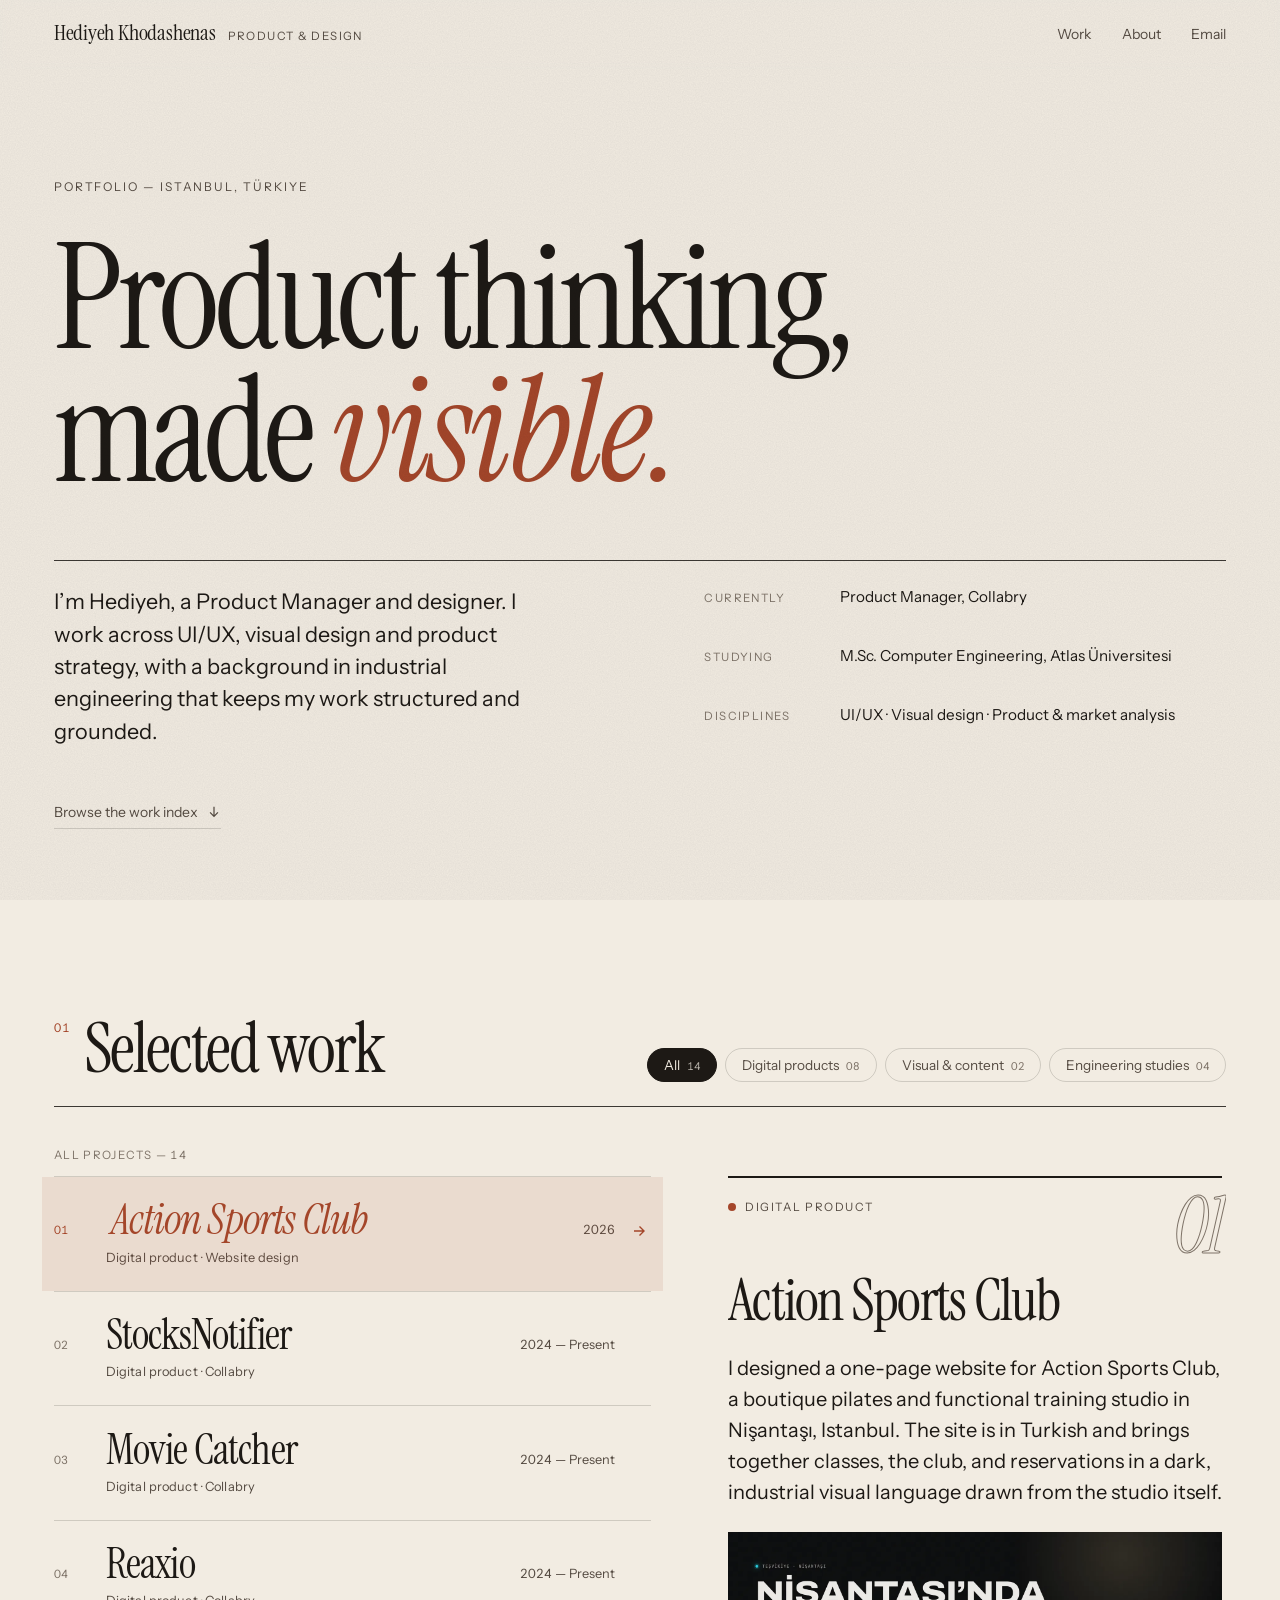
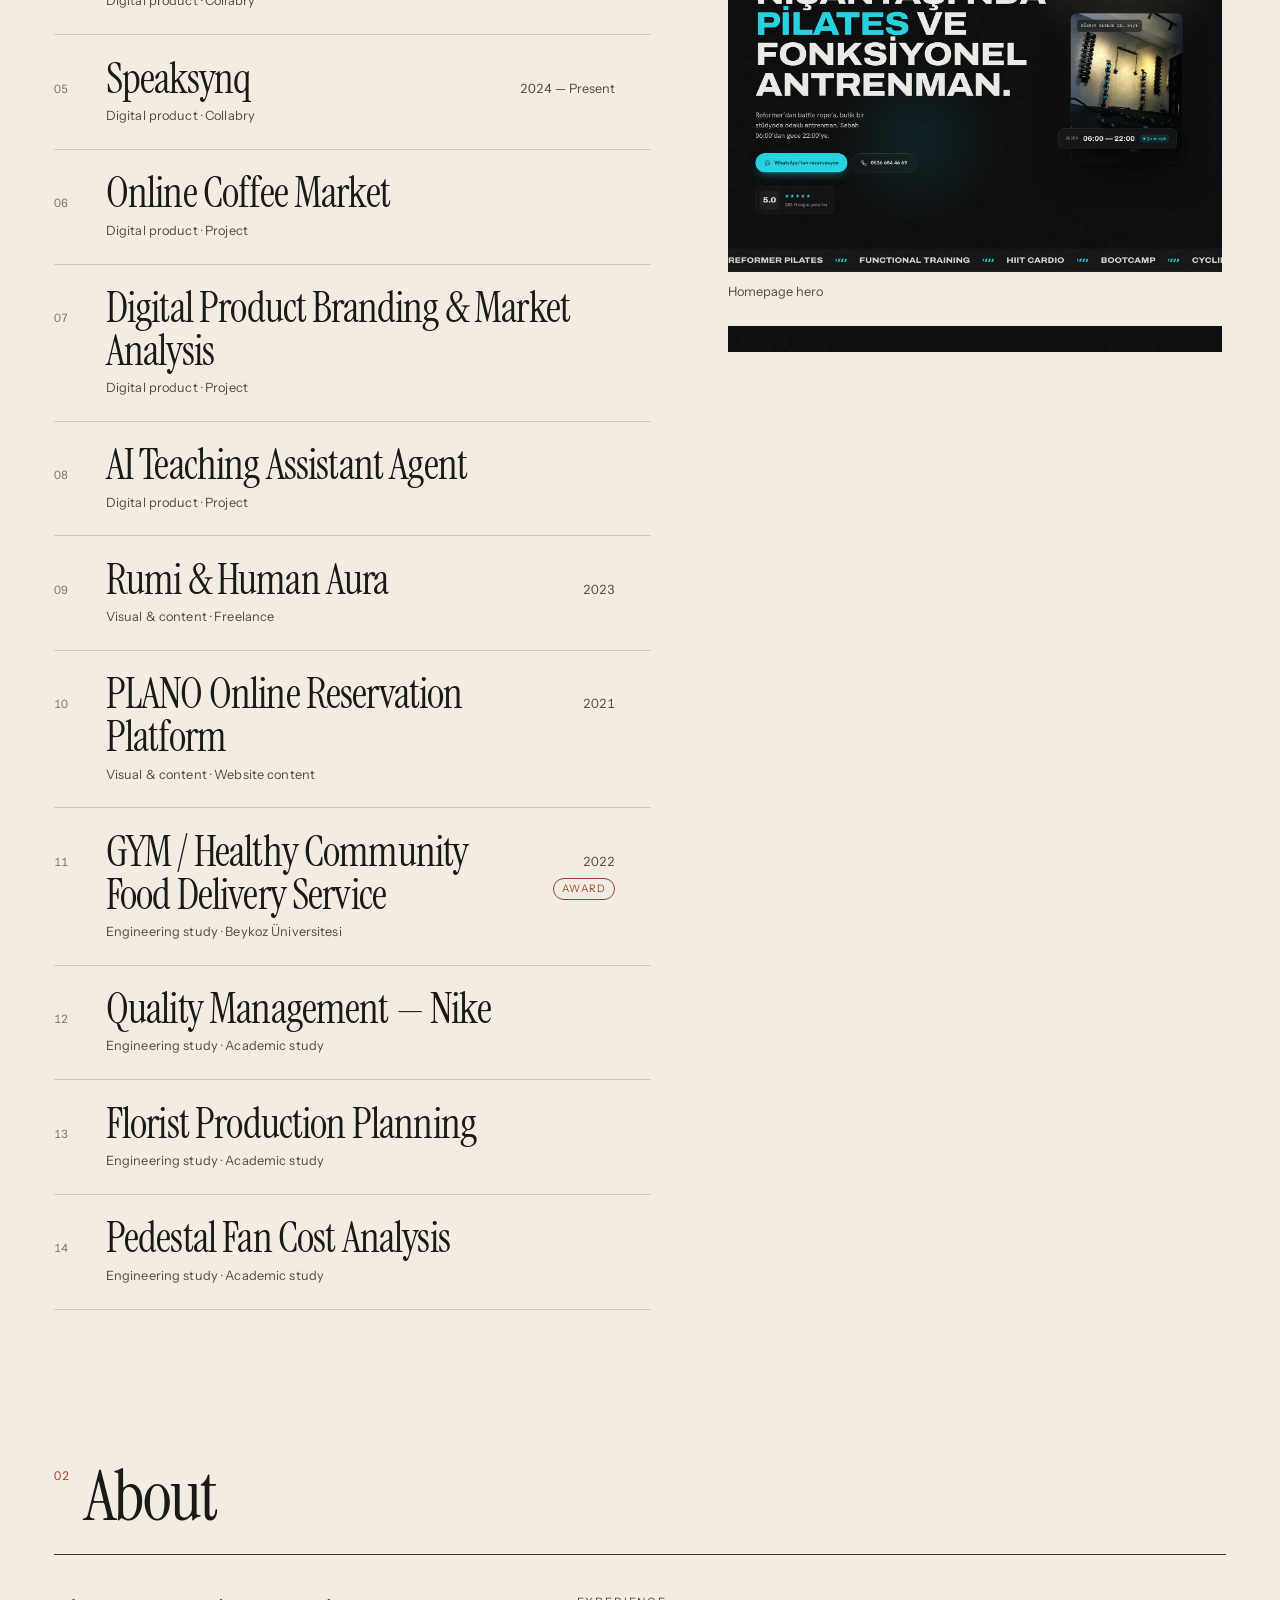
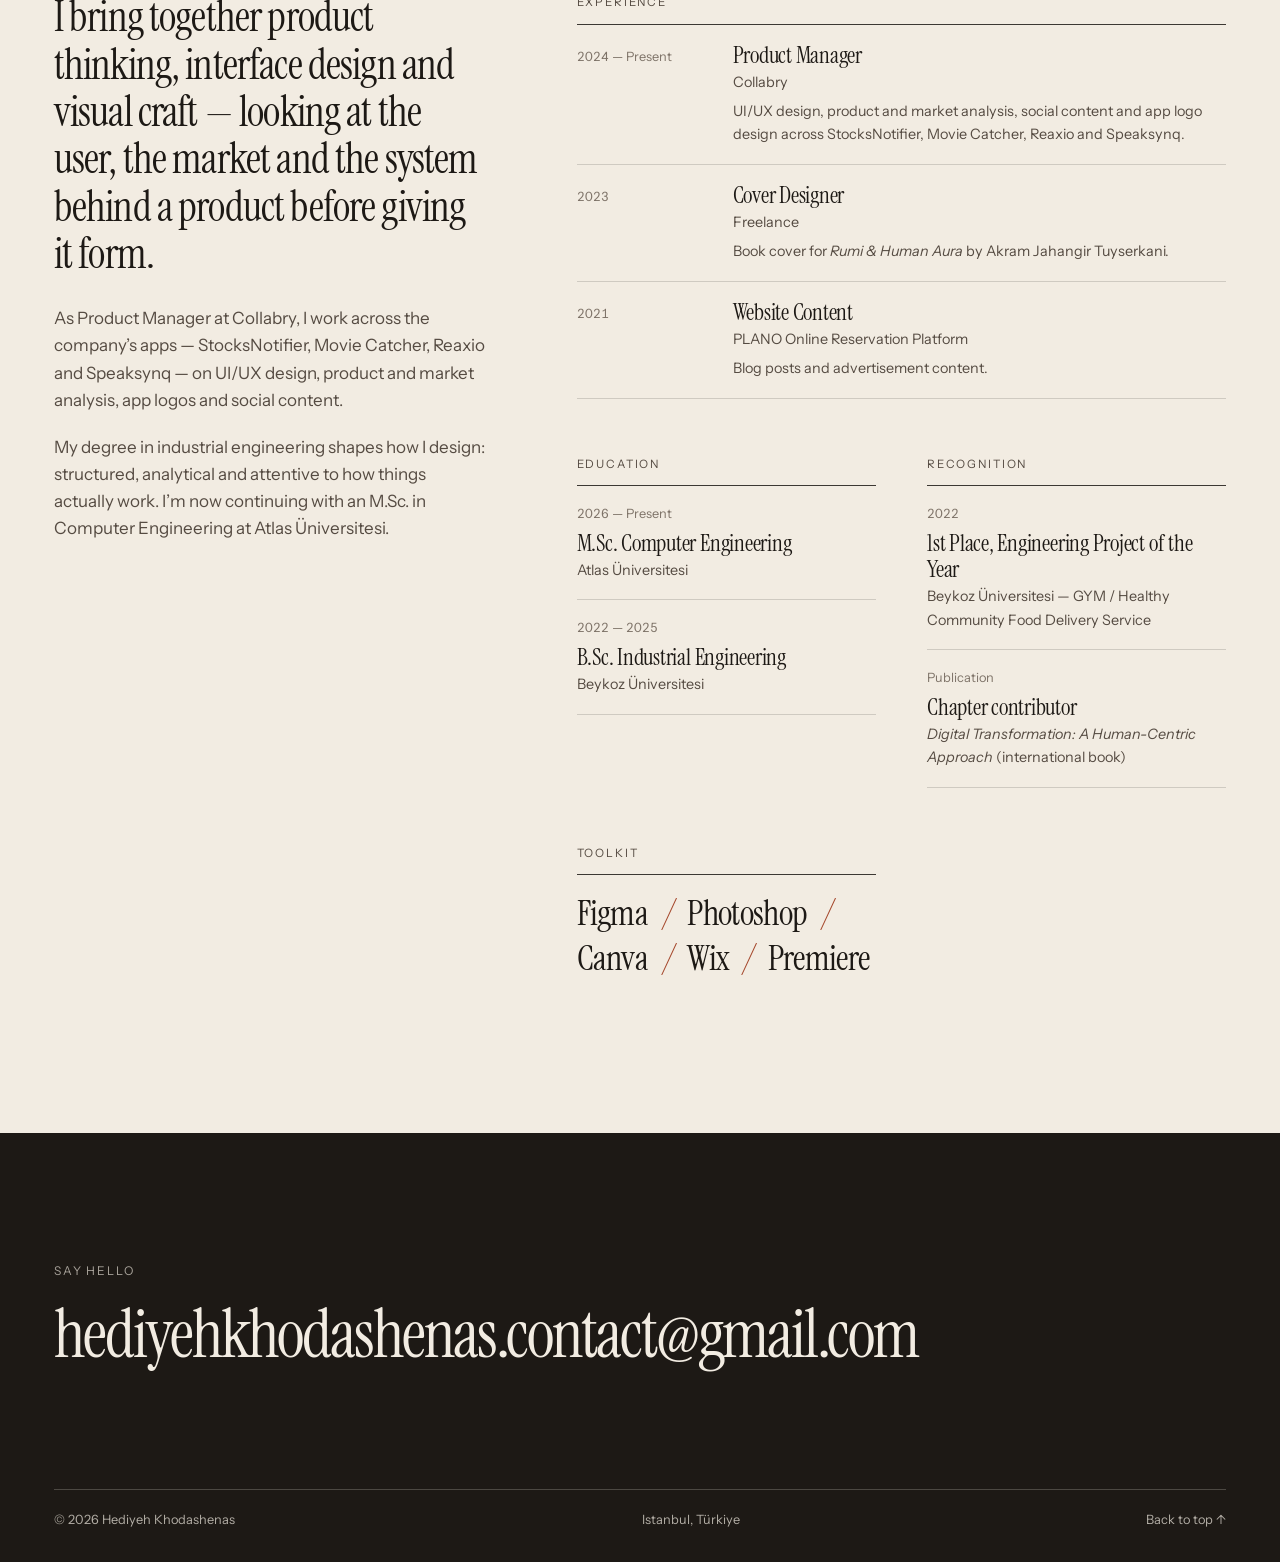
==== index.html @ 12f0b9fd "Publish Hediyeh Khodashenas portfolio site Co-authored-by: Hediyehkhodashenas <Hediyehkhodashenas@us" ====
<!doctype html>
<html lang="en">
<head>
  <meta charset="utf-8">
  <meta name="viewport" content="width=device-width, initial-scale=1">
  <title>Hediyeh Khodashenas — Product &amp; Design</title>
  <meta name="description" content="Portfolio of Hediyeh Khodashenas, Product Manager and designer in Istanbul. UI/UX, visual design and product thinking, grounded in industrial engineering.">
  <meta name="color-scheme" content="light dark">
  <meta name="theme-color" content="#F2ECE2" media="(prefers-color-scheme: light)">
  <meta name="theme-color" content="#15120F" media="(prefers-color-scheme: dark)">
  <meta property="og:type" content="website">
  <meta property="og:title" content="Hediyeh Khodashenas — Product &amp; Design">
  <meta property="og:description" content="Product Manager and designer in Istanbul. UI/UX, visual design and product thinking.">
  <link rel="icon" href="assets/favicon.svg" type="image/svg+xml">
  <link rel="preconnect" href="https://fonts.googleapis.com">
  <link rel="preconnect" href="https://fonts.gstatic.com" crossorigin>
  <link rel="stylesheet" href="https://fonts.googleapis.com/css2?family=Instrument+Sans:ital,wght@0,400..700;1,400..700&amp;family=Instrument+Serif:ital@0;1&amp;display=swap">
  <link rel="stylesheet" href="assets/css/style.css">
  <script>document.documentElement.classList.add('js');</script>
</head>
<body>
  <a class="skip-link" href="#work">Skip to work</a>

  <header class="masthead" id="masthead">
    <div class="masthead-inner">
      <a class="wordmark" href="#top" aria-label="Hediyeh Khodashenas, back to top">
        <span class="wordmark-name">Hediyeh Khodashenas</span>
        <span class="wordmark-role">Product &amp; Design</span>
      </a>
      <nav class="nav" aria-label="Primary">
        <a href="#work" data-nav="work">Work</a>
        <a href="#about" data-nav="about">About</a>
        <a href="mailto:hediyehkhodashenas.contact@gmail.com" class="nav-mail">Email</a>
      </nav>
    </div>
  </header>

  <main id="top">
    <!-- HERO -->
    <section class="hero" aria-labelledby="hero-title">
      <p class="eyebrow" data-reveal>Portfolio <span aria-hidden="true">—</span> Istanbul, Türkiye</p>
      <h1 class="hero-title" id="hero-title" data-reveal>
        Product thinking,<br> made <em>visible.</em>
      </h1>
      <div class="hero-foot">
        <p class="hero-lede" data-reveal>
          I’m Hediyeh, a Product Manager and designer. I work across UI/UX, visual design
          and product strategy, with a background in industrial engineering that keeps
          my work structured and grounded.
        </p>
        <dl class="hero-meta" data-reveal>
          <div><dt>Currently</dt><dd>Product Manager, Collabry</dd></div>
          <div><dt>Studying</dt><dd>M.Sc. Computer Engineering, Atlas Üniversitesi</dd></div>
          <div><dt>Disciplines</dt><dd>UI/UX · Visual design · Product &amp; market analysis</dd></div>
        </dl>
      </div>
      <a class="hero-cue" href="#work" data-reveal>
        <span>Browse the work index</span>
        <svg viewBox="0 0 16 16" width="14" height="14" aria-hidden="true"><path d="M8 2v11M3.5 8.5 8 13l4.5-4.5" fill="none" stroke="currentColor" stroke-width="1.4"/></svg>
      </a>
    </section>

    <!-- WORK -->
    <section class="work" id="work" aria-labelledby="work-title">
      <div class="section-head" data-reveal>
        <h2 class="section-title" id="work-title"><span class="section-no">01</span>Selected work</h2>
        <div class="filters" role="group" aria-label="Filter projects by category">
          <button type="button" class="filter" data-filter="all" aria-pressed="true">All<span class="filter-count" data-count="all"></span></button>
          <button type="button" class="filter" data-filter="digital" aria-pressed="false">Digital products<span class="filter-count" data-count="digital"></span></button>
          <button type="button" class="filter" data-filter="visual" aria-pressed="false">Visual &amp; content<span class="filter-count" data-count="visual"></span></button>
          <button type="button" class="filter" data-filter="engineering" aria-pressed="false">Engineering studies<span class="filter-count" data-count="engineering"></span></button>
        </div>
      </div>

      <div class="work-grid">
        <div class="work-index">
          <p class="index-caption" aria-live="polite" id="index-caption"></p>
          <ol class="project-list" id="project-list" aria-label="Projects"></ol>
        </div>
        <div class="detail-home" id="detail-home">
          <aside class="detail" id="detail" aria-live="polite" aria-label="Project details" tabindex="-1"></aside>
        </div>
      </div>

      <noscript>
        <p class="noscript">This index is interactive. Enable JavaScript to browse project details — or read the summary in the About section below.</p>
      </noscript>
    </section>

    <!-- ABOUT -->
    <section class="about" id="about" aria-labelledby="about-title">
      <div class="section-head" data-reveal>
        <h2 class="section-title" id="about-title"><span class="section-no">02</span>About</h2>
      </div>

      <div class="about-grid">
        <div class="about-intro" data-reveal>
          <p class="about-lead">
            I bring together product thinking, interface design and visual craft —
            looking at the user, the market and the system behind a product before giving it form.
          </p>
          <p>
            As Product Manager at Collabry, I work across the company’s apps — StocksNotifier,
            Movie Catcher, Reaxio and Speaksynq — on UI/UX design, product and market analysis,
            app logos and social content.
          </p>
          <p>
            My degree in industrial engineering shapes how I design: structured, analytical and
            attentive to how things actually work. I’m now continuing with an M.Sc. in Computer
            Engineering at Atlas Üniversitesi.
          </p>
        </div>

        <div class="about-cols">
          <section class="about-block" data-reveal aria-labelledby="exp-title">
            <h3 id="exp-title">Experience</h3>
            <ul class="ledger">
              <li>
                <span class="ledger-when">2024 — Present</span>
                <span class="ledger-what"><strong>Product Manager</strong><span>Collabry</span></span>
                <p class="ledger-note">UI/UX design, product and market analysis, social content and app logo design across StocksNotifier, Movie Catcher, Reaxio and Speaksynq.</p>
              </li>
              <li>
                <span class="ledger-when">2023</span>
                <span class="ledger-what"><strong>Cover Designer</strong><span>Freelance</span></span>
                <p class="ledger-note">Book cover for <em>Rumi &amp; Human Aura</em> by Akram Jahangir Tuyserkani.</p>
              </li>
              <li>
                <span class="ledger-when">2021</span>
                <span class="ledger-what"><strong>Website Content</strong><span>PLANO Online Reservation Platform</span></span>
                <p class="ledger-note">Blog posts and advertisement content.</p>
              </li>
            </ul>
          </section>

          <section class="about-block" data-reveal aria-labelledby="edu-title">
            <h3 id="edu-title">Education</h3>
            <ul class="ledger">
              <li>
                <span class="ledger-when">2026 — Present</span>
                <span class="ledger-what"><strong>M.Sc. Computer Engineering</strong><span>Atlas Üniversitesi</span></span>
              </li>
              <li>
                <span class="ledger-when">2022 — 2025</span>
                <span class="ledger-what"><strong>B.Sc. Industrial Engineering</strong><span>Beykoz Üniversitesi</span></span>
              </li>
            </ul>
          </section>

          <section class="about-block" data-reveal aria-labelledby="rec-title">
            <h3 id="rec-title">Recognition</h3>
            <ul class="ledger">
              <li>
                <span class="ledger-when">2022</span>
                <span class="ledger-what"><strong>1st Place, Engineering Project of the Year</strong><span>Beykoz Üniversitesi — GYM / Healthy Community Food Delivery Service</span></span>
              </li>
              <li>
                <span class="ledger-when">Publication</span>
                <span class="ledger-what"><strong>Chapter contributor</strong><span><em>Digital Transformation: A Human-Centric Approach</em> (international book)</span></span>
              </li>
            </ul>
          </section>

          <section class="about-block" data-reveal aria-labelledby="tool-title">
            <h3 id="tool-title">Toolkit</h3>
            <ul class="toolkit">
              <li>Figma</li><li>Photoshop</li><li>Canva</li><li>Wix</li><li>Premiere</li>
            </ul>
          </section>
        </div>
      </div>
    </section>
  </main>

  <footer class="footer" id="contact">
    <div class="footer-inner">
      <p class="footer-kicker" data-reveal>Say hello</p>
      <a class="footer-mail" href="mailto:hediyehkhodashenas.contact@gmail.com" data-reveal>
        hediyehkhodashenas<wbr>.contact<wbr>@gmail.com
      </a>
      <div class="footer-base">
        <span>© <span id="year">2026</span> Hediyeh Khodashenas</span>
        <span>Istanbul, Türkiye</span>
        <a href="#top">Back to top ↑</a>
      </div>
    </div>
  </footer>

  <script src="assets/js/projects.js"></script>
  <script src="assets/js/main.js"></script>
</body>
</html>
---- assets/css/style.css ----
/* =========================================================
   Hediyeh Khodashenas — Portfolio
   Warm paper & ink, editorial serif + refined sans
   ========================================================= */

:root {
  --paper: #F2ECE2;
  --paper-2: #EAE2D5;
  --paper-3: #E1D7C7;
  --ink: #1D1915;
  --ink-2: #554B42;
  --ink-3: #7E7368;
  --rule: rgba(29, 25, 21, 0.16);
  --rule-strong: rgba(29, 25, 21, 0.85);
  --accent: #A4462A;          /* oxidised terracotta */
  --accent-soft: rgba(164, 70, 42, 0.10);
  --olive: #6B6A3A;
  --selection: rgba(164, 70, 42, 0.22);
  --grain-opacity: 0.06;

  --serif: "Instrument Serif", "Iowan Old Style", "Palatino Linotype", Georgia, serif;
  --sans: "Instrument Sans", ui-sans-serif, system-ui, -apple-system, "Segoe UI", Roboto, sans-serif;

  --gutter: clamp(1.25rem, 4.2vw, 4rem);
  --max: 1480px;
  --mast: 4.25rem;
  --ease: cubic-bezier(0.2, 0.7, 0.1, 1);
  --ease-out: cubic-bezier(0.16, 1, 0.3, 1);
}

@media (prefers-color-scheme: dark) {
  :root {
    --paper: #15120F;
    --paper-2: #1C1814;
    --paper-3: #26211B;
    --ink: #EEE6D9;
    --ink-2: #BDB2A3;
    --ink-3: #91877A;
    --rule: rgba(238, 230, 217, 0.14);
    --rule-strong: rgba(238, 230, 217, 0.8);
    --accent: #E08A62;
    --accent-soft: rgba(224, 138, 98, 0.12);
    --olive: #B3B07A;
    --selection: rgba(224, 138, 98, 0.3);
    --grain-opacity: 0.045;
  }
}

/* ---------- Base ---------- */
*, *::before, *::after { box-sizing: border-box; }
html {
  -webkit-text-size-adjust: 100%;
  text-size-adjust: 100%;
  scroll-behavior: smooth;
  scroll-padding-top: calc(var(--mast) + 1rem);
}
body {
  margin: 0;
  background: var(--paper);
  color: var(--ink);
  font-family: var(--sans);
  font-size: clamp(1rem, 0.96rem + 0.18vw, 1.0625rem);
  line-height: 1.6;
  font-feature-settings: "ss01", "kern";
  -webkit-font-smoothing: antialiased;
  -moz-osx-font-smoothing: grayscale;
  overflow-x: hidden;
  text-rendering: optimizeLegibility;
}
/* paper grain */
body::before {
  content: "";
  position: fixed;
  inset: 0;
  pointer-events: none;
  z-index: 100;
  opacity: var(--grain-opacity);
  background-image: url("data:image/svg+xml,%3Csvg xmlns='http://www.w3.org/2000/svg' width='160' height='160'%3E%3Cfilter id='n'%3E%3CfeTurbulence type='fractalNoise' baseFrequency='.85' numOctaves='3' stitchTiles='stitch'/%3E%3CfeColorMatrix values='0 0 0 0 0 0 0 0 0 0 0 0 0 0 0 0 0 0 1 0'/%3E%3C/filter%3E%3Crect width='100%25' height='100%25' filter='url(%23n)'/%3E%3C/svg%3E");
  mix-blend-mode: multiply;
}
@media (prefers-color-scheme: dark) { body::before { mix-blend-mode: screen; } }

::selection { background: var(--selection); color: inherit; }
img { max-width: 100%; height: auto; display: block; }
a { color: inherit; text-decoration-thickness: 1px; text-underline-offset: 0.2em; }
button { font: inherit; color: inherit; }
h1, h2, h3 { margin: 0; font-weight: 400; }
p { margin: 0; }
em { font-style: italic; }

:focus-visible {
  outline: 2px solid var(--accent);
  outline-offset: 3px;
  border-radius: 2px;
}

.skip-link {
  position: absolute;
  left: var(--gutter);
  top: -100px;
  z-index: 200;
  background: var(--ink);
  color: var(--paper);
  padding: 0.6rem 1rem;
  font-size: 0.875rem;
  text-decoration: none;
}
.skip-link:focus { top: 0.75rem; }

/* ---------- Masthead ---------- */
.masthead {
  position: sticky;
  top: 0;
  z-index: 50;
  background: color-mix(in srgb, var(--paper) 86%, transparent);
  -webkit-backdrop-filter: saturate(1.2) blur(10px);
  backdrop-filter: saturate(1.2) blur(10px);
  border-bottom: 1px solid transparent;
  transition: border-color 0.4s var(--ease);
}
@supports not (background: color-mix(in srgb, red, blue)) {
  .masthead { background: var(--paper); }
}
.masthead.is-scrolled { border-bottom-color: var(--rule); }
.masthead-inner {
  max-width: var(--max);
  margin: 0 auto;
  padding: 0 var(--gutter);
  height: var(--mast);
  display: flex;
  align-items: center;
  justify-content: space-between;
  gap: 1rem;
}
.wordmark {
  display: flex;
  align-items: baseline;
  gap: 0.75rem;
  text-decoration: none;
  min-width: 0;
}
.wordmark-name {
  font-family: var(--serif);
  font-size: 1.35rem;
  letter-spacing: -0.01em;
  line-height: 1;
  white-space: nowrap;
}
.wordmark-role {
  font-size: 0.72rem;
  letter-spacing: 0.12em;
  text-transform: uppercase;
  color: var(--ink-2);
  white-space: nowrap;
}
.nav { display: flex; gap: clamp(0.9rem, 2.4vw, 2.25rem); }
.nav a {
  position: relative;
  font-size: 0.875rem;
  text-decoration: none;
  padding: 0.35rem 0;
  color: var(--ink-2);
  transition: color 0.25s var(--ease);
}
.nav a::after {
  content: "";
  position: absolute;
  left: 0; right: 0; bottom: 0;
  height: 1px;
  background: currentColor;
  transform: scaleX(0);
  transform-origin: left;
  transition: transform 0.4s var(--ease-out);
}
.nav a:hover, .nav a[aria-current="true"] { color: var(--ink); }
.nav a:hover::after, .nav a[aria-current="true"]::after { transform: scaleX(1); }
.nav a[aria-current="true"]::after { background: var(--accent); }

/* ---------- Layout shells ---------- */
.hero, .work, .about, .footer-inner {
  max-width: var(--max);
  margin: 0 auto;
  padding-left: var(--gutter);
  padding-right: var(--gutter);
}

/* ---------- Hero ---------- */
.hero {
  padding-top: clamp(4rem, 12vh, 9rem);
  padding-bottom: clamp(4rem, 10vh, 7rem);
  min-height: calc(92vh - var(--mast));
  min-height: calc(92svh - var(--mast));
  display: flex;
  flex-direction: column;
  justify-content: flex-end;
}
.eyebrow {
  font-size: 0.75rem;
  letter-spacing: 0.16em;
  text-transform: uppercase;
  color: var(--ink-2);
  margin-bottom: clamp(1.5rem, 4vh, 2.75rem);
}
.hero-title {
  font-family: var(--serif);
  font-size: clamp(3.4rem, 11.5vw, 11.5rem);
  line-height: 0.9;
  letter-spacing: -0.035em;
  max-width: 13ch;
  overflow-wrap: break-word;
}
.hero-title em {
  color: var(--accent);
  letter-spacing: -0.02em;
  padding-right: 0.05em;
}
.hero-foot {
  margin-top: clamp(2.5rem, 7vh, 5rem);
  padding-top: 1.5rem;
  border-top: 1px solid var(--rule-strong);
  display: grid;
  grid-template-columns: minmax(0, 1fr);
  gap: 2rem;
}
.hero-lede {
  font-size: clamp(1.05rem, 0.95rem + 0.5vw, 1.35rem);
  line-height: 1.5;
  max-width: 36ch;
  color: var(--ink);
}
.hero-meta { margin: 0; display: grid; gap: 0.9rem; }
.hero-meta div {
  display: grid;
  grid-template-columns: 7.5rem minmax(0, 1fr);
  gap: 1rem;
  align-items: baseline;
}
.hero-meta dt {
  font-size: 0.72rem;
  letter-spacing: 0.12em;
  text-transform: uppercase;
  color: var(--ink-3);
}
.hero-meta dd { margin: 0; font-size: 0.95rem; color: var(--ink); }
.hero-cue {
  align-self: flex-start;
  margin-top: clamp(2.5rem, 6vh, 4rem);
  display: inline-flex;
  align-items: center;
  gap: 0.6rem;
  font-size: 0.875rem;
  text-decoration: none;
  color: var(--ink-2);
  border-bottom: 1px solid var(--rule);
  padding-bottom: 0.3rem;
  transition: color 0.25s var(--ease), border-color 0.25s var(--ease);
}
.hero-cue svg { transition: transform 0.4s var(--ease-out); }
.hero-cue:hover { color: var(--accent); border-color: var(--accent); }
.hero-cue:hover svg { transform: translateY(3px); }

@media (min-width: 900px) {
  .hero-foot {
    grid-template-columns: minmax(0, 1.1fr) minmax(0, 1fr);
    gap: clamp(2rem, 6vw, 7rem);
  }
}

/* ---------- Section heads ---------- */
.section-head {
  display: flex;
  flex-wrap: wrap;
  align-items: flex-end;
  justify-content: space-between;
  gap: 1.5rem 2rem;
  padding-bottom: 1.5rem;
  border-bottom: 1px solid var(--rule-strong);
  margin-bottom: clamp(1.5rem, 3vw, 2.5rem);
}
.section-title {
  font-family: var(--serif);
  font-size: clamp(2.4rem, 5.5vw, 4.75rem);
  line-height: 0.95;
  letter-spacing: -0.03em;
  display: flex;
  align-items: flex-start;
  gap: 0.9rem;
}
.section-no {
  font-family: var(--sans);
  font-size: 0.75rem;
  letter-spacing: 0.08em;
  color: var(--accent);
  font-variant-numeric: tabular-nums;
  padding-top: 0.55em;
}

/* ---------- Filters ---------- */
.filters { display: flex; flex-wrap: wrap; gap: 0.5rem; }
.filter {
  appearance: none;
  -webkit-appearance: none;
  border: 1px solid var(--rule);
  background: transparent;
  border-radius: 999px;
  padding: 0.5rem 0.95rem 0.5rem 1rem;
  font-size: 0.85rem;
  line-height: 1.2;
  cursor: pointer;
  color: var(--ink-2);
  display: inline-flex;
  align-items: baseline;
  gap: 0.45rem;
  transition: background-color 0.3s var(--ease), color 0.3s var(--ease), border-color 0.3s var(--ease);
}
.filter-count {
  font-size: 0.68rem;
  font-variant-numeric: tabular-nums;
  color: var(--ink-3);
  transition: color 0.3s var(--ease);
}
.filter:hover { border-color: var(--rule-strong); color: var(--ink); }
.filter[aria-pressed="true"] {
  background: var(--ink);
  border-color: var(--ink);
  color: var(--paper);
}
.filter[aria-pressed="true"] .filter-count { color: color-mix(in srgb, var(--paper) 70%, transparent); }

/* ---------- Work ---------- */
.work { padding-top: clamp(3rem, 8vw, 6rem); padding-bottom: clamp(5rem, 12vw, 10rem); }
.work-grid {
  display: grid;
  grid-template-columns: minmax(0, 1fr);
  gap: 2rem;
}
.index-caption {
  font-size: 0.72rem;
  letter-spacing: 0.12em;
  text-transform: uppercase;
  color: var(--ink-3);
  margin-bottom: 0.75rem;
  font-variant-numeric: tabular-nums;
}
.project-list { list-style: none; margin: 0; padding: 0; border-bottom: 1px solid var(--rule); }
.item { border-top: 1px solid var(--rule); }
.item[hidden] { display: none; }
.item.is-entering { animation: rowIn 0.6s var(--ease-out) both; animation-delay: calc(var(--i, 0) * 45ms); }
@keyframes rowIn {
  from { opacity: 0; transform: translateY(10px); }
  to { opacity: 1; transform: none; }
}

.row {
  appearance: none;
  -webkit-appearance: none;
  width: 100%;
  display: grid;
  grid-template-columns: 2.25rem minmax(0, 1fr) auto 1.25rem;
  align-items: baseline;
  gap: 0.75rem 1rem;
  padding: clamp(1rem, 1.8vw, 1.4rem) 0;
  border: 0;
  background: none;
  text-align: left;
  cursor: pointer;
  position: relative;
}
.row::before {   /* accent wash on selection */
  content: "";
  position: absolute;
  inset: 0 -0.75rem;
  background: var(--accent-soft);
  opacity: 0;
  transition: opacity 0.35s var(--ease);
  pointer-events: none;
}
.row-no {
  font-size: 0.72rem;
  font-variant-numeric: tabular-nums;
  color: var(--ink-3);
  transition: color 0.3s var(--ease);
}
.row-main { display: flex; flex-direction: column; gap: 0.35rem; min-width: 0; }
.row-title {
  font-family: var(--serif);
  font-size: clamp(1.6rem, 1.1rem + 1.9vw, 2.75rem);
  line-height: 1.02;
  letter-spacing: -0.02em;
  overflow-wrap: break-word;
  transition: color 0.3s var(--ease), transform 0.5s var(--ease-out);
}
.row-cat {
  font-size: 0.8rem;
  color: var(--ink-2);
  letter-spacing: 0.01em;
}
.row-year {
  font-size: 0.8rem;
  color: var(--ink-2);
  font-variant-numeric: tabular-nums;
  white-space: nowrap;
  display: flex;
  flex-direction: column;
  align-items: flex-end;
  gap: 0.35rem;
}
.row-award {
  font-size: 0.64rem;
  letter-spacing: 0.12em;
  text-transform: uppercase;
  color: var(--accent);
  border: 1px solid currentColor;
  border-radius: 999px;
  padding: 0.12rem 0.5rem;
}
.row-arrow {
  align-self: center;
  color: var(--accent);
  opacity: 0;
  transform: translateX(-6px);
  transition: opacity 0.3s var(--ease), transform 0.45s var(--ease-out);
}
.row:hover .row-title { transform: translateX(0.35rem); }
.row:hover .row-arrow { opacity: 0.6; transform: none; }
.row[aria-pressed="true"]::before { opacity: 1; }
.row[aria-pressed="true"] .row-title { font-style: italic; color: var(--accent); transform: translateX(0.35rem); }
.row[aria-pressed="true"] .row-no { color: var(--accent); }
.row[aria-pressed="true"] .row-arrow { opacity: 1; transform: none; }
.row:focus-visible { outline-offset: -2px; }

/* ---------- Detail panel ---------- */
.detail { outline: none; }
.detail-inner {
  border-top: 2px solid var(--ink);
  padding-top: 1.25rem;
  display: flex;
  flex-direction: column;
  gap: 1.5rem;
}
.detail.is-entering .detail-inner > * { animation: detailIn 0.6s var(--ease-out) both; }
.detail.is-entering .detail-inner > *:nth-child(2) { animation-delay: 40ms; }
.detail.is-entering .detail-inner > *:nth-child(3) { animation-delay: 80ms; }
.detail.is-entering .detail-inner > *:nth-child(4) { animation-delay: 120ms; }
.detail.is-entering .detail-inner > *:nth-child(n+5) { animation-delay: 160ms; }
@keyframes detailIn {
  from { opacity: 0; transform: translateY(8px); }
  to { opacity: 1; transform: none; }
}
.detail-top {
  display: flex;
  justify-content: space-between;
  align-items: flex-start;
  gap: 1rem;
}
.detail-kicker {
  display: inline-flex;
  align-items: center;
  gap: 0.55rem;
  font-size: 0.72rem;
  letter-spacing: 0.14em;
  text-transform: uppercase;
  color: var(--ink-2);
}
.dot { width: 0.5rem; height: 0.5rem; border-radius: 50%; background: var(--accent); flex: none; }
.dot[data-cat="visual"] { background: var(--olive); }
.dot[data-cat="engineering"] { background: var(--ink); }
.detail-no {
  font-family: var(--serif);
  font-style: italic;
  font-size: clamp(3.5rem, 6vw, 6rem);
  line-height: 0.75;
  letter-spacing: -0.04em;
  color: transparent;
  -webkit-text-stroke: 1px var(--ink-3);
  user-select: none;
}
.detail-title {
  font-family: var(--serif);
  font-size: clamp(2.2rem, 1.4rem + 2.8vw, 4rem);
  line-height: 0.98;
  letter-spacing: -0.03em;
  overflow-wrap: break-word;
  margin-top: -0.5rem;
}
.detail-award {
  align-self: flex-start;
  display: inline-flex;
  align-items: center;
  gap: 0.5rem;
  font-size: 0.85rem;
  color: var(--accent);
  background: var(--accent-soft);
  padding: 0.45rem 0.8rem;
  border-radius: 2px;
}
.detail-award svg { flex: none; }
.detail-summary {
  font-size: clamp(1.05rem, 0.98rem + 0.35vw, 1.25rem);
  line-height: 1.55;
  max-width: 42ch;
}
.detail-media { display: grid; gap: 1.25rem 1rem; }
.media { margin: 0; background: var(--paper-2); }
.media img { width: 100%; height: auto; }
.media figcaption { font-size: 0.8rem; color: var(--ink-2); padding: 0.6rem 0 0; background: var(--paper); }
.media-phone { max-width: 22rem; }
@media (min-width: 900px) {
  .detail-media { gap: 1.5rem 1rem; }
}
.detail-facts {
  margin: 0;
  display: grid;
  grid-template-columns: repeat(auto-fit, minmax(9rem, 1fr));
  border-top: 1px solid var(--rule);
}
.detail-facts div { padding: 0.9rem 1rem 0.9rem 0; border-bottom: 1px solid var(--rule); }
.detail-facts dt, .label {
  font-size: 0.68rem;
  letter-spacing: 0.14em;
  text-transform: uppercase;
  color: var(--ink-3);
  margin-bottom: 0.3rem;
}
.detail-facts dd { margin: 0; font-size: 0.95rem; }
.tags { list-style: none; margin: 0.5rem 0 0; padding: 0; display: flex; flex-wrap: wrap; gap: 0.4rem; }
.tags li {
  font-size: 0.8rem;
  padding: 0.3rem 0.7rem;
  border: 1px solid var(--rule);
  border-radius: 999px;
  color: var(--ink-2);
}
.detail-note {
  font-family: var(--serif);
  font-style: italic;
  font-size: 1.1rem;
  color: var(--ink-2);
  padding-left: 1rem;
  border-left: 2px solid var(--accent);
}
.detail-links { display: flex; flex-wrap: wrap; gap: 1.25rem; }
.detail-links a { color: var(--accent); font-size: 0.9rem; }
.detail-pager {
  display: flex;
  align-items: center;
  justify-content: space-between;
  gap: 1rem;
  padding-top: 1rem;
  border-top: 1px solid var(--rule);
}
.pager {
  appearance: none;
  -webkit-appearance: none;
  border: 0;
  background: none;
  padding: 0.4rem 0;
  font-size: 0.85rem;
  color: var(--ink-2);
  cursor: pointer;
  display: inline-flex;
  gap: 0.4rem;
  transition: color 0.25s var(--ease);
}
.pager:hover { color: var(--accent); }
.pager-pos { font-size: 0.72rem; color: var(--ink-3); font-variant-numeric: tabular-nums; letter-spacing: 0.08em; }

/* inline detail on narrow screens */
.item > .detail { padding: 0.25rem 0 2rem; }
.item > .detail .detail-inner { border-top-width: 1px; border-top-color: var(--rule); }
.item > .detail .detail-no { display: none; }
.item > .detail .detail-title { display: none; } /* title already shown in the row */
.item > .detail .detail-pager { display: none; }

@media (min-width: 900px) {
  .work-grid {
    grid-template-columns: minmax(0, 1.2fr) minmax(0, 1fr);
    gap: clamp(2.5rem, 6vw, 7rem);
    align-items: start;
  }
  .detail-home {
    position: sticky;
    top: calc(var(--mast) + 1.75rem);
    max-height: calc(100vh - var(--mast) - 3.5rem);
    overflow-y: auto;
    scrollbar-width: thin;
    padding-right: 0.25rem;
    margin-top: 1.9rem; /* align with list, below caption */
  }
}

.noscript { margin-top: 1rem; color: var(--ink-2); }

/* ---------- About ---------- */
.about { padding-bottom: clamp(5rem, 12vw, 10rem); }
.about-grid { display: grid; grid-template-columns: minmax(0, 1fr); gap: clamp(2.5rem, 6vw, 5rem); }
.about-intro { display: flex; flex-direction: column; gap: 1.25rem; max-width: 40rem; }
.about-intro p:not(.about-lead) { color: var(--ink-2); max-width: 58ch; }
.about-lead {
  font-family: var(--serif);
  font-size: clamp(1.7rem, 1.2rem + 1.8vw, 2.75rem);
  line-height: 1.12;
  letter-spacing: -0.02em;
  margin-bottom: 0.5rem;
}
.about-cols { display: grid; grid-template-columns: minmax(0, 1fr); gap: clamp(2.5rem, 5vw, 3.5rem); }
.about-block h3 {
  font-size: 0.72rem;
  letter-spacing: 0.16em;
  text-transform: uppercase;
  color: var(--ink-2);
  padding-bottom: 0.75rem;
  border-bottom: 1px solid var(--rule-strong);
}
.ledger { list-style: none; margin: 0; padding: 0; }
.ledger li {
  display: grid;
  grid-template-columns: 8.5rem minmax(0, 1fr);
  gap: 0.35rem 1.25rem;
  padding: 1.1rem 0;
  border-bottom: 1px solid var(--rule);
}
.ledger-when { font-size: 0.8rem; color: var(--ink-3); font-variant-numeric: tabular-nums; padding-top: 0.3rem; }
.ledger-what { display: flex; flex-direction: column; gap: 0.15rem; min-width: 0; }
.ledger-what strong {
  font-family: var(--serif);
  font-weight: 400;
  font-size: 1.45rem;
  line-height: 1.15;
  letter-spacing: -0.01em;
}
.ledger-what span { font-size: 0.9rem; color: var(--ink-2); }
.ledger-note { grid-column: 2; font-size: 0.9rem; color: var(--ink-2); max-width: 52ch; }
.toolkit { list-style: none; margin: 0; padding: 1.1rem 0 0; display: flex; flex-wrap: wrap; gap: 0.25rem 0; }
.toolkit li {
  font-family: var(--serif);
  font-size: clamp(1.6rem, 1.2rem + 1.2vw, 2.25rem);
  letter-spacing: -0.02em;
  line-height: 1.2;
}
.toolkit li:not(:last-child)::after { content: "/"; color: var(--accent); margin: 0 0.45em; font-style: italic; }

@media (min-width: 640px) {
  .about-cols { grid-template-columns: repeat(2, minmax(0, 1fr)); column-gap: clamp(2rem, 4vw, 3.5rem); }
  .about-cols .about-block:first-child { grid-column: 1 / -1; }
  .about-cols .about-block:not(:first-child) .ledger li { grid-template-columns: minmax(0, 1fr); }
  .about-cols .about-block:not(:first-child) .ledger-when { padding-top: 0; }
}
@media (min-width: 1100px) {
  .about-grid { grid-template-columns: minmax(0, 0.9fr) minmax(0, 1.35fr); gap: clamp(3rem, 7vw, 8rem); }
  .about-intro { position: sticky; top: calc(var(--mast) + 2rem); align-self: start; }
}

/* ---------- Footer ---------- */
.footer { background: var(--ink); color: var(--paper); position: relative; z-index: 1; }
.footer-inner { padding-top: clamp(4rem, 10vw, 8rem); padding-bottom: 2rem; }
.footer-kicker {
  font-size: 0.75rem;
  letter-spacing: 0.16em;
  text-transform: uppercase;
  color: color-mix(in srgb, var(--paper) 65%, transparent);
  margin-bottom: 1.25rem;
}
.footer-mail {
  display: inline-block;
  font-family: var(--serif);
  font-size: clamp(1.75rem, 5.2vw, 5rem);
  line-height: 1.05;
  letter-spacing: -0.03em;
  text-decoration: none;
  overflow-wrap: anywhere;
  background-image: linear-gradient(currentColor, currentColor);
  background-size: 0% 1px;
  background-repeat: no-repeat;
  background-position: 0 100%;
  transition: background-size 0.6s var(--ease-out), color 0.3s var(--ease);
  padding-bottom: 0.1em;
}
.footer-mail:hover { background-size: 100% 1px; font-style: italic; }
.footer-mail:focus-visible { outline-color: var(--paper); }
.footer-base {
  margin-top: clamp(4rem, 10vw, 7rem);
  padding-top: 1.25rem;
  border-top: 1px solid color-mix(in srgb, var(--paper) 22%, transparent);
  display: flex;
  flex-wrap: wrap;
  justify-content: space-between;
  gap: 0.75rem 2rem;
  font-size: 0.8rem;
  color: color-mix(in srgb, var(--paper) 70%, transparent);
}
.footer-base a { text-decoration: none; }
.footer-base a:hover { color: var(--paper); }
.footer-base a:focus-visible { outline-color: var(--paper); }
@media (prefers-color-scheme: dark) {
  .footer { background: var(--paper-3); color: var(--ink); }
  .footer-kicker, .footer-base { color: var(--ink-2); }
  .footer-base { border-top-color: var(--rule); }
  .footer-base a:hover { color: var(--ink); }
  .footer-mail:focus-visible, .footer-base a:focus-visible { outline-color: var(--accent); }
}

/* ---------- Reveal ---------- */
@media (prefers-reduced-motion: no-preference) {
  .js [data-reveal] {
    opacity: 0;
    transform: translateY(16px);
    transition: opacity 0.9s var(--ease-out), transform 0.9s var(--ease-out);
  }
  .js [data-reveal].is-in { opacity: 1; transform: none; }
  .hero [data-reveal]:nth-child(2) { transition-delay: 0.08s; }
  .hero-foot [data-reveal]:nth-child(2) { transition-delay: 0.16s; }
  .hero-cue { transition-delay: 0.24s; }
}

/* ---------- Small screens ---------- */
@media (max-width: 899px) {
  .row { grid-template-columns: 1.75rem minmax(0, 1fr) auto; }
  .row-arrow { display: none; }
  .detail-summary { max-width: none; }
}
@media (max-width: 560px) {
  :root { --mast: 3.75rem; }
  .wordmark-role { display: none; }
  .wordmark-name { font-size: 1.2rem; }
  .nav { gap: 1rem; }
  .nav-mail { display: none; }
  .hero-meta div { grid-template-columns: minmax(0, 1fr); gap: 0.15rem; }
  .row { grid-template-columns: minmax(0, 1fr) auto; }
  .row-no { display: none; }
  .ledger li { grid-template-columns: minmax(0, 1fr); }
  .ledger-note { grid-column: 1; }
  .ledger-when { padding-top: 0; }
  .filter { font-size: 0.8rem; padding: 0.45rem 0.8rem; }
}

/* ---------- Reduced motion ---------- */
@media (prefers-reduced-motion: reduce) {
  html { scroll-behavior: auto; }
  *, *::before, *::after {
    animation-duration: 0.001ms !important;
    animation-delay: 0ms !important;
    transition-duration: 0.001ms !important;
    transition-delay: 0ms !important;
  }
}

/* ---------- Print ---------- */
@media print {
  .masthead, .filters, .hero-cue, .detail-pager, body::before { display: none !important; }
  .footer { background: none; color: #000; }
}
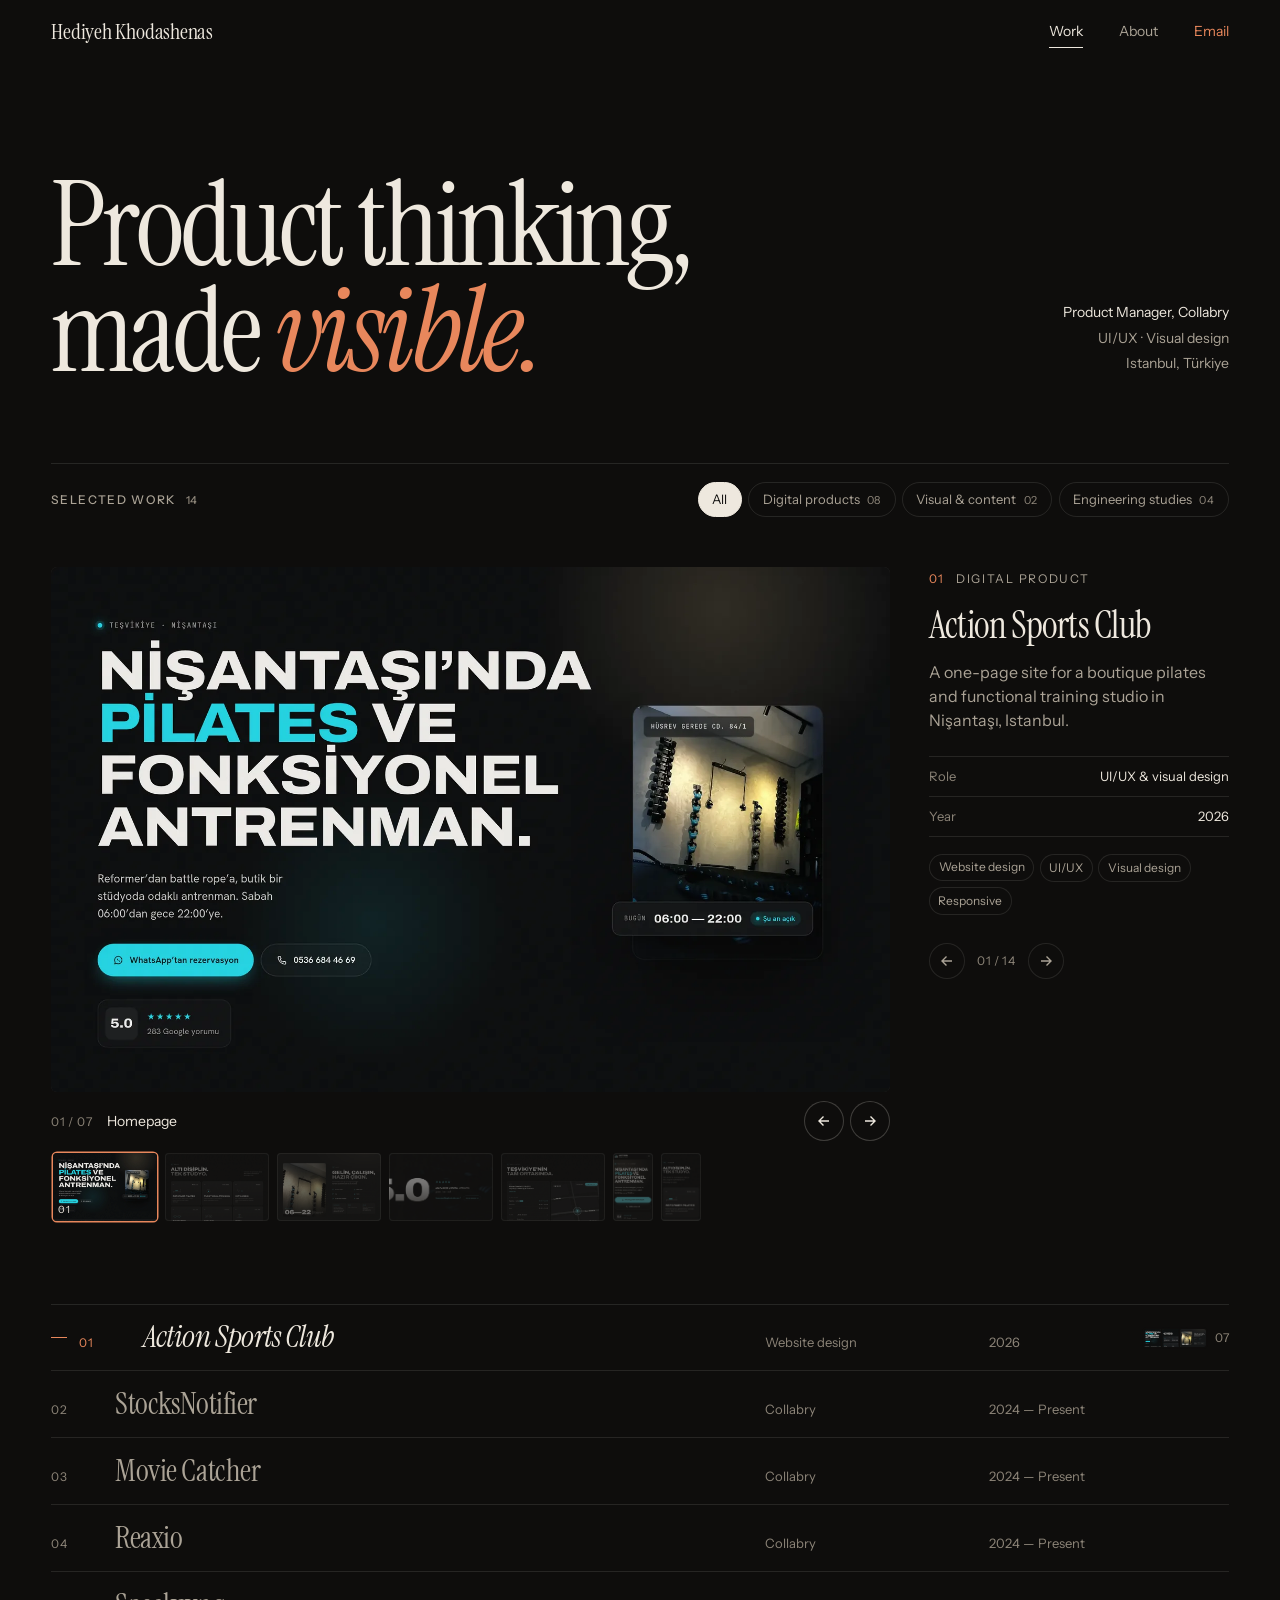
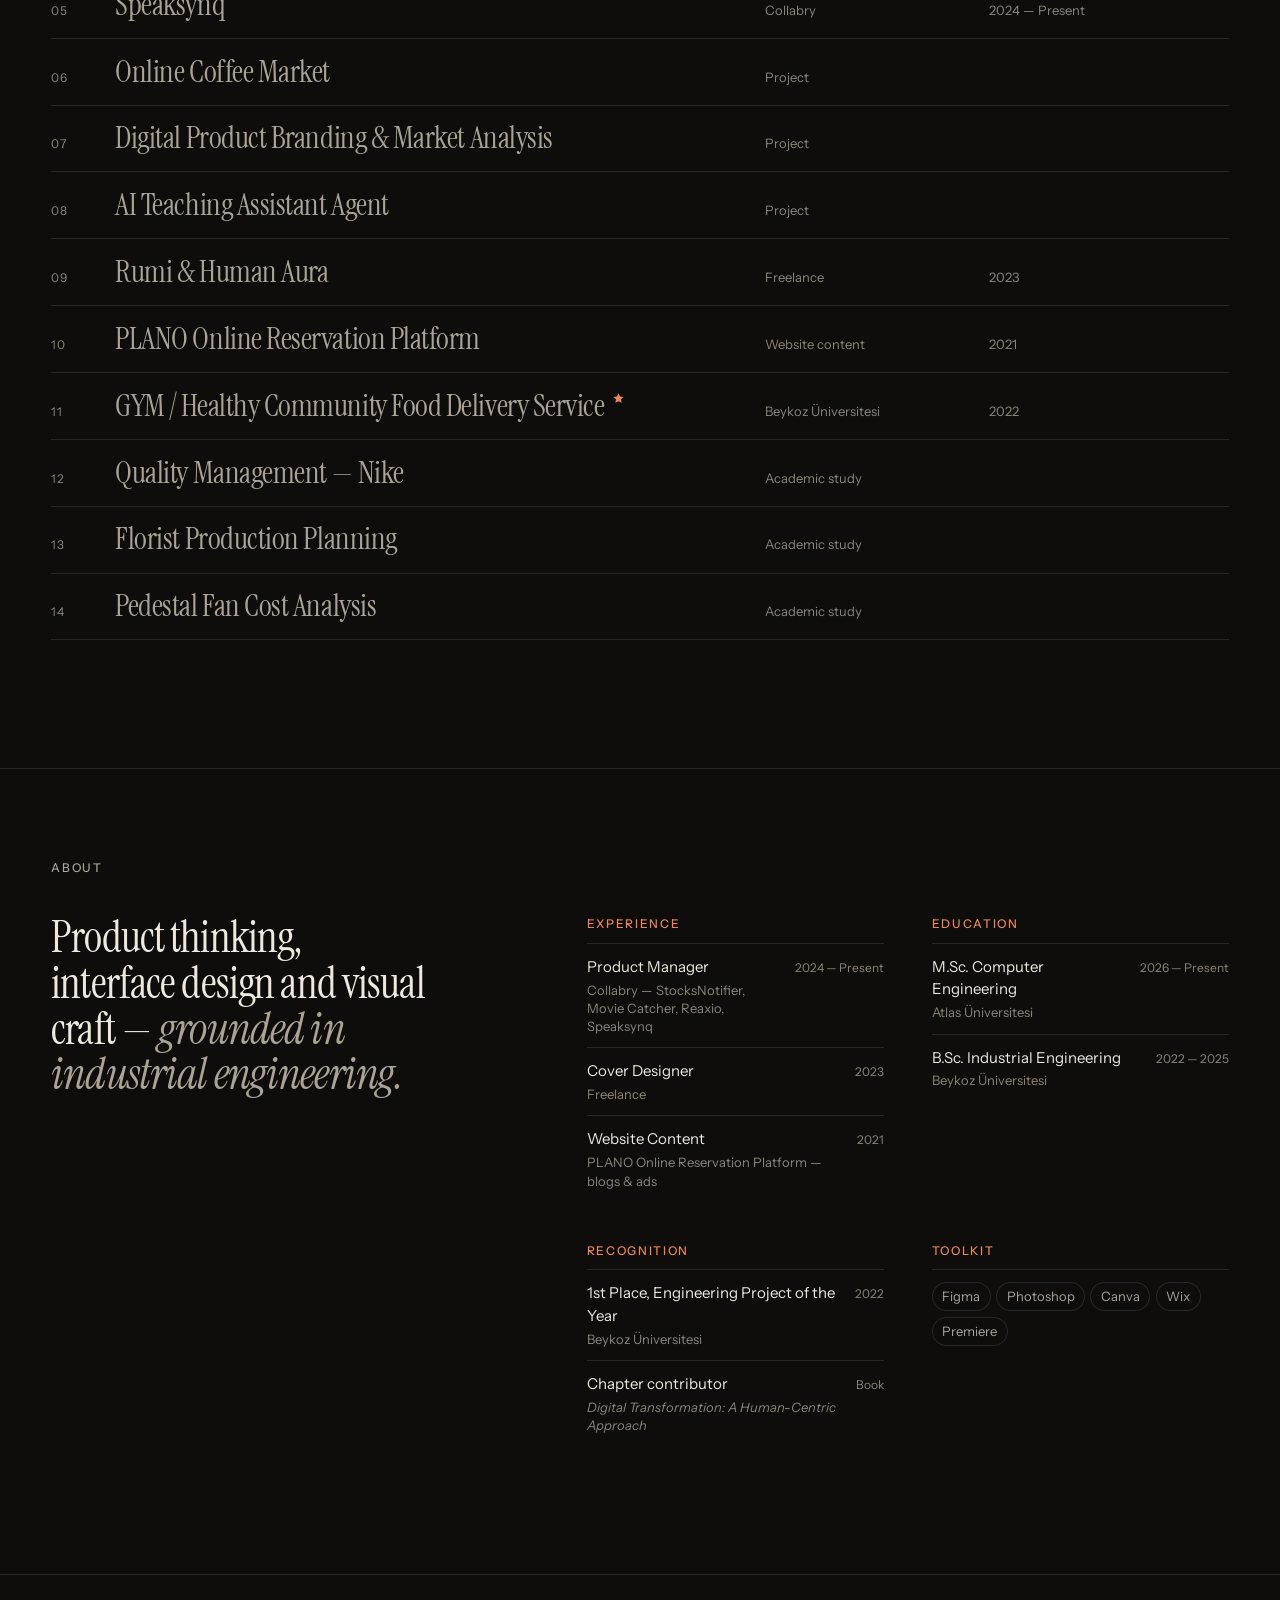
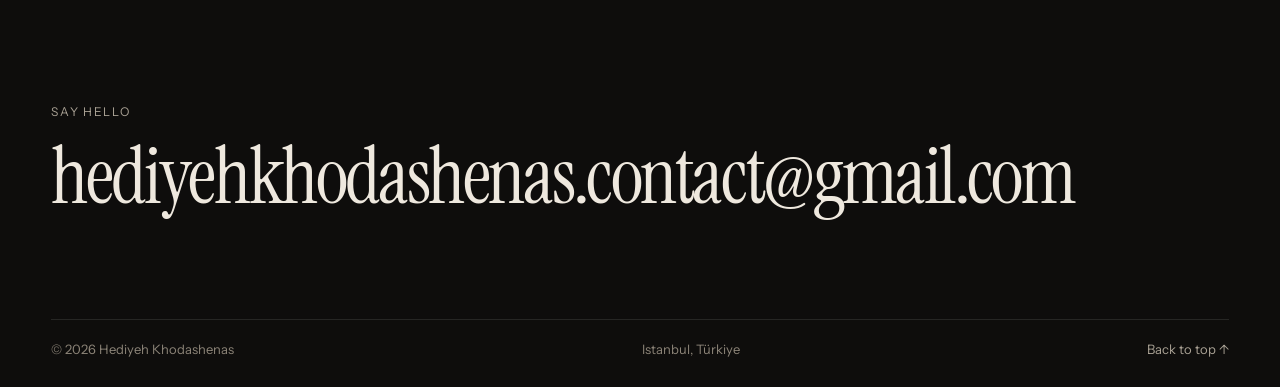
==== commit 082d8b33: "Update portfolio with dark-theme redesign Co-authored-by: Hediyehkhodashenas <Hediyehkhodashenas@use" ====
--- a/index.html
+++ b/index.html
@@ -4,10 +4,9 @@
   <meta charset="utf-8">
   <meta name="viewport" content="width=device-width, initial-scale=1">
   <title>Hediyeh Khodashenas — Product &amp; Design</title>
-  <meta name="description" content="Portfolio of Hediyeh Khodashenas, Product Manager and designer in Istanbul. UI/UX, visual design and product thinking, grounded in industrial engineering.">
-  <meta name="color-scheme" content="light dark">
-  <meta name="theme-color" content="#F2ECE2" media="(prefers-color-scheme: light)">
-  <meta name="theme-color" content="#15120F" media="(prefers-color-scheme: dark)">
+  <meta name="description" content="Portfolio of Hediyeh Khodashenas, Product Manager and designer in Istanbul. UI/UX, visual design and product thinking.">
+  <meta name="color-scheme" content="dark">
+  <meta name="theme-color" content="#0E0D0C">
   <meta property="og:type" content="website">
   <meta property="og:title" content="Hediyeh Khodashenas — Product &amp; Design">
   <meta property="og:description" content="Product Manager and designer in Istanbul. UI/UX, visual design and product thinking.">
@@ -24,8 +23,7 @@
   <header class="masthead" id="masthead">
     <div class="masthead-inner">
       <a class="wordmark" href="#top" aria-label="Hediyeh Khodashenas, back to top">
-        <span class="wordmark-name">Hediyeh Khodashenas</span>
-        <span class="wordmark-role">Product &amp; Design</span>
+        Hediyeh Khodashenas
       </a>
       <nav class="nav" aria-label="Primary">
         <a href="#work" data-nav="work">Work</a>
@@ -38,130 +36,82 @@
   <main id="top">
     <!-- HERO -->
     <section class="hero" aria-labelledby="hero-title">
-      <p class="eyebrow" data-reveal>Portfolio <span aria-hidden="true">—</span> Istanbul, Türkiye</p>
       <h1 class="hero-title" id="hero-title" data-reveal>
         Product thinking,<br> made <em>visible.</em>
       </h1>
-      <div class="hero-foot">
-        <p class="hero-lede" data-reveal>
-          I’m Hediyeh, a Product Manager and designer. I work across UI/UX, visual design
-          and product strategy, with a background in industrial engineering that keeps
-          my work structured and grounded.
-        </p>
-        <dl class="hero-meta" data-reveal>
-          <div><dt>Currently</dt><dd>Product Manager, Collabry</dd></div>
-          <div><dt>Studying</dt><dd>M.Sc. Computer Engineering, Atlas Üniversitesi</dd></div>
-          <div><dt>Disciplines</dt><dd>UI/UX · Visual design · Product &amp; market analysis</dd></div>
-        </dl>
-      </div>
-      <a class="hero-cue" href="#work" data-reveal>
-        <span>Browse the work index</span>
-        <svg viewBox="0 0 16 16" width="14" height="14" aria-hidden="true"><path d="M8 2v11M3.5 8.5 8 13l4.5-4.5" fill="none" stroke="currentColor" stroke-width="1.4"/></svg>
-      </a>
+      <ul class="hero-meta" data-reveal>
+        <li>Product Manager, Collabry</li>
+        <li>UI/UX · Visual design</li>
+        <li>Istanbul, Türkiye</li>
+      </ul>
     </section>
 
     <!-- WORK -->
     <section class="work" id="work" aria-labelledby="work-title">
-      <div class="section-head" data-reveal>
-        <h2 class="section-title" id="work-title"><span class="section-no">01</span>Selected work</h2>
+      <div class="work-head" data-reveal>
+        <h2 class="section-label" id="work-title">Selected work <span class="count" data-count="all"></span></h2>
         <div class="filters" role="group" aria-label="Filter projects by category">
-          <button type="button" class="filter" data-filter="all" aria-pressed="true">All<span class="filter-count" data-count="all"></span></button>
-          <button type="button" class="filter" data-filter="digital" aria-pressed="false">Digital products<span class="filter-count" data-count="digital"></span></button>
-          <button type="button" class="filter" data-filter="visual" aria-pressed="false">Visual &amp; content<span class="filter-count" data-count="visual"></span></button>
-          <button type="button" class="filter" data-filter="engineering" aria-pressed="false">Engineering studies<span class="filter-count" data-count="engineering"></span></button>
+          <button type="button" class="filter" data-filter="all" aria-pressed="true">All</button>
+          <button type="button" class="filter" data-filter="digital" aria-pressed="false">Digital products <span class="count" data-count="digital"></span></button>
+          <button type="button" class="filter" data-filter="visual" aria-pressed="false">Visual &amp; content <span class="count" data-count="visual"></span></button>
+          <button type="button" class="filter" data-filter="engineering" aria-pressed="false">Engineering studies <span class="count" data-count="engineering"></span></button>
         </div>
       </div>
 
-      <div class="work-grid">
-        <div class="work-index">
-          <p class="index-caption" aria-live="polite" id="index-caption"></p>
-          <ol class="project-list" id="project-list" aria-label="Projects"></ol>
+      <div class="showcase" id="showcase" aria-label="Project showcase">
+        <div class="sc-main">
+          <div class="stage" id="stage"></div>
+          <div class="stage-bar" id="stage-bar"></div>
+          <div class="strip" id="strip" role="group" aria-label="Frames"></div>
         </div>
-        <div class="detail-home" id="detail-home">
-          <aside class="detail" id="detail" aria-live="polite" aria-label="Project details" tabindex="-1"></aside>
-        </div>
+        <aside class="sc-info" id="info" aria-live="polite"></aside>
       </div>
 
+      <ol class="index" id="project-list" aria-label="Projects"></ol>
+
       <noscript>
-        <p class="noscript">This index is interactive. Enable JavaScript to browse project details — or read the summary in the About section below.</p>
+        <figure class="noscript-figure">
+          <img src="assets/work/action-sports-club/hero.webp" alt="Action Sports Club homepage" width="1600" height="1103">
+          <figcaption>Action Sports Club — website design. Enable JavaScript to browse every project.</figcaption>
+        </figure>
       </noscript>
     </section>
 
     <!-- ABOUT -->
     <section class="about" id="about" aria-labelledby="about-title">
-      <div class="section-head" data-reveal>
-        <h2 class="section-title" id="about-title"><span class="section-no">02</span>About</h2>
-      </div>
+      <h2 class="section-label" id="about-title" data-reveal>About</h2>
+      <div class="about-grid">
+        <p class="about-lead" data-reveal>
+          Product thinking, interface design and visual craft — <em>grounded in industrial engineering.</em>
+        </p>
 
-      <div class="about-grid">
-        <div class="about-intro" data-reveal>
-          <p class="about-lead">
-            I bring together product thinking, interface design and visual craft —
-            looking at the user, the market and the system behind a product before giving it form.
-          </p>
-          <p>
-            As Product Manager at Collabry, I work across the company’s apps — StocksNotifier,
-            Movie Catcher, Reaxio and Speaksynq — on UI/UX design, product and market analysis,
-            app logos and social content.
-          </p>
-          <p>
-            My degree in industrial engineering shapes how I design: structured, analytical and
-            attentive to how things actually work. I’m now continuing with an M.Sc. in Computer
-            Engineering at Atlas Üniversitesi.
-          </p>
-        </div>
-
-        <div class="about-cols">
-          <section class="about-block" data-reveal aria-labelledby="exp-title">
+        <div class="cv" data-reveal>
+          <section class="cv-block" aria-labelledby="exp-title">
             <h3 id="exp-title">Experience</h3>
-            <ul class="ledger">
-              <li>
-                <span class="ledger-when">2024 — Present</span>
-                <span class="ledger-what"><strong>Product Manager</strong><span>Collabry</span></span>
-                <p class="ledger-note">UI/UX design, product and market analysis, social content and app logo design across StocksNotifier, Movie Catcher, Reaxio and Speaksynq.</p>
-              </li>
-              <li>
-                <span class="ledger-when">2023</span>
-                <span class="ledger-what"><strong>Cover Designer</strong><span>Freelance</span></span>
-                <p class="ledger-note">Book cover for <em>Rumi &amp; Human Aura</em> by Akram Jahangir Tuyserkani.</p>
-              </li>
-              <li>
-                <span class="ledger-when">2021</span>
-                <span class="ledger-what"><strong>Website Content</strong><span>PLANO Online Reservation Platform</span></span>
-                <p class="ledger-note">Blog posts and advertisement content.</p>
-              </li>
+            <ul>
+              <li><span class="cv-what">Product Manager<small>Collabry — StocksNotifier, Movie Catcher, Reaxio, Speaksynq</small></span><span class="cv-when">2024 — Present</span></li>
+              <li><span class="cv-what">Cover Designer<small>Freelance</small></span><span class="cv-when">2023</span></li>
+              <li><span class="cv-what">Website Content<small>PLANO Online Reservation Platform — blogs &amp; ads</small></span><span class="cv-when">2021</span></li>
             </ul>
           </section>
 
-          <section class="about-block" data-reveal aria-labelledby="edu-title">
+          <section class="cv-block" aria-labelledby="edu-title">
             <h3 id="edu-title">Education</h3>
-            <ul class="ledger">
-              <li>
-                <span class="ledger-when">2026 — Present</span>
-                <span class="ledger-what"><strong>M.Sc. Computer Engineering</strong><span>Atlas Üniversitesi</span></span>
-              </li>
-              <li>
-                <span class="ledger-when">2022 — 2025</span>
-                <span class="ledger-what"><strong>B.Sc. Industrial Engineering</strong><span>Beykoz Üniversitesi</span></span>
-              </li>
+            <ul>
+              <li><span class="cv-what">M.Sc. Computer Engineering<small>Atlas Üniversitesi</small></span><span class="cv-when">2026 — Present</span></li>
+              <li><span class="cv-what">B.Sc. Industrial Engineering<small>Beykoz Üniversitesi</small></span><span class="cv-when">2022 — 2025</span></li>
             </ul>
           </section>
 
-          <section class="about-block" data-reveal aria-labelledby="rec-title">
+          <section class="cv-block" aria-labelledby="rec-title">
             <h3 id="rec-title">Recognition</h3>
-            <ul class="ledger">
-              <li>
-                <span class="ledger-when">2022</span>
-                <span class="ledger-what"><strong>1st Place, Engineering Project of the Year</strong><span>Beykoz Üniversitesi — GYM / Healthy Community Food Delivery Service</span></span>
-              </li>
-              <li>
-                <span class="ledger-when">Publication</span>
-                <span class="ledger-what"><strong>Chapter contributor</strong><span><em>Digital Transformation: A Human-Centric Approach</em> (international book)</span></span>
-              </li>
+            <ul>
+              <li><span class="cv-what">1st Place, Engineering Project of the Year<small>Beykoz Üniversitesi</small></span><span class="cv-when">2022</span></li>
+              <li><span class="cv-what">Chapter contributor<small><em>Digital Transformation: A Human-Centric Approach</em></small></span><span class="cv-when">Book</span></li>
             </ul>
           </section>
 
-          <section class="about-block" data-reveal aria-labelledby="tool-title">
+          <section class="cv-block" aria-labelledby="tool-title">
             <h3 id="tool-title">Toolkit</h3>
             <ul class="toolkit">
               <li>Figma</li><li>Photoshop</li><li>Canva</li><li>Wix</li><li>Premiere</li>
@@ -186,6 +136,25 @@
     </div>
   </footer>
 
+  <dialog class="lightbox" id="lightbox" aria-label="Expanded view">
+    <div class="lb-bar">
+      <p class="lb-title" id="lb-title"></p>
+      <p class="lb-count" id="lb-count"></p>
+      <button type="button" class="icon-btn lb-close" id="lb-close" aria-label="Close expanded view">
+        <svg viewBox="0 0 16 16" width="16" height="16" aria-hidden="true"><path d="M3.5 3.5l9 9M12.5 3.5l-9 9" stroke="currentColor" stroke-width="1.4" fill="none"/></svg>
+      </button>
+    </div>
+    <div class="lb-body" id="lb-body"></div>
+    <button type="button" class="icon-btn lb-nav lb-prev" data-step="-1" aria-label="Previous frame">
+      <svg viewBox="0 0 16 16" width="18" height="18" aria-hidden="true"><path d="M13 8H3M7.5 3.5 3 8l4.5 4.5" fill="none" stroke="currentColor" stroke-width="1.4"/></svg>
+    </button>
+    <button type="button" class="icon-btn lb-nav lb-next" data-step="1" aria-label="Next frame">
+      <svg viewBox="0 0 16 16" width="18" height="18" aria-hidden="true"><path d="M3 8h10M8.5 3.5 13 8l-4.5 4.5" fill="none" stroke="currentColor" stroke-width="1.4"/></svg>
+    </button>
+  </dialog>
+
+  <div class="peek" id="peek" aria-hidden="true"><img alt="" src="[data-uri]" decoding="async"></div>
+
   <script src="assets/js/projects.js"></script>
   <script src="assets/js/main.js"></script>
 </body>
--- a/assets/css/style.css
+++ b/assets/css/style.css
@@ -1,752 +1,517 @@
-/* =========================================================
+/* =================================================================
    Hediyeh Khodashenas — Portfolio
-   Warm paper & ink, editorial serif + refined sans
-   ========================================================= */
+   Dark, gallery-like. Warm black, bone type, one ember accent.
+   ================================================================= */
 
 :root {
-  --paper: #F2ECE2;
-  --paper-2: #EAE2D5;
-  --paper-3: #E1D7C7;
-  --ink: #1D1915;
-  --ink-2: #554B42;
-  --ink-3: #7E7368;
-  --rule: rgba(29, 25, 21, 0.16);
-  --rule-strong: rgba(29, 25, 21, 0.85);
-  --accent: #A4462A;          /* oxidised terracotta */
-  --accent-soft: rgba(164, 70, 42, 0.10);
-  --olive: #6B6A3A;
-  --selection: rgba(164, 70, 42, 0.22);
-  --grain-opacity: 0.06;
-
-  --serif: "Instrument Serif", "Iowan Old Style", "Palatino Linotype", Georgia, serif;
-  --sans: "Instrument Sans", ui-sans-serif, system-ui, -apple-system, "Segoe UI", Roboto, sans-serif;
-
-  --gutter: clamp(1.25rem, 4.2vw, 4rem);
+  --bg: #0E0D0C;
+  --bg-2: #151412;
+  --bg-3: #1D1B18;
+  --ink: #EEE8DE;
+  --ink-2: #ABA396;
+  --ink-3: #8C8478;
+  --line: rgba(238, 232, 222, .11);
+  --line-2: rgba(238, 232, 222, .22);
+  --accent: #E8875C;
+  --accent-ink: #160E0A;
+
+  --serif: "Instrument Serif", "Iowan Old Style", Georgia, serif;
+  --sans: "Instrument Sans", ui-sans-serif, system-ui, -apple-system, "Segoe UI", sans-serif;
+
+  --gutter: clamp(1.25rem, 4vw, 3.5rem);
   --max: 1480px;
-  --mast: 4.25rem;
-  --ease: cubic-bezier(0.2, 0.7, 0.1, 1);
-  --ease-out: cubic-bezier(0.16, 1, 0.3, 1);
-}
-
-@media (prefers-color-scheme: dark) {
-  :root {
-    --paper: #15120F;
-    --paper-2: #1C1814;
-    --paper-3: #26211B;
-    --ink: #EEE6D9;
-    --ink-2: #BDB2A3;
-    --ink-3: #91877A;
-    --rule: rgba(238, 230, 217, 0.14);
-    --rule-strong: rgba(238, 230, 217, 0.8);
-    --accent: #E08A62;
-    --accent-soft: rgba(224, 138, 98, 0.12);
-    --olive: #B3B07A;
-    --selection: rgba(224, 138, 98, 0.3);
-    --grain-opacity: 0.045;
-  }
-}
-
-/* ---------- Base ---------- */
+  --head-h: 64px;
+  --ease: cubic-bezier(.2, .7, .1, 1);
+  --ease-in-out: cubic-bezier(.65, 0, .35, 1);
+  --radius: 6px;
+
+  color-scheme: dark;
+}
+
 *, *::before, *::after { box-sizing: border-box; }
-html {
-  -webkit-text-size-adjust: 100%;
-  text-size-adjust: 100%;
-  scroll-behavior: smooth;
-  scroll-padding-top: calc(var(--mast) + 1rem);
-}
+html { -webkit-text-size-adjust: 100%; scroll-padding-top: calc(var(--head-h) + 16px); }
+html.lb-open { overflow: hidden; }
 body {
   margin: 0;
-  background: var(--paper);
+  background: var(--bg);
   color: var(--ink);
   font-family: var(--sans);
-  font-size: clamp(1rem, 0.96rem + 0.18vw, 1.0625rem);
-  line-height: 1.6;
-  font-feature-settings: "ss01", "kern";
+  font-size: 1rem;
+  line-height: 1.5;
   -webkit-font-smoothing: antialiased;
   -moz-osx-font-smoothing: grayscale;
-  overflow-x: hidden;
   text-rendering: optimizeLegibility;
-}
-/* paper grain */
-body::before {
-  content: "";
-  position: fixed;
-  inset: 0;
-  pointer-events: none;
-  z-index: 100;
-  opacity: var(--grain-opacity);
-  background-image: url("data:image/svg+xml,%3Csvg xmlns='http://www.w3.org/2000/svg' width='160' height='160'%3E%3Cfilter id='n'%3E%3CfeTurbulence type='fractalNoise' baseFrequency='.85' numOctaves='3' stitchTiles='stitch'/%3E%3CfeColorMatrix values='0 0 0 0 0 0 0 0 0 0 0 0 0 0 0 0 0 0 1 0'/%3E%3C/filter%3E%3Crect width='100%25' height='100%25' filter='url(%23n)'/%3E%3C/svg%3E");
-  mix-blend-mode: multiply;
-}
-@media (prefers-color-scheme: dark) { body::before { mix-blend-mode: screen; } }
-
-::selection { background: var(--selection); color: inherit; }
-img { max-width: 100%; height: auto; display: block; }
-a { color: inherit; text-decoration-thickness: 1px; text-underline-offset: 0.2em; }
-button { font: inherit; color: inherit; }
-h1, h2, h3 { margin: 0; font-weight: 400; }
-p { margin: 0; }
-em { font-style: italic; }
-
-:focus-visible {
-  outline: 2px solid var(--accent);
-  outline-offset: 3px;
-  border-radius: 2px;
-}
+  font-feature-settings: "ss01", "tnum" 0;
+}
+img { max-width: 100%; display: block; }
+button { font: inherit; color: inherit; background: none; border: 0; padding: 0; cursor: pointer; }
+a { color: inherit; }
+::selection { background: var(--accent); color: var(--accent-ink); }
+
+:focus { outline: none; }
+:focus-visible { outline: 2px solid var(--accent); outline-offset: 3px; border-radius: 2px; }
+
+.sr { position: absolute; width: 1px; height: 1px; overflow: hidden; clip: rect(0 0 0 0); white-space: nowrap; }
 
 .skip-link {
-  position: absolute;
-  left: var(--gutter);
-  top: -100px;
-  z-index: 200;
-  background: var(--ink);
-  color: var(--paper);
-  padding: 0.6rem 1rem;
-  font-size: 0.875rem;
-  text-decoration: none;
-}
-.skip-link:focus { top: 0.75rem; }
+  position: fixed; top: 10px; left: 10px; z-index: 100;
+  background: var(--ink); color: var(--bg); padding: .6rem .9rem; border-radius: 4px;
+  text-decoration: none; font-size: .875rem; transform: translateY(-160%); transition: transform .2s;
+}
+.skip-link:focus { transform: none; }
 
 /* ---------- Masthead ---------- */
 .masthead {
-  position: sticky;
-  top: 0;
-  z-index: 50;
-  background: color-mix(in srgb, var(--paper) 86%, transparent);
-  -webkit-backdrop-filter: saturate(1.2) blur(10px);
-  backdrop-filter: saturate(1.2) blur(10px);
+  position: fixed; inset: 0 0 auto 0; z-index: 50; height: var(--head-h);
+  transition: background-color .35s, border-color .35s, backdrop-filter .35s;
   border-bottom: 1px solid transparent;
-  transition: border-color 0.4s var(--ease);
-}
-@supports not (background: color-mix(in srgb, red, blue)) {
-  .masthead { background: var(--paper); }
-}
-.masthead.is-scrolled { border-bottom-color: var(--rule); }
+}
+.masthead.is-scrolled {
+  background: rgba(14, 13, 12, .9);
+  -webkit-backdrop-filter: blur(14px) saturate(1.2);
+  backdrop-filter: blur(14px) saturate(1.2);
+  border-bottom-color: var(--line);
+}
 .masthead-inner {
-  max-width: var(--max);
-  margin: 0 auto;
-  padding: 0 var(--gutter);
-  height: var(--mast);
-  display: flex;
-  align-items: center;
-  justify-content: space-between;
-  gap: 1rem;
+  max-width: var(--max); height: 100%; margin: 0 auto; padding: 0 var(--gutter);
+  display: flex; align-items: center; justify-content: space-between; gap: 1rem;
 }
 .wordmark {
-  display: flex;
-  align-items: baseline;
-  gap: 0.75rem;
-  text-decoration: none;
-  min-width: 0;
-}
-.wordmark-name {
-  font-family: var(--serif);
-  font-size: 1.35rem;
-  letter-spacing: -0.01em;
-  line-height: 1;
-  white-space: nowrap;
-}
-.wordmark-role {
-  font-size: 0.72rem;
-  letter-spacing: 0.12em;
-  text-transform: uppercase;
-  color: var(--ink-2);
-  white-space: nowrap;
-}
-.nav { display: flex; gap: clamp(0.9rem, 2.4vw, 2.25rem); }
+  font-family: var(--serif); font-size: 1.375rem; line-height: 1; letter-spacing: -.01em;
+  text-decoration: none; white-space: nowrap;
+}
+.nav { display: flex; gap: clamp(1rem, 3vw, 2.25rem); font-size: .875rem; }
 .nav a {
-  position: relative;
-  font-size: 0.875rem;
-  text-decoration: none;
-  padding: 0.35rem 0;
-  color: var(--ink-2);
-  transition: color 0.25s var(--ease);
+  position: relative; text-decoration: none; color: var(--ink-2); padding: .35rem 0;
+  transition: color .2s;
 }
 .nav a::after {
-  content: "";
-  position: absolute;
-  left: 0; right: 0; bottom: 0;
-  height: 1px;
-  background: currentColor;
-  transform: scaleX(0);
-  transform-origin: left;
-  transition: transform 0.4s var(--ease-out);
-}
-.nav a:hover, .nav a[aria-current="true"] { color: var(--ink); }
-.nav a:hover::after, .nav a[aria-current="true"]::after { transform: scaleX(1); }
-.nav a[aria-current="true"]::after { background: var(--accent); }
-
-/* ---------- Layout shells ---------- */
-.hero, .work, .about, .footer-inner {
-  max-width: var(--max);
-  margin: 0 auto;
-  padding-left: var(--gutter);
-  padding-right: var(--gutter);
-}
+  content: ""; position: absolute; left: 0; right: 0; bottom: 0; height: 1px; background: currentColor;
+  transform: scaleX(0); transform-origin: left; transition: transform .35s var(--ease);
+}
+.nav a:hover, .nav a[aria-current] { color: var(--ink); }
+.nav a:hover::after, .nav a[aria-current]::after { transform: scaleX(1); }
+.nav .nav-mail { color: var(--accent); }
+
+/* ---------- Layout helpers ---------- */
+main > section, .footer-inner { max-width: var(--max); margin: 0 auto; padding-left: var(--gutter); padding-right: var(--gutter); }
+
+.section-label {
+  margin: 0; font-family: var(--sans); font-weight: 500; font-size: .75rem;
+  letter-spacing: .14em; text-transform: uppercase; color: var(--ink-2);
+  display: flex; align-items: baseline; gap: .6rem;
+}
+.count { font-variant-numeric: tabular-nums; color: var(--ink-3); letter-spacing: .04em; font-size: .6875rem; }
 
 /* ---------- Hero ---------- */
 .hero {
-  padding-top: clamp(4rem, 12vh, 9rem);
-  padding-bottom: clamp(4rem, 10vh, 7rem);
-  min-height: calc(92vh - var(--mast));
-  min-height: calc(92svh - var(--mast));
-  display: flex;
-  flex-direction: column;
-  justify-content: flex-end;
-}
-.eyebrow {
-  font-size: 0.75rem;
-  letter-spacing: 0.16em;
-  text-transform: uppercase;
+  padding-top: calc(var(--head-h) + clamp(3.5rem, 12vh, 8rem));
+  padding-bottom: clamp(2.5rem, 7vh, 4.5rem);
+  display: grid; grid-template-columns: 1fr auto; align-items: end; gap: 2rem 3rem;
+}
+.hero-title {
+  margin: 0; font-family: var(--serif); font-weight: 400;
+  font-size: clamp(3.25rem, 9.2vw, 9.5rem); line-height: .9; letter-spacing: -.035em;
+}
+.hero-title em { color: var(--accent); font-style: italic; padding-right: .06em; }
+.hero-meta {
+  list-style: none; margin: 0; padding: 0 0 .6rem; font-size: .875rem; color: var(--ink-2);
+  display: grid; gap: .3rem; text-align: right; white-space: nowrap;
+}
+.hero-meta li:first-child { color: var(--ink); }
+
+/* ---------- Work ---------- */
+.work { padding-top: 1rem; padding-bottom: clamp(4rem, 10vw, 8rem); }
+.work-head {
+  display: flex; flex-wrap: wrap; align-items: center; justify-content: space-between; gap: 1rem 2rem;
+  padding: 1.1rem 0; border-top: 1px solid var(--line); margin-bottom: clamp(1.25rem, 2.5vw, 2rem);
+}
+.filters { display: flex; flex-wrap: wrap; gap: .4rem; }
+.filter {
+  font-size: .8125rem; color: var(--ink-2); padding: .45rem .85rem; border-radius: 999px;
+  border: 1px solid var(--line); transition: color .2s, border-color .2s, background-color .2s;
+  display: inline-flex; gap: .45rem; align-items: baseline;
+}
+.filter:hover { color: var(--ink); border-color: var(--line-2); }
+.filter[aria-pressed="true"] { background: var(--ink); color: var(--bg); border-color: var(--ink); }
+.filter[aria-pressed="true"] .count { color: rgba(14, 13, 12, .6); }
+
+/* ---------- Showcase ---------- */
+.showcase {
+  display: grid; grid-template-columns: minmax(0, 1fr) minmax(250px, 300px);
+  gap: clamp(1.5rem, 3vw, 3rem); align-items: start;
+}
+.sc-main { min-width: 0; }
+
+.stage {
+  position: relative; aspect-ratio: 16 / 10; overflow: hidden; border-radius: var(--radius);
+  background:
+    radial-gradient(120% 90% at 50% 0%, #1A1816 0%, #121110 60%, #0F0E0D 100%);
+  box-shadow: inset 0 0 0 1px var(--line);
+  touch-action: pan-y;
+  isolation: isolate;
+}
+.frame {
+  position: absolute; inset: 0; margin: 0;
+  opacity: 0; transform: scale(1.012); visibility: hidden;
+  transition: opacity .55s var(--ease), transform .9s var(--ease), visibility 0s linear .55s;
+}
+.frame.is-active {
+  opacity: 1; transform: none; visibility: visible; cursor: zoom-in;
+  transition: opacity .55s var(--ease), transform .9s var(--ease), visibility 0s;
+}
+.shot { position: absolute; inset: 0; }
+.shot img {
+  width: 100%; height: 100%; object-fit: contain; padding: clamp(.75rem, 3%, 2rem);
+  -webkit-user-drag: none; user-select: none;
+}
+.shot img.is-tall {
+  object-fit: cover; object-position: 50% 0%; padding: 0;
+  transition: object-position 1.1s var(--ease);
+}
+
+/* phone presentation */
+.frame.is-phone .phone {
+  position: absolute; top: 5.5%; bottom: 5.5%; left: 50%; transform: translateX(-50%);
+}
+.phone {
+  aspect-ratio: 390 / 844;
+  border-radius: clamp(22px, 3.2vw, 40px); padding: clamp(5px, .7vw, 9px);
+  background: linear-gradient(160deg, #2A2724, #161412 55%, #22201D);
+  box-shadow:
+    0 0 0 1px rgba(255, 255, 255, .07),
+    inset 0 0 0 1px rgba(0, 0, 0, .6),
+    0 30px 60px -20px rgba(0, 0, 0, .7),
+    0 10px 24px -12px rgba(0, 0, 0, .6);
+}
+.phone-screen {
+  height: 100%; border-radius: clamp(17px, 2.6vw, 32px); overflow-y: auto; overflow-x: hidden;
+  background: #0b0b0b; scrollbar-width: none; overscroll-behavior: contain;
+}
+.phone-screen::-webkit-scrollbar { display: none; }
+.phone-screen img { width: 100%; height: auto; -webkit-user-drag: none; user-select: none; }
+
+.stage-open, .stage-hint {
+  position: absolute; z-index: 2; font-size: .75rem; letter-spacing: .02em;
+  display: inline-flex; align-items: center; gap: .45rem;
+  padding: .45rem .75rem; border-radius: 999px;
+  background: rgba(14, 13, 12, .72); color: var(--ink);
+  -webkit-backdrop-filter: blur(8px); backdrop-filter: blur(8px);
+  box-shadow: 0 0 0 1px var(--line-2);
+  transition: opacity .3s, transform .3s var(--ease), background-color .2s;
+}
+.stage-open { top: 12px; right: 12px; opacity: 0; transform: translateY(-4px); }
+.stage-open:hover { background: var(--ink); color: var(--bg); }
+.stage:hover .stage-open, .stage-open:focus-visible { opacity: 1; transform: none; }
+.stage-hint {
+  bottom: 12px; left: 50%; transform: translate(-50%, 4px); opacity: 0; pointer-events: none;
   color: var(--ink-2);
-  margin-bottom: clamp(1.5rem, 4vh, 2.75rem);
-}
-.hero-title {
-  font-family: var(--serif);
-  font-size: clamp(3.4rem, 11.5vw, 11.5rem);
-  line-height: 0.9;
-  letter-spacing: -0.035em;
-  max-width: 13ch;
-  overflow-wrap: break-word;
-}
-.hero-title em {
-  color: var(--accent);
-  letter-spacing: -0.02em;
-  padding-right: 0.05em;
-}
-.hero-foot {
-  margin-top: clamp(2.5rem, 7vh, 5rem);
-  padding-top: 1.5rem;
-  border-top: 1px solid var(--rule-strong);
-  display: grid;
-  grid-template-columns: minmax(0, 1fr);
-  gap: 2rem;
-}
-.hero-lede {
-  font-size: clamp(1.05rem, 0.95rem + 0.5vw, 1.35rem);
-  line-height: 1.5;
-  max-width: 36ch;
-  color: var(--ink);
-}
-.hero-meta { margin: 0; display: grid; gap: 0.9rem; }
-.hero-meta div {
-  display: grid;
-  grid-template-columns: 7.5rem minmax(0, 1fr);
-  gap: 1rem;
-  align-items: baseline;
-}
-.hero-meta dt {
-  font-size: 0.72rem;
-  letter-spacing: 0.12em;
-  text-transform: uppercase;
-  color: var(--ink-3);
-}
-.hero-meta dd { margin: 0; font-size: 0.95rem; color: var(--ink); }
-.hero-cue {
-  align-self: flex-start;
-  margin-top: clamp(2.5rem, 6vh, 4rem);
-  display: inline-flex;
-  align-items: center;
-  gap: 0.6rem;
-  font-size: 0.875rem;
-  text-decoration: none;
-  color: var(--ink-2);
-  border-bottom: 1px solid var(--rule);
-  padding-bottom: 0.3rem;
-  transition: color 0.25s var(--ease), border-color 0.25s var(--ease);
-}
-.hero-cue svg { transition: transform 0.4s var(--ease-out); }
-.hero-cue:hover { color: var(--accent); border-color: var(--accent); }
-.hero-cue:hover svg { transform: translateY(3px); }
-
-@media (min-width: 900px) {
-  .hero-foot {
-    grid-template-columns: minmax(0, 1.1fr) minmax(0, 1fr);
-    gap: clamp(2rem, 6vw, 7rem);
-  }
-}
-
-/* ---------- Section heads ---------- */
-.section-head {
-  display: flex;
-  flex-wrap: wrap;
-  align-items: flex-end;
-  justify-content: space-between;
-  gap: 1.5rem 2rem;
-  padding-bottom: 1.5rem;
-  border-bottom: 1px solid var(--rule-strong);
-  margin-bottom: clamp(1.5rem, 3vw, 2.5rem);
-}
-.section-title {
-  font-family: var(--serif);
-  font-size: clamp(2.4rem, 5.5vw, 4.75rem);
-  line-height: 0.95;
-  letter-spacing: -0.03em;
-  display: flex;
-  align-items: flex-start;
-  gap: 0.9rem;
-}
-.section-no {
-  font-family: var(--sans);
-  font-size: 0.75rem;
-  letter-spacing: 0.08em;
-  color: var(--accent);
-  font-variant-numeric: tabular-nums;
-  padding-top: 0.55em;
-}
-
-/* ---------- Filters ---------- */
-.filters { display: flex; flex-wrap: wrap; gap: 0.5rem; }
-.filter {
-  appearance: none;
-  -webkit-appearance: none;
-  border: 1px solid var(--rule);
-  background: transparent;
-  border-radius: 999px;
-  padding: 0.5rem 0.95rem 0.5rem 1rem;
-  font-size: 0.85rem;
-  line-height: 1.2;
-  cursor: pointer;
-  color: var(--ink-2);
-  display: inline-flex;
-  align-items: baseline;
-  gap: 0.45rem;
-  transition: background-color 0.3s var(--ease), color 0.3s var(--ease), border-color 0.3s var(--ease);
-}
-.filter-count {
-  font-size: 0.68rem;
-  font-variant-numeric: tabular-nums;
-  color: var(--ink-3);
-  transition: color 0.3s var(--ease);
-}
-.filter:hover { border-color: var(--rule-strong); color: var(--ink); }
-.filter[aria-pressed="true"] {
-  background: var(--ink);
-  border-color: var(--ink);
-  color: var(--paper);
-}
-.filter[aria-pressed="true"] .filter-count { color: color-mix(in srgb, var(--paper) 70%, transparent); }
-
-/* ---------- Work ---------- */
-.work { padding-top: clamp(3rem, 8vw, 6rem); padding-bottom: clamp(5rem, 12vw, 10rem); }
-.work-grid {
-  display: grid;
-  grid-template-columns: minmax(0, 1fr);
-  gap: 2rem;
-}
-.index-caption {
-  font-size: 0.72rem;
-  letter-spacing: 0.12em;
-  text-transform: uppercase;
-  color: var(--ink-3);
-  margin-bottom: 0.75rem;
-  font-variant-numeric: tabular-nums;
-}
-.project-list { list-style: none; margin: 0; padding: 0; border-bottom: 1px solid var(--rule); }
-.item { border-top: 1px solid var(--rule); }
-.item[hidden] { display: none; }
-.item.is-entering { animation: rowIn 0.6s var(--ease-out) both; animation-delay: calc(var(--i, 0) * 45ms); }
-@keyframes rowIn {
-  from { opacity: 0; transform: translateY(10px); }
-  to { opacity: 1; transform: none; }
-}
-
+}
+@media (hover: hover) and (pointer: fine) {
+  .stage.can-pan:hover .stage-hint { opacity: 1; transform: translate(-50%, 0); transition-delay: .25s; }
+  .stage.can-pan:hover .frame.is-active .shot img.is-tall { cursor: ns-resize; }
+}
+@media (hover: none), (pointer: coarse) {
+  .stage-open { opacity: 1; transform: none; }
+  .stage-open span { display: none; }
+  .shot img.is-tall { object-fit: contain; padding: clamp(.5rem, 3%, 1.25rem); }
+}
+
+/* plate — projects without images: typographic, never a fake screenshot */
+.stage.is-plate { cursor: default; aspect-ratio: 16 / 8; }
+.plate {
+  position: absolute; inset: 0; padding: clamp(1.25rem, 4vw, 3rem);
+  display: flex; flex-direction: column; justify-content: space-between;
+  overflow: hidden;
+}
+.plate::before {
+  content: ""; position: absolute; inset: 0; z-index: -1; opacity: .5;
+  background-image:
+    linear-gradient(var(--line) 1px, transparent 1px),
+    linear-gradient(90deg, var(--line) 1px, transparent 1px);
+  background-size: 48px 48px;
+  -webkit-mask-image: radial-gradient(80% 80% at 80% 100%, #000, transparent 70%);
+  mask-image: radial-gradient(80% 80% at 80% 100%, #000, transparent 70%);
+}
+.showcase[data-cat="visual"] .plate::before {
+  background-image: repeating-radial-gradient(circle at 85% 110%, transparent 0 38px, var(--line) 38px 39px);
+  background-size: auto;
+}
+.showcase[data-cat="engineering"] .plate::before {
+  background-image:
+    linear-gradient(var(--line) 1px, transparent 1px),
+    linear-gradient(90deg, var(--line) 1px, transparent 1px),
+    linear-gradient(rgba(238,232,222,.05) 1px, transparent 1px),
+    linear-gradient(90deg, rgba(238,232,222,.05) 1px, transparent 1px);
+  background-size: 96px 96px, 96px 96px, 16px 16px, 16px 16px;
+}
+.plate-no {
+  position: absolute; right: -.04em; bottom: -.2em; z-index: -1;
+  font-family: var(--serif); font-size: clamp(12rem, 34vw, 30rem); line-height: 1; letter-spacing: -.06em;
+  color: transparent; -webkit-text-stroke: 1px rgba(238, 232, 222, .14);
+}
+.plate-kicker { margin: 0; font-size: .75rem; letter-spacing: .14em; text-transform: uppercase; color: var(--accent); }
+.plate-scope { list-style: none; margin: 0; padding: 0; max-width: 70%; }
+.plate-scope li {
+  font-family: var(--serif); font-size: clamp(1.9rem, 4.4vw, 4rem); line-height: 1.02; letter-spacing: -.02em;
+  opacity: 0; transform: translateY(14px);
+}
+.showcase.is-entering .plate-scope li { animation: rise .7s var(--ease) forwards; }
+.plate-scope li:nth-child(2) { animation-delay: .06s !important; color: var(--ink-2); }
+.plate-scope li:nth-child(3) { animation-delay: .12s !important; }
+.plate-scope li:nth-child(4) { animation-delay: .18s !important; color: var(--ink-2); }
+.plate-scope li:nth-child(5) { animation-delay: .24s !important; }
+
+/* stage bar */
+.stage-bar {
+  display: flex; align-items: center; justify-content: space-between; gap: 1rem;
+  min-height: 3rem; padding: .6rem 0;
+}
+.stage-bar:empty { display: none; }
+.bar-cap { margin: 0; display: flex; gap: .9rem; align-items: baseline; font-size: .875rem; }
+.bar-count { font-variant-numeric: tabular-nums; color: var(--ink-3); font-size: .75rem; letter-spacing: .06em; }
+.bar-label { color: var(--ink); }
+.bar-ctrl { display: flex; gap: .4rem; }
+.icon-btn {
+  width: 40px; height: 40px; border-radius: 999px; display: inline-grid; place-items: center;
+  box-shadow: inset 0 0 0 1px var(--line-2); color: var(--ink);
+  transition: background-color .2s, color .2s, transform .2s var(--ease);
+}
+.icon-btn:hover { background: var(--ink); color: var(--bg); }
+.icon-btn:active { transform: scale(.94); }
+
+/* filmstrip */
+.strip {
+  display: flex; gap: .5rem; overflow-x: auto; padding: 2px 2px 6px; scrollbar-width: thin;
+  scrollbar-color: var(--line-2) transparent; scroll-snap-type: x proximity;
+}
+.strip:empty { display: none; }
+.thumb {
+  position: relative; flex: 0 0 auto; height: 68px; width: 104px; border-radius: 4px; overflow: hidden;
+  background: var(--bg-2); scroll-snap-align: center;
+  box-shadow: inset 0 0 0 1px var(--line);
+  transition: transform .3s var(--ease), box-shadow .25s;
+}
+.thumb.is-phone { width: 40px; }
+.thumb img {
+  width: 100%; height: 100%; object-fit: cover; object-position: 50% 0;
+  opacity: .42; filter: grayscale(.4); transition: opacity .3s, filter .3s, transform .6s var(--ease);
+}
+.thumb-no {
+  position: absolute; left: 5px; bottom: 4px; font-size: .625rem; letter-spacing: .06em;
+  font-variant-numeric: tabular-nums; color: var(--ink); text-shadow: 0 1px 4px rgba(0,0,0,.8);
+  opacity: 0; transition: opacity .2s;
+}
+.thumb:hover img { opacity: .8; filter: none; }
+.thumb:hover .thumb-no, .thumb.is-active .thumb-no { opacity: 1; }
+.thumb:hover { transform: translateY(-2px); }
+.thumb.is-active { box-shadow: 0 0 0 1.5px var(--accent); }
+.thumb.is-active img { opacity: 1; filter: none; }
+.thumb:active img { transform: scale(.97); }
+
+/* info rail */
+.sc-info { position: sticky; top: calc(var(--head-h) + 1.25rem); padding-top: .2rem; }
+.info-kicker {
+  margin: 0 0 1.1rem; display: flex; gap: .8rem; align-items: baseline;
+  font-size: .75rem; letter-spacing: .14em; text-transform: uppercase; color: var(--ink-2);
+}
+.info-kicker span { color: var(--accent); font-variant-numeric: tabular-nums; letter-spacing: .06em; }
+.info-title {
+  margin: 0; font-family: var(--serif); font-weight: 400; font-size: clamp(2rem, 3vw, 2.75rem);
+  line-height: 1; letter-spacing: -.02em; text-wrap: balance;
+}
+.info-line { margin: 1rem 0 0; color: var(--ink-2); max-width: 32ch; text-wrap: pretty; }
+.info-award {
+  margin: 1rem 0 0; display: flex; gap: .5rem; align-items: flex-start;
+  font-size: .8125rem; color: var(--accent); line-height: 1.4;
+}
+.info-award svg { flex: none; margin-top: .15em; }
+.info-facts { margin: 1.5rem 0 0; display: grid; gap: 0; border-top: 1px solid var(--line); }
+.info-facts div { display: flex; justify-content: space-between; gap: 1rem; padding: .6rem 0; border-bottom: 1px solid var(--line); font-size: .8125rem; }
+.info-facts dt { color: var(--ink-3); }
+.info-facts dd { margin: 0; text-align: right; }
+.tags { list-style: none; margin: 1.1rem 0 0; padding: 0; display: flex; flex-wrap: wrap; gap: .35rem; }
+.tags li { font-size: .75rem; color: var(--ink-2); padding: .3rem .6rem; border-radius: 999px; box-shadow: inset 0 0 0 1px var(--line); }
+.info-note { margin: 1.1rem 0 0; font-size: .75rem; color: var(--ink-3); font-style: italic; }
+.info-links { margin: 1rem 0 0; display: flex; gap: 1rem; font-size: .875rem; }
+.info-links a { color: var(--accent); text-underline-offset: .2em; }
+.info-pager { display: flex; align-items: center; gap: .75rem; margin-top: 1.75rem; }
+.pager {
+  width: 36px; height: 36px; border-radius: 999px; display: inline-grid; place-items: center; color: var(--ink-2);
+  box-shadow: inset 0 0 0 1px var(--line); transition: color .2s, box-shadow .2s, background-color .2s;
+}
+.pager:hover { color: var(--bg); background: var(--ink); box-shadow: none; }
+.pager-pos { font-size: .75rem; color: var(--ink-3); font-variant-numeric: tabular-nums; letter-spacing: .06em; }
+
+.showcase.is-entering .stage > .plate,
+.showcase.is-entering .sc-info > * { animation: rise .6s var(--ease) both; }
+.showcase.is-entering .sc-info > *:nth-child(2) { animation-delay: .04s; }
+.showcase.is-entering .sc-info > *:nth-child(3) { animation-delay: .08s; }
+.showcase.is-entering .sc-info > *:nth-child(n+4) { animation-delay: .12s; }
+
+/* ---------- Index ---------- */
+.index { list-style: none; margin: clamp(3rem, 6vw, 5rem) 0 0; padding: 0; border-top: 1px solid var(--line); }
+.item { border-bottom: 1px solid var(--line); }
+.item.is-entering { animation: rise .5s var(--ease) both; animation-delay: calc(var(--i, 0) * 28ms); }
 .row {
-  appearance: none;
-  -webkit-appearance: none;
-  width: 100%;
-  display: grid;
-  grid-template-columns: 2.25rem minmax(0, 1fr) auto 1.25rem;
-  align-items: baseline;
-  gap: 0.75rem 1rem;
-  padding: clamp(1rem, 1.8vw, 1.4rem) 0;
-  border: 0;
-  background: none;
-  text-align: left;
-  cursor: pointer;
-  position: relative;
-}
-.row::before {   /* accent wash on selection */
-  content: "";
-  position: absolute;
-  inset: 0 -0.75rem;
-  background: var(--accent-soft);
-  opacity: 0;
-  transition: opacity 0.35s var(--ease);
-  pointer-events: none;
-}
-.row-no {
-  font-size: 0.72rem;
-  font-variant-numeric: tabular-nums;
-  color: var(--ink-3);
-  transition: color 0.3s var(--ease);
-}
-.row-main { display: flex; flex-direction: column; gap: 0.35rem; min-width: 0; }
+  width: 100%; text-align: left; display: grid; align-items: baseline;
+  grid-template-columns: 3rem minmax(0, 1fr) minmax(8rem, 13rem) 7.5rem 6.5rem;
+  gap: 1rem; padding: 1.05rem 0; position: relative;
+  transition: padding-left .45s var(--ease), color .2s;
+}
+.row::before {
+  content: ""; position: absolute; left: 0; top: 50%; width: 0; height: 1px; background: var(--accent);
+  transition: width .45s var(--ease);
+}
+.row-no { font-size: .75rem; color: var(--ink-3); font-variant-numeric: tabular-nums; letter-spacing: .06em; transition: color .2s, opacity .2s; }
 .row-title {
-  font-family: var(--serif);
-  font-size: clamp(1.6rem, 1.1rem + 1.9vw, 2.75rem);
-  line-height: 1.02;
-  letter-spacing: -0.02em;
-  overflow-wrap: break-word;
-  transition: color 0.3s var(--ease), transform 0.5s var(--ease-out);
-}
-.row-cat {
-  font-size: 0.8rem;
-  color: var(--ink-2);
-  letter-spacing: 0.01em;
-}
-.row-year {
-  font-size: 0.8rem;
-  color: var(--ink-2);
-  font-variant-numeric: tabular-nums;
-  white-space: nowrap;
-  display: flex;
-  flex-direction: column;
-  align-items: flex-end;
-  gap: 0.35rem;
-}
-.row-award {
-  font-size: 0.64rem;
-  letter-spacing: 0.12em;
-  text-transform: uppercase;
-  color: var(--accent);
-  border: 1px solid currentColor;
-  border-radius: 999px;
-  padding: 0.12rem 0.5rem;
-}
-.row-arrow {
-  align-self: center;
-  color: var(--accent);
-  opacity: 0;
-  transform: translateX(-6px);
-  transition: opacity 0.3s var(--ease), transform 0.45s var(--ease-out);
-}
-.row:hover .row-title { transform: translateX(0.35rem); }
-.row:hover .row-arrow { opacity: 0.6; transform: none; }
-.row[aria-pressed="true"]::before { opacity: 1; }
-.row[aria-pressed="true"] .row-title { font-style: italic; color: var(--accent); transform: translateX(0.35rem); }
-.row[aria-pressed="true"] .row-no { color: var(--accent); }
-.row[aria-pressed="true"] .row-arrow { opacity: 1; transform: none; }
+  font-family: var(--serif); font-size: clamp(1.4rem, 2.4vw, 2.1rem); line-height: 1.05; letter-spacing: -.015em;
+  color: var(--ink-2); transition: color .25s;
+}
+.row-award { display: inline-flex; color: var(--accent); margin-left: .5rem; vertical-align: .35em; }
+.row-meta, .row-year { font-size: .8125rem; color: var(--ink-3); transition: color .2s; }
+.row-year { font-variant-numeric: tabular-nums; }
+.row-frames {
+  justify-self: end; display: inline-flex; align-items: center; gap: .55rem;
+  font-size: .75rem; color: var(--ink-3); font-variant-numeric: tabular-nums;
+}
+.row-thumbs { display: inline-flex; }
+.row-thumbs img {
+  width: 26px; height: 18px; object-fit: cover; object-position: top; border-radius: 2px;
+  box-shadow: 0 0 0 1.5px var(--bg); margin-left: -8px; transition: margin .35s var(--ease);
+}
+.row-thumbs img:first-child { margin-left: 0; }
+.row:hover .row-title, .row:focus-visible .row-title { color: var(--ink); }
+.row:hover .row-meta, .row:hover .row-year { color: var(--ink-2); }
+.row:hover .row-thumbs img { margin-left: 3px; }
+.row:hover .row-thumbs img:first-child { margin-left: 0; }
+.item.is-active .row { padding-left: 1.75rem; }
+.item.is-active .row::before { width: 1rem; }
+.item.is-active .row-title { color: var(--ink); font-style: italic; }
+.item.is-active .row-no { color: var(--accent); }
 .row:focus-visible { outline-offset: -2px; }
 
-/* ---------- Detail panel ---------- */
-.detail { outline: none; }
-.detail-inner {
-  border-top: 2px solid var(--ink);
-  padding-top: 1.25rem;
-  display: flex;
-  flex-direction: column;
-  gap: 1.5rem;
-}
-.detail.is-entering .detail-inner > * { animation: detailIn 0.6s var(--ease-out) both; }
-.detail.is-entering .detail-inner > *:nth-child(2) { animation-delay: 40ms; }
-.detail.is-entering .detail-inner > *:nth-child(3) { animation-delay: 80ms; }
-.detail.is-entering .detail-inner > *:nth-child(4) { animation-delay: 120ms; }
-.detail.is-entering .detail-inner > *:nth-child(n+5) { animation-delay: 160ms; }
-@keyframes detailIn {
-  from { opacity: 0; transform: translateY(8px); }
-  to { opacity: 1; transform: none; }
-}
-.detail-top {
-  display: flex;
-  justify-content: space-between;
-  align-items: flex-start;
-  gap: 1rem;
-}
-.detail-kicker {
-  display: inline-flex;
-  align-items: center;
-  gap: 0.55rem;
-  font-size: 0.72rem;
-  letter-spacing: 0.14em;
-  text-transform: uppercase;
-  color: var(--ink-2);
-}
-.dot { width: 0.5rem; height: 0.5rem; border-radius: 50%; background: var(--accent); flex: none; }
-.dot[data-cat="visual"] { background: var(--olive); }
-.dot[data-cat="engineering"] { background: var(--ink); }
-.detail-no {
-  font-family: var(--serif);
-  font-style: italic;
-  font-size: clamp(3.5rem, 6vw, 6rem);
-  line-height: 0.75;
-  letter-spacing: -0.04em;
-  color: transparent;
-  -webkit-text-stroke: 1px var(--ink-3);
-  user-select: none;
-}
-.detail-title {
-  font-family: var(--serif);
-  font-size: clamp(2.2rem, 1.4rem + 2.8vw, 4rem);
-  line-height: 0.98;
-  letter-spacing: -0.03em;
-  overflow-wrap: break-word;
-  margin-top: -0.5rem;
-}
-.detail-award {
-  align-self: flex-start;
-  display: inline-flex;
-  align-items: center;
-  gap: 0.5rem;
-  font-size: 0.85rem;
-  color: var(--accent);
-  background: var(--accent-soft);
-  padding: 0.45rem 0.8rem;
-  border-radius: 2px;
-}
-.detail-award svg { flex: none; }
-.detail-summary {
-  font-size: clamp(1.05rem, 0.98rem + 0.35vw, 1.25rem);
-  line-height: 1.55;
-  max-width: 42ch;
-}
-.detail-media { display: grid; gap: 1.25rem 1rem; }
-.media { margin: 0; background: var(--paper-2); }
-.media img { width: 100%; height: auto; }
-.media figcaption { font-size: 0.8rem; color: var(--ink-2); padding: 0.6rem 0 0; background: var(--paper); }
-.media-phone { max-width: 22rem; }
-@media (min-width: 900px) {
-  .detail-media { gap: 1.5rem 1rem; }
-}
-.detail-facts {
-  margin: 0;
-  display: grid;
-  grid-template-columns: repeat(auto-fit, minmax(9rem, 1fr));
-  border-top: 1px solid var(--rule);
-}
-.detail-facts div { padding: 0.9rem 1rem 0.9rem 0; border-bottom: 1px solid var(--rule); }
-.detail-facts dt, .label {
-  font-size: 0.68rem;
-  letter-spacing: 0.14em;
-  text-transform: uppercase;
-  color: var(--ink-3);
-  margin-bottom: 0.3rem;
-}
-.detail-facts dd { margin: 0; font-size: 0.95rem; }
-.tags { list-style: none; margin: 0.5rem 0 0; padding: 0; display: flex; flex-wrap: wrap; gap: 0.4rem; }
-.tags li {
-  font-size: 0.8rem;
-  padding: 0.3rem 0.7rem;
-  border: 1px solid var(--rule);
-  border-radius: 999px;
-  color: var(--ink-2);
-}
-.detail-note {
-  font-family: var(--serif);
-  font-style: italic;
-  font-size: 1.1rem;
-  color: var(--ink-2);
-  padding-left: 1rem;
-  border-left: 2px solid var(--accent);
-}
-.detail-links { display: flex; flex-wrap: wrap; gap: 1.25rem; }
-.detail-links a { color: var(--accent); font-size: 0.9rem; }
-.detail-pager {
-  display: flex;
-  align-items: center;
-  justify-content: space-between;
-  gap: 1rem;
-  padding-top: 1rem;
-  border-top: 1px solid var(--rule);
-}
-.pager {
-  appearance: none;
-  -webkit-appearance: none;
-  border: 0;
-  background: none;
-  padding: 0.4rem 0;
-  font-size: 0.85rem;
-  color: var(--ink-2);
-  cursor: pointer;
-  display: inline-flex;
-  gap: 0.4rem;
-  transition: color 0.25s var(--ease);
-}
-.pager:hover { color: var(--accent); }
-.pager-pos { font-size: 0.72rem; color: var(--ink-3); font-variant-numeric: tabular-nums; letter-spacing: 0.08em; }
-
-/* inline detail on narrow screens */
-.item > .detail { padding: 0.25rem 0 2rem; }
-.item > .detail .detail-inner { border-top-width: 1px; border-top-color: var(--rule); }
-.item > .detail .detail-no { display: none; }
-.item > .detail .detail-title { display: none; } /* title already shown in the row */
-.item > .detail .detail-pager { display: none; }
-
-@media (min-width: 900px) {
-  .work-grid {
-    grid-template-columns: minmax(0, 1.2fr) minmax(0, 1fr);
-    gap: clamp(2.5rem, 6vw, 7rem);
-    align-items: start;
-  }
-  .detail-home {
-    position: sticky;
-    top: calc(var(--mast) + 1.75rem);
-    max-height: calc(100vh - var(--mast) - 3.5rem);
-    overflow-y: auto;
-    scrollbar-width: thin;
-    padding-right: 0.25rem;
-    margin-top: 1.9rem; /* align with list, below caption */
-  }
-}
-
-.noscript { margin-top: 1rem; color: var(--ink-2); }
+/* cursor preview */
+.peek {
+  position: fixed; left: 0; top: 0; z-index: 40; pointer-events: none; width: 260px;
+  border-radius: 4px; overflow: hidden; opacity: 0; transform: translate3d(-999px, 0, 0);
+  box-shadow: 0 24px 50px -16px rgba(0, 0, 0, .8), 0 0 0 1px var(--line-2);
+  transition: opacity .25s;
+}
+.peek img { width: 100%; aspect-ratio: 16 / 10; object-fit: cover; object-position: top; transform: scale(1.06); transition: transform .5s var(--ease); }
+.peek.is-on { opacity: 1; }
+.peek.is-on img { transform: none; }
 
 /* ---------- About ---------- */
-.about { padding-bottom: clamp(5rem, 12vw, 10rem); }
-.about-grid { display: grid; grid-template-columns: minmax(0, 1fr); gap: clamp(2.5rem, 6vw, 5rem); }
-.about-intro { display: flex; flex-direction: column; gap: 1.25rem; max-width: 40rem; }
-.about-intro p:not(.about-lead) { color: var(--ink-2); max-width: 58ch; }
+.about { padding-top: clamp(3rem, 7vw, 6rem); padding-bottom: clamp(4rem, 10vw, 8rem); border-top: 1px solid var(--line); max-width: var(--max); }
+.about-grid { display: grid; grid-template-columns: minmax(0, 5fr) minmax(0, 7fr); gap: clamp(2rem, 6vw, 6rem); margin-top: clamp(1.5rem, 3vw, 2.5rem); }
 .about-lead {
-  font-family: var(--serif);
-  font-size: clamp(1.7rem, 1.2rem + 1.8vw, 2.75rem);
-  line-height: 1.12;
-  letter-spacing: -0.02em;
-  margin-bottom: 0.5rem;
-}
-.about-cols { display: grid; grid-template-columns: minmax(0, 1fr); gap: clamp(2.5rem, 5vw, 3.5rem); }
-.about-block h3 {
-  font-size: 0.72rem;
-  letter-spacing: 0.16em;
-  text-transform: uppercase;
-  color: var(--ink-2);
-  padding-bottom: 0.75rem;
-  border-bottom: 1px solid var(--rule-strong);
-}
-.ledger { list-style: none; margin: 0; padding: 0; }
-.ledger li {
-  display: grid;
-  grid-template-columns: 8.5rem minmax(0, 1fr);
-  gap: 0.35rem 1.25rem;
-  padding: 1.1rem 0;
-  border-bottom: 1px solid var(--rule);
-}
-.ledger-when { font-size: 0.8rem; color: var(--ink-3); font-variant-numeric: tabular-nums; padding-top: 0.3rem; }
-.ledger-what { display: flex; flex-direction: column; gap: 0.15rem; min-width: 0; }
-.ledger-what strong {
-  font-family: var(--serif);
-  font-weight: 400;
-  font-size: 1.45rem;
-  line-height: 1.15;
-  letter-spacing: -0.01em;
-}
-.ledger-what span { font-size: 0.9rem; color: var(--ink-2); }
-.ledger-note { grid-column: 2; font-size: 0.9rem; color: var(--ink-2); max-width: 52ch; }
-.toolkit { list-style: none; margin: 0; padding: 1.1rem 0 0; display: flex; flex-wrap: wrap; gap: 0.25rem 0; }
-.toolkit li {
-  font-family: var(--serif);
-  font-size: clamp(1.6rem, 1.2rem + 1.2vw, 2.25rem);
-  letter-spacing: -0.02em;
-  line-height: 1.2;
-}
-.toolkit li:not(:last-child)::after { content: "/"; color: var(--accent); margin: 0 0.45em; font-style: italic; }
-
-@media (min-width: 640px) {
-  .about-cols { grid-template-columns: repeat(2, minmax(0, 1fr)); column-gap: clamp(2rem, 4vw, 3.5rem); }
-  .about-cols .about-block:first-child { grid-column: 1 / -1; }
-  .about-cols .about-block:not(:first-child) .ledger li { grid-template-columns: minmax(0, 1fr); }
-  .about-cols .about-block:not(:first-child) .ledger-when { padding-top: 0; }
-}
-@media (min-width: 1100px) {
-  .about-grid { grid-template-columns: minmax(0, 0.9fr) minmax(0, 1.35fr); gap: clamp(3rem, 7vw, 8rem); }
-  .about-intro { position: sticky; top: calc(var(--mast) + 2rem); align-self: start; }
-}
+  margin: 0; font-family: var(--serif); font-size: clamp(1.9rem, 3.4vw, 3.1rem); line-height: 1.05; letter-spacing: -.02em;
+  text-wrap: balance;
+}
+.about-lead em { color: var(--ink-2); }
+.cv { display: grid; grid-template-columns: 1fr 1fr; gap: 2.5rem 3rem; }
+.cv-block h3 { margin: 0 0 .6rem; font-size: .75rem; font-weight: 500; letter-spacing: .14em; text-transform: uppercase; color: var(--accent); }
+.cv-block ul { list-style: none; margin: 0; padding: 0; }
+.cv-block li {
+  display: flex; justify-content: space-between; align-items: baseline; gap: 1rem;
+  padding: .75rem 0; border-top: 1px solid var(--line); font-size: .9375rem;
+}
+.cv-what small { display: block; margin-top: .15rem; font-size: .8125rem; color: var(--ink-3); line-height: 1.4; }
+.cv-when { flex: none; font-size: .75rem; color: var(--ink-3); font-variant-numeric: tabular-nums; white-space: nowrap; }
+.cv-block .toolkit { display: flex; flex-wrap: wrap; gap: .35rem; padding-top: .75rem; border-top: 1px solid var(--line); }
+.cv-block .toolkit li { border: 0; padding: .3rem .65rem; border-radius: 999px; box-shadow: inset 0 0 0 1px var(--line); font-size: .8125rem; color: var(--ink-2); }
 
 /* ---------- Footer ---------- */
-.footer { background: var(--ink); color: var(--paper); position: relative; z-index: 1; }
-.footer-inner { padding-top: clamp(4rem, 10vw, 8rem); padding-bottom: 2rem; }
-.footer-kicker {
-  font-size: 0.75rem;
-  letter-spacing: 0.16em;
-  text-transform: uppercase;
-  color: color-mix(in srgb, var(--paper) 65%, transparent);
-  margin-bottom: 1.25rem;
-}
+.footer { border-top: 1px solid var(--line); background: var(--bg); }
+.footer-inner { padding-top: clamp(4rem, 10vw, 8rem); padding-bottom: 1.75rem; }
+.footer-kicker { margin: 0 0 1rem; font-size: .75rem; letter-spacing: .14em; text-transform: uppercase; color: var(--ink-2); }
 .footer-mail {
-  display: inline-block;
-  font-family: var(--serif);
-  font-size: clamp(1.75rem, 5.2vw, 5rem);
-  line-height: 1.05;
-  letter-spacing: -0.03em;
-  text-decoration: none;
-  overflow-wrap: anywhere;
-  background-image: linear-gradient(currentColor, currentColor);
-  background-size: 0% 1px;
-  background-repeat: no-repeat;
-  background-position: 0 100%;
-  transition: background-size 0.6s var(--ease-out), color 0.3s var(--ease);
-  padding-bottom: 0.1em;
-}
-.footer-mail:hover { background-size: 100% 1px; font-style: italic; }
-.footer-mail:focus-visible { outline-color: var(--paper); }
+  display: inline-block; font-family: var(--serif); font-size: clamp(1.9rem, 6.2vw, 6rem); line-height: 1;
+  letter-spacing: -.03em; text-decoration: none; overflow-wrap: anywhere;
+  background: linear-gradient(var(--accent), var(--accent)) 0 100% / 0 1px no-repeat;
+  padding-bottom: .08em; transition: background-size .6s var(--ease), color .3s;
+}
+.footer-mail:hover { color: var(--accent); background-size: 100% 1px; }
 .footer-base {
-  margin-top: clamp(4rem, 10vw, 7rem);
-  padding-top: 1.25rem;
-  border-top: 1px solid color-mix(in srgb, var(--paper) 22%, transparent);
-  display: flex;
-  flex-wrap: wrap;
-  justify-content: space-between;
-  gap: 0.75rem 2rem;
-  font-size: 0.8rem;
-  color: color-mix(in srgb, var(--paper) 70%, transparent);
-}
-.footer-base a { text-decoration: none; }
-.footer-base a:hover { color: var(--paper); }
-.footer-base a:focus-visible { outline-color: var(--paper); }
-@media (prefers-color-scheme: dark) {
-  .footer { background: var(--paper-3); color: var(--ink); }
-  .footer-kicker, .footer-base { color: var(--ink-2); }
-  .footer-base { border-top-color: var(--rule); }
-  .footer-base a:hover { color: var(--ink); }
-  .footer-mail:focus-visible, .footer-base a:focus-visible { outline-color: var(--accent); }
-}
-
-/* ---------- Reveal ---------- */
-@media (prefers-reduced-motion: no-preference) {
-  .js [data-reveal] {
-    opacity: 0;
-    transform: translateY(16px);
-    transition: opacity 0.9s var(--ease-out), transform 0.9s var(--ease-out);
-  }
-  .js [data-reveal].is-in { opacity: 1; transform: none; }
-  .hero [data-reveal]:nth-child(2) { transition-delay: 0.08s; }
-  .hero-foot [data-reveal]:nth-child(2) { transition-delay: 0.16s; }
-  .hero-cue { transition-delay: 0.24s; }
-}
-
-/* ---------- Small screens ---------- */
-@media (max-width: 899px) {
-  .row { grid-template-columns: 1.75rem minmax(0, 1fr) auto; }
-  .row-arrow { display: none; }
-  .detail-summary { max-width: none; }
-}
-@media (max-width: 560px) {
-  :root { --mast: 3.75rem; }
-  .wordmark-role { display: none; }
-  .wordmark-name { font-size: 1.2rem; }
-  .nav { gap: 1rem; }
-  .nav-mail { display: none; }
-  .hero-meta div { grid-template-columns: minmax(0, 1fr); gap: 0.15rem; }
-  .row { grid-template-columns: minmax(0, 1fr) auto; }
-  .row-no { display: none; }
-  .ledger li { grid-template-columns: minmax(0, 1fr); }
-  .ledger-note { grid-column: 1; }
-  .ledger-when { padding-top: 0; }
-  .filter { font-size: 0.8rem; padding: 0.45rem 0.8rem; }
-}
-
-/* ---------- Reduced motion ---------- */
+  margin-top: clamp(3rem, 8vw, 6rem); padding-top: 1.25rem; border-top: 1px solid var(--line);
+  display: flex; flex-wrap: wrap; justify-content: space-between; gap: .75rem 2rem; font-size: .8125rem; color: var(--ink-3);
+}
+.footer-base a { text-decoration: none; color: var(--ink-2); }
+.footer-base a:hover { color: var(--ink); }
+
+/* ---------- Lightbox ---------- */
+.lightbox {
+  width: 100vw; height: 100vh; height: 100dvh; max-width: none; max-height: none; margin: 0; padding: 0; border: 0;
+  background: #0A0908; color: var(--ink); overflow: hidden;
+}
+.lightbox::backdrop { background: rgba(0, 0, 0, .6); }
+.lightbox[open] { display: grid; grid-template-rows: auto 1fr; animation: fadein .3s var(--ease); }
+.lb-bar {
+  display: flex; align-items: center; gap: 1.5rem; padding: .9rem var(--gutter);
+  border-bottom: 1px solid var(--line);
+}
+.lb-title { margin: 0; flex: 1; font-family: var(--serif); font-size: 1.375rem; line-height: 1.1; min-width: 0; overflow: hidden; text-overflow: ellipsis; white-space: nowrap; }
+.lb-title span { font-family: var(--sans); font-size: .8125rem; color: var(--ink-2); margin-left: .6rem; }
+.lb-count { margin: 0; font-size: .75rem; color: var(--ink-3); font-variant-numeric: tabular-nums; letter-spacing: .06em; }
+.lb-body { overflow: auto; padding: clamp(1rem, 3vw, 2.5rem) clamp(4rem, 7vw, 6rem); overscroll-behavior: contain; cursor: zoom-out; }
+.lb-frame { margin: 0 auto; max-width: 1440px; cursor: default; animation: fadein .35s var(--ease); }
+.lb-frame > img { width: 100%; height: auto; border-radius: 4px; box-shadow: 0 0 0 1px var(--line); }
+.lb-frame.is-phone { display: grid; place-items: center; min-height: 100%; }
+.lb-frame .phone { height: min(82vh, 844px); height: min(82dvh, 844px); }
+.lb-nav { position: fixed; top: 50%; transform: translateY(-50%); background: rgba(14, 13, 12, .7); }
+.lb-nav:active { transform: translateY(-50%) scale(.94); }
+.lb-prev { left: clamp(.75rem, 2vw, 1.5rem); }
+.lb-next { right: clamp(.75rem, 2vw, 1.5rem); }
+.lightbox.is-single .lb-nav { display: none; }
+
+/* ---------- Reveal + keyframes ---------- */
+.js [data-reveal] { opacity: 0; transform: translateY(18px); transition: opacity .9s var(--ease), transform .9s var(--ease); }
+.js [data-reveal].is-in { opacity: 1; transform: none; }
+@keyframes rise { from { opacity: 0; transform: translateY(14px); } to { opacity: 1; transform: none; } }
+@keyframes fadein { from { opacity: 0; } to { opacity: 1; } }
+
+.noscript-figure { margin: 0; }
+.noscript-figure img { width: 100%; height: auto; border-radius: var(--radius); }
+.noscript-figure figcaption { margin-top: .75rem; font-size: .875rem; color: var(--ink-2); }
+
+/* ---------- Responsive ---------- */
+@media (max-width: 1080px) {
+  .showcase { grid-template-columns: 1fr; }
+  .sc-info { position: static; display: grid; grid-template-columns: minmax(0, 1fr) minmax(0, 1fr); column-gap: 2rem; }
+  .sc-info > * { grid-column: 1; }
+  .sc-info .info-facts, .sc-info .tags, .sc-info .info-note, .sc-info .info-pager { grid-column: 2; }
+  .sc-info .info-facts { grid-row: 1 / span 3; margin-top: 0; align-self: start; }
+  .row { grid-template-columns: 2.5rem minmax(0, 1fr) 10rem 6.5rem; }
+  .row-year { display: none; }
+  .about-grid { grid-template-columns: 1fr; }
+}
+@media (max-width: 720px) {
+  :root { --head-h: 56px; }
+  .wordmark { font-size: 1.2rem; }
+  .nav { gap: 1rem; font-size: .8125rem; }
+  .hero { grid-template-columns: 1fr; padding-top: calc(var(--head-h) + 3rem); }
+  .hero-meta { text-align: left; display: flex; flex-wrap: wrap; gap: .25rem 1rem; white-space: normal; }
+  .stage { aspect-ratio: 1 / 1; }
+  .stage.is-plate { aspect-ratio: 4 / 3; }
+  .sc-info { display: block; }
+  .row { grid-template-columns: 2rem minmax(0, 1fr) auto; gap: .25rem .75rem; padding: .9rem 0; }
+  .row-meta { grid-column: 2; grid-row: 2; }
+  .row-frames { grid-column: 3; grid-row: 1 / span 2; align-self: center; }
+  .row-thumbs { display: none; }
+  .cv { grid-template-columns: 1fr; }
+  .lb-body { padding: 1rem .75rem 5rem; }
+  .lb-nav { top: auto; bottom: 1rem; transform: none; }
+  .lb-nav:active { transform: scale(.94); }
+  .lb-title span { display: none; }
+}
+@media (max-width: 420px) {
+  .wordmark { font-size: 1.05rem; }
+  .filter { font-size: .75rem; padding: .4rem .7rem; }
+}
+
 @media (prefers-reduced-motion: reduce) {
-  html { scroll-behavior: auto; }
-  *, *::before, *::after {
-    animation-duration: 0.001ms !important;
-    animation-delay: 0ms !important;
-    transition-duration: 0.001ms !important;
-    transition-delay: 0ms !important;
-  }
-}
-
-/* ---------- Print ---------- */
-@media print {
-  .masthead, .filters, .hero-cue, .detail-pager, body::before { display: none !important; }
-  .footer { background: none; color: #000; }
-}
+  *, *::before, *::after { animation-duration: .01ms !important; animation-delay: 0s !important; transition-duration: .01ms !important; scroll-behavior: auto !important; }
+  .js [data-reveal] { opacity: 1; transform: none; }
+  .plate-scope li { opacity: 1; transform: none; }
+}
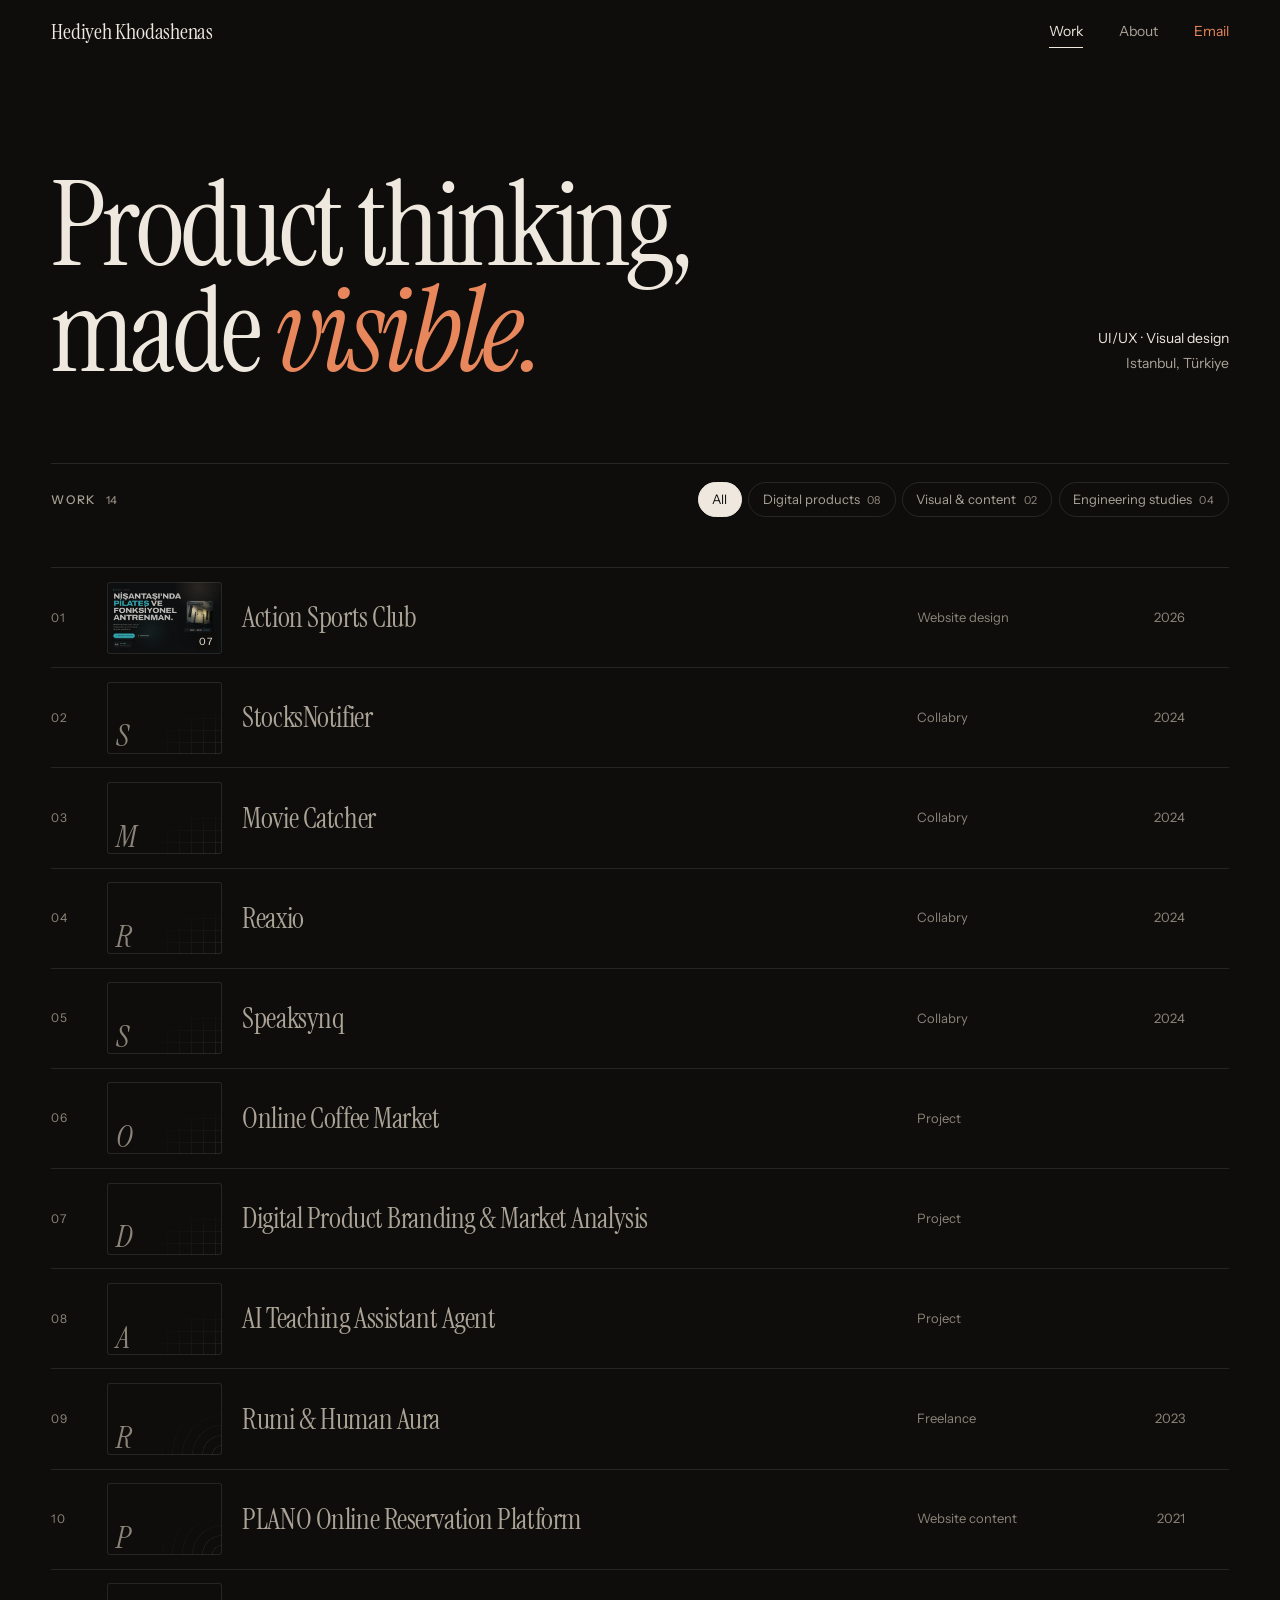
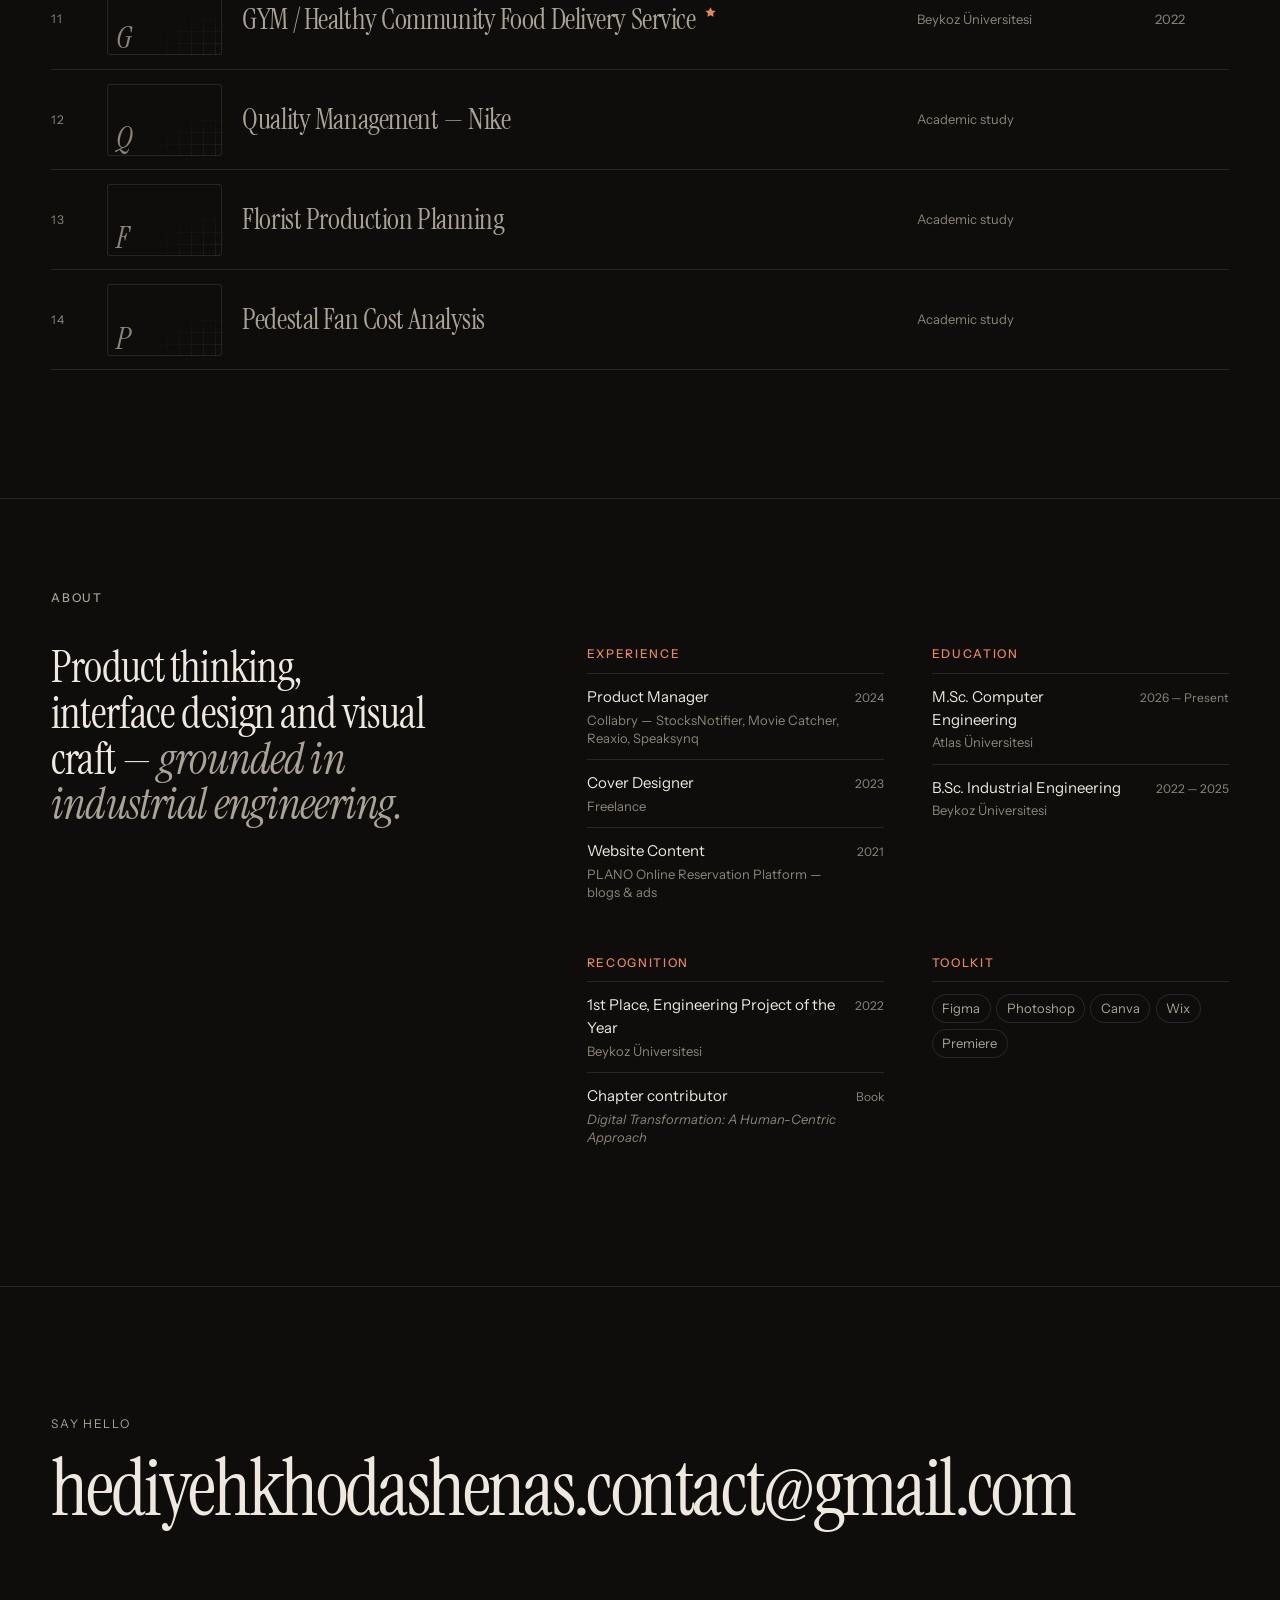
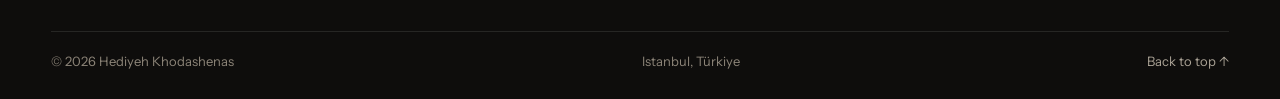
==== commit 04ca1342: "Update Work section with preview list and update employment history Co-authored-by: Hediyehkhodashen" ====
--- a/index.html
+++ b/index.html
@@ -4,12 +4,12 @@
   <meta charset="utf-8">
   <meta name="viewport" content="width=device-width, initial-scale=1">
   <title>Hediyeh Khodashenas — Product &amp; Design</title>
-  <meta name="description" content="Portfolio of Hediyeh Khodashenas, Product Manager and designer in Istanbul. UI/UX, visual design and product thinking.">
+  <meta name="description" content="Portfolio of Hediyeh Khodashenas, designer in Istanbul. UI/UX, visual design and product thinking.">
   <meta name="color-scheme" content="dark">
   <meta name="theme-color" content="#0E0D0C">
   <meta property="og:type" content="website">
   <meta property="og:title" content="Hediyeh Khodashenas — Product &amp; Design">
-  <meta property="og:description" content="Product Manager and designer in Istanbul. UI/UX, visual design and product thinking.">
+  <meta property="og:description" content="Designer in Istanbul. UI/UX, visual design and product thinking.">
   <link rel="icon" href="assets/favicon.svg" type="image/svg+xml">
   <link rel="preconnect" href="https://fonts.googleapis.com">
   <link rel="preconnect" href="https://fonts.gstatic.com" crossorigin>
@@ -40,7 +40,6 @@
         Product thinking,<br> made <em>visible.</em>
       </h1>
       <ul class="hero-meta" data-reveal>
-        <li>Product Manager, Collabry</li>
         <li>UI/UX · Visual design</li>
         <li>Istanbul, Türkiye</li>
       </ul>
@@ -48,33 +47,46 @@
 
     <!-- WORK -->
     <section class="work" id="work" aria-labelledby="work-title">
-      <div class="work-head" data-reveal>
-        <h2 class="section-label" id="work-title">Selected work <span class="count" data-count="all"></span></h2>
-        <div class="filters" role="group" aria-label="Filter projects by category">
-          <button type="button" class="filter" data-filter="all" aria-pressed="true">All</button>
-          <button type="button" class="filter" data-filter="digital" aria-pressed="false">Digital products <span class="count" data-count="digital"></span></button>
-          <button type="button" class="filter" data-filter="visual" aria-pressed="false">Visual &amp; content <span class="count" data-count="visual"></span></button>
-          <button type="button" class="filter" data-filter="engineering" aria-pressed="false">Engineering studies <span class="count" data-count="engineering"></span></button>
+      <!-- Index: previews only. The full design opens on click. -->
+      <div class="work-index" id="work-index">
+        <div class="work-head" data-reveal>
+          <h2 class="section-label" id="work-title">Work <span class="count" data-count="all"></span></h2>
+          <div class="filters" role="group" aria-label="Filter projects by category">
+            <button type="button" class="filter" data-filter="all" aria-pressed="true">All</button>
+            <button type="button" class="filter" data-filter="digital" aria-pressed="false">Digital products <span class="count" data-count="digital"></span></button>
+            <button type="button" class="filter" data-filter="visual" aria-pressed="false">Visual &amp; content <span class="count" data-count="visual"></span></button>
+            <button type="button" class="filter" data-filter="engineering" aria-pressed="false">Engineering studies <span class="count" data-count="engineering"></span></button>
+          </div>
+        </div>
+
+        <ol class="index" id="project-list" aria-label="Projects"></ol>
+
+        <noscript>
+          <figure class="noscript-figure">
+            <img src="assets/work/action-sports-club/hero.webp" alt="Action Sports Club homepage preview" width="1600" height="1103">
+            <figcaption>Action Sports Club — website design. Enable JavaScript to open each project.</figcaption>
+          </figure>
+        </noscript>
+      </div>
+
+      <!-- Project view: hidden until a project is chosen (or deep-linked with ?project=slug). -->
+      <div class="project-view" id="project-view" hidden>
+        <div class="pv-bar">
+          <a class="pv-back" id="pv-back" href="index.html#work">
+            <svg viewBox="0 0 16 16" width="16" height="16" aria-hidden="true"><path d="M13 8H3M7.5 3.5 3 8l4.5 4.5" fill="none" stroke="currentColor" stroke-width="1.4"/></svg>
+            <span>All work</span>
+          </a>
+          <span class="pv-hint" aria-hidden="true">Esc</span>
+        </div>
+        <div class="showcase" id="showcase" aria-label="Project showcase">
+          <div class="sc-main">
+            <div class="stage" id="stage"></div>
+            <div class="stage-bar" id="stage-bar"></div>
+            <div class="strip" id="strip" role="group" aria-label="Frames"></div>
+          </div>
+          <aside class="sc-info" id="info" aria-live="polite"></aside>
         </div>
       </div>
-
-      <div class="showcase" id="showcase" aria-label="Project showcase">
-        <div class="sc-main">
-          <div class="stage" id="stage"></div>
-          <div class="stage-bar" id="stage-bar"></div>
-          <div class="strip" id="strip" role="group" aria-label="Frames"></div>
-        </div>
-        <aside class="sc-info" id="info" aria-live="polite"></aside>
-      </div>
-
-      <ol class="index" id="project-list" aria-label="Projects"></ol>
-
-      <noscript>
-        <figure class="noscript-figure">
-          <img src="assets/work/action-sports-club/hero.webp" alt="Action Sports Club homepage" width="1600" height="1103">
-          <figcaption>Action Sports Club — website design. Enable JavaScript to browse every project.</figcaption>
-        </figure>
-      </noscript>
     </section>
 
     <!-- ABOUT -->
@@ -89,7 +101,7 @@
           <section class="cv-block" aria-labelledby="exp-title">
             <h3 id="exp-title">Experience</h3>
             <ul>
-              <li><span class="cv-what">Product Manager<small>Collabry — StocksNotifier, Movie Catcher, Reaxio, Speaksynq</small></span><span class="cv-when">2024 — Present</span></li>
+              <li><span class="cv-what">Product Manager<small>Collabry — StocksNotifier, Movie Catcher, Reaxio, Speaksynq</small></span><span class="cv-when">2024</span></li>
               <li><span class="cv-what">Cover Designer<small>Freelance</small></span><span class="cv-when">2023</span></li>
               <li><span class="cv-what">Website Content<small>PLANO Online Reservation Platform — blogs &amp; ads</small></span><span class="cv-when">2021</span></li>
             </ul>
--- a/assets/css/style.css
+++ b/assets/css/style.css
@@ -51,6 +51,7 @@
 :focus { outline: none; }
 :focus-visible { outline: 2px solid var(--accent); outline-offset: 3px; border-radius: 2px; }
 
+[hidden] { display: none !important; }
 .sr { position: absolute; width: 1px; height: 1px; overflow: hidden; clip: rect(0 0 0 0); white-space: nowrap; }
 
 .skip-link {
@@ -349,47 +350,89 @@
 .showcase.is-entering .sc-info > *:nth-child(3) { animation-delay: .08s; }
 .showcase.is-entering .sc-info > *:nth-child(n+4) { animation-delay: .12s; }
 
-/* ---------- Index ---------- */
-.index { list-style: none; margin: clamp(3rem, 6vw, 5rem) 0 0; padding: 0; border-top: 1px solid var(--line); }
+/* ---------- Index (preview list — the default Work view) ---------- */
+.index { list-style: none; margin: 0; padding: 0; border-top: 1px solid var(--line); }
 .item { border-bottom: 1px solid var(--line); }
 .item.is-entering { animation: rise .5s var(--ease) both; animation-delay: calc(var(--i, 0) * 28ms); }
 .row {
-  width: 100%; text-align: left; display: grid; align-items: baseline;
-  grid-template-columns: 3rem minmax(0, 1fr) minmax(8rem, 13rem) 7.5rem 6.5rem;
-  gap: 1rem; padding: 1.05rem 0; position: relative;
-  transition: padding-left .45s var(--ease), color .2s;
-}
-.row::before {
-  content: ""; position: absolute; left: 0; top: 50%; width: 0; height: 1px; background: var(--accent);
-  transition: width .45s var(--ease);
-}
-.row-no { font-size: .75rem; color: var(--ink-3); font-variant-numeric: tabular-nums; letter-spacing: .06em; transition: color .2s, opacity .2s; }
+  --pw: clamp(84px, 9vw, 128px);
+  width: 100%; text-align: left; display: grid; align-items: center;
+  grid-template-columns: 2.25rem var(--pw) minmax(0, 1fr) minmax(7rem, 12rem) 3.5rem 1.5rem;
+  gap: 1.25rem; padding: .85rem 0; position: relative;
+  transition: color .2s;
+}
+.row-no { font-size: .75rem; color: var(--ink-3); font-variant-numeric: tabular-nums; letter-spacing: .06em; transition: color .2s; }
+
+/* preview slot: a cropped first frame, or a quiet typographic mark when there are no images */
+.row-prev {
+  position: relative; display: block; width: var(--pw); aspect-ratio: 16 / 10; border-radius: 3px; overflow: hidden;
+  background: var(--bg-2); box-shadow: inset 0 0 0 1px var(--line);
+}
+.row-prev img {
+  width: 100%; height: 100%; object-fit: cover; object-position: 50% 0;
+  opacity: .78; filter: saturate(.85);
+  transition: opacity .4s, filter .4s, transform .8s var(--ease);
+  -webkit-user-drag: none; user-select: none;
+}
+.row-prev.has-img::after { content: ""; position: absolute; inset: 0; border-radius: inherit; box-shadow: inset 0 0 0 1px rgba(238,232,222,.08); pointer-events: none; }
+.row-prev-n {
+  position: absolute; right: 5px; bottom: 4px; font-size: .625rem; letter-spacing: .06em; font-variant-numeric: tabular-nums;
+  color: var(--ink); background: rgba(14,13,12,.72); padding: .05rem .3rem; border-radius: 2px;
+}
+.row-prev.is-empty { background: transparent; }
+.row-prev.is-empty::before {
+  content: ""; position: absolute; inset: 0; opacity: .7;
+  background-image: linear-gradient(var(--line) 1px, transparent 1px), linear-gradient(90deg, var(--line) 1px, transparent 1px);
+  background-size: 12px 12px;
+  -webkit-mask-image: radial-gradient(90% 90% at 100% 100%, #000, transparent 75%);
+  mask-image: radial-gradient(90% 90% at 100% 100%, #000, transparent 75%);
+}
+.row-prev.is-empty[data-cat="visual"]::before { background-image: repeating-radial-gradient(circle at 100% 100%, transparent 0 9px, var(--line) 9px 10px); background-size: auto; }
+.row-prev-mark {
+  position: absolute; left: .55rem; bottom: .1rem; font-family: var(--serif); font-style: italic;
+  font-size: clamp(1.5rem, 2.4vw, 2.1rem); line-height: 1; color: var(--ink-3); transition: color .3s;
+}
+
 .row-title {
-  font-family: var(--serif); font-size: clamp(1.4rem, 2.4vw, 2.1rem); line-height: 1.05; letter-spacing: -.015em;
-  color: var(--ink-2); transition: color .25s;
+  font-family: var(--serif); font-size: clamp(1.35rem, 2.3vw, 2rem); line-height: 1.05; letter-spacing: -.015em;
+  color: var(--ink-2); transition: color .25s, transform .45s var(--ease);
 }
 .row-award { display: inline-flex; color: var(--accent); margin-left: .5rem; vertical-align: .35em; }
 .row-meta, .row-year { font-size: .8125rem; color: var(--ink-3); transition: color .2s; }
-.row-year { font-variant-numeric: tabular-nums; }
-.row-frames {
-  justify-self: end; display: inline-flex; align-items: center; gap: .55rem;
-  font-size: .75rem; color: var(--ink-3); font-variant-numeric: tabular-nums;
-}
-.row-thumbs { display: inline-flex; }
-.row-thumbs img {
-  width: 26px; height: 18px; object-fit: cover; object-position: top; border-radius: 2px;
-  box-shadow: 0 0 0 1.5px var(--bg); margin-left: -8px; transition: margin .35s var(--ease);
-}
-.row-thumbs img:first-child { margin-left: 0; }
-.row:hover .row-title, .row:focus-visible .row-title { color: var(--ink); }
+.row-year { font-variant-numeric: tabular-nums; text-align: right; }
+.row-go {
+  justify-self: end; display: inline-grid; color: var(--ink-3);
+  opacity: 0; transform: translateX(-6px); transition: opacity .3s, transform .45s var(--ease), color .2s;
+}
+.row:hover .row-title, .row:focus-visible .row-title { color: var(--ink); transform: translateX(.35rem); }
 .row:hover .row-meta, .row:hover .row-year { color: var(--ink-2); }
-.row:hover .row-thumbs img { margin-left: 3px; }
-.row:hover .row-thumbs img:first-child { margin-left: 0; }
-.item.is-active .row { padding-left: 1.75rem; }
-.item.is-active .row::before { width: 1rem; }
-.item.is-active .row-title { color: var(--ink); font-style: italic; }
+.row:hover .row-prev img, .row:focus-visible .row-prev img { opacity: 1; filter: none; transform: scale(1.04); }
+.row:hover .row-prev-mark, .row:focus-visible .row-prev-mark { color: var(--accent); }
+.row:hover .row-go, .row:focus-visible .row-go { opacity: 1; transform: none; color: var(--accent); }
 .item.is-active .row-no { color: var(--accent); }
 .row:focus-visible { outline-offset: -2px; }
+
+/* ---------- Project view (full design, opened from the index) ---------- */
+.is-project .hero { display: none; }
+.is-project .work { padding-top: calc(var(--head-h) + 1rem); }
+.pv-bar {
+  display: flex; align-items: center; justify-content: space-between; gap: 1rem;
+  padding: .9rem 0; margin-bottom: clamp(1rem, 2vw, 1.5rem); border-top: 1px solid var(--line);
+}
+.pv-back {
+  display: inline-flex; align-items: center; gap: .6rem; text-decoration: none;
+  font-size: .8125rem; color: var(--ink-2); padding: .45rem .9rem .45rem .7rem; border-radius: 999px;
+  box-shadow: inset 0 0 0 1px var(--line-2); transition: color .2s, background-color .2s, box-shadow .2s;
+}
+.pv-back svg { transition: transform .35s var(--ease); }
+.pv-back:hover { background: var(--ink); color: var(--bg); box-shadow: none; }
+.pv-back:hover svg { transform: translateX(-3px); }
+.pv-hint {
+  font-size: .6875rem; letter-spacing: .08em; color: var(--ink-3);
+  padding: .2rem .45rem; border-radius: 3px; box-shadow: inset 0 0 0 1px var(--line);
+}
+@media (hover: none), (pointer: coarse) { .pv-hint { display: none; } }
+.project-view:not([hidden]) { animation: fadein .45s var(--ease); }
 
 /* cursor preview */
 .peek {
@@ -471,8 +514,8 @@
 @keyframes rise { from { opacity: 0; transform: translateY(14px); } to { opacity: 1; transform: none; } }
 @keyframes fadein { from { opacity: 0; } to { opacity: 1; } }
 
-.noscript-figure { margin: 0; }
-.noscript-figure img { width: 100%; height: auto; border-radius: var(--radius); }
+.noscript-figure { margin: 0; max-width: 360px; }
+.noscript-figure img { width: 100%; height: auto; aspect-ratio: 16 / 10; object-fit: cover; object-position: top; border-radius: 3px; }
 .noscript-figure figcaption { margin-top: .75rem; font-size: .875rem; color: var(--ink-2); }
 
 /* ---------- Responsive ---------- */
@@ -482,7 +525,7 @@
   .sc-info > * { grid-column: 1; }
   .sc-info .info-facts, .sc-info .tags, .sc-info .info-note, .sc-info .info-pager { grid-column: 2; }
   .sc-info .info-facts { grid-row: 1 / span 3; margin-top: 0; align-self: start; }
-  .row { grid-template-columns: 2.5rem minmax(0, 1fr) 10rem 6.5rem; }
+  .row { grid-template-columns: 2rem var(--pw) minmax(0, 1fr) minmax(6rem, 10rem) 1.5rem; }
   .row-year { display: none; }
   .about-grid { grid-template-columns: 1fr; }
 }
@@ -495,10 +538,11 @@
   .stage { aspect-ratio: 1 / 1; }
   .stage.is-plate { aspect-ratio: 4 / 3; }
   .sc-info { display: block; }
-  .row { grid-template-columns: 2rem minmax(0, 1fr) auto; gap: .25rem .75rem; padding: .9rem 0; }
-  .row-meta { grid-column: 2; grid-row: 2; }
-  .row-frames { grid-column: 3; grid-row: 1 / span 2; align-self: center; }
-  .row-thumbs { display: none; }
+  .row { --pw: 88px; grid-template-columns: var(--pw) minmax(0, 1fr); gap: .2rem 1rem; padding: .8rem 0; }
+  .row-no, .row-go, .row-year { display: none; }
+  .row-prev { grid-row: 1 / span 2; align-self: center; }
+  .row-title { grid-column: 2; align-self: end; }
+  .row-meta { grid-column: 2; grid-row: 2; align-self: start; }
   .cv { grid-template-columns: 1fr; }
   .lb-body { padding: 1rem .75rem 5rem; }
   .lb-nav { top: auto; bottom: 1rem; transform: none; }
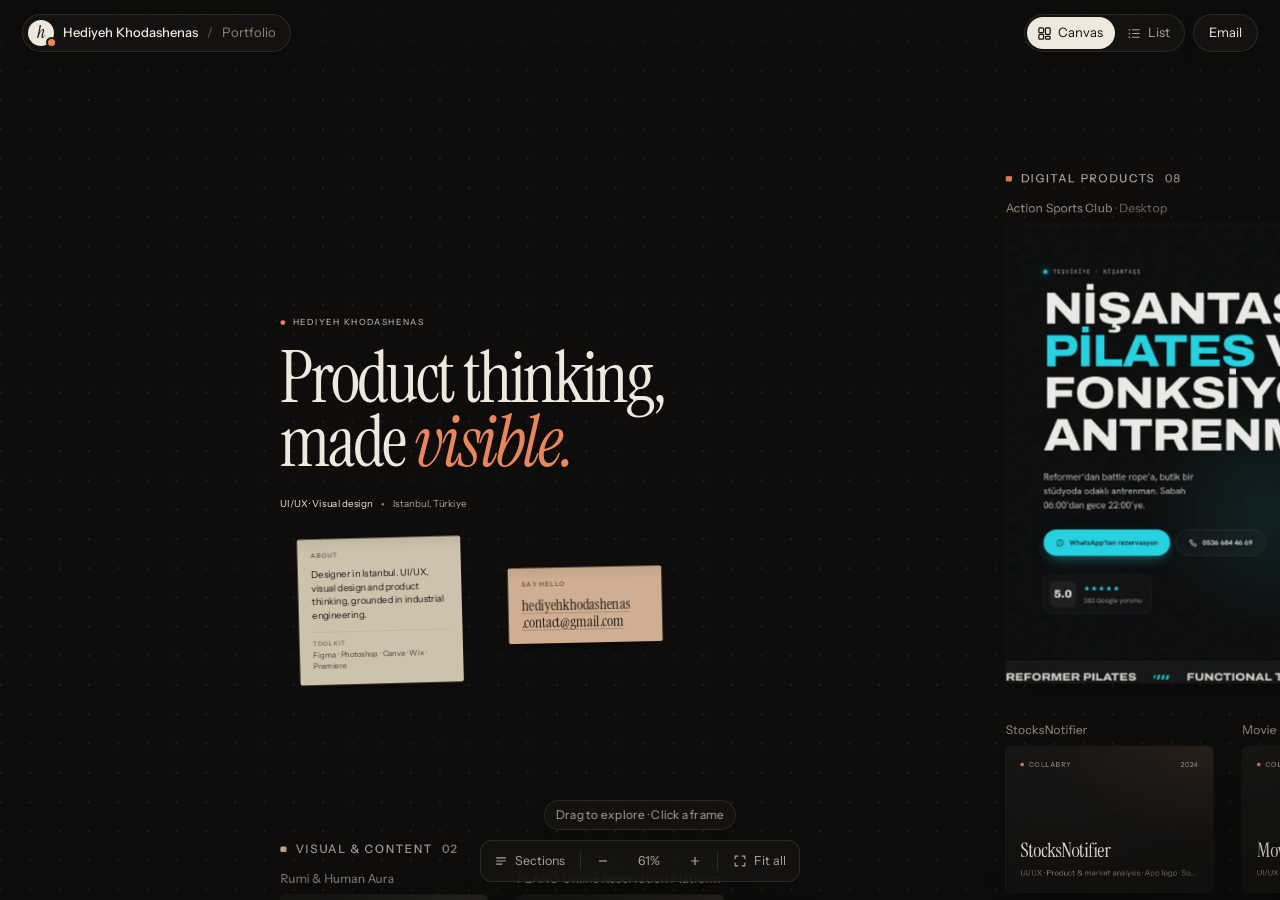
==== commit 4f00dc43: "Canvas redesign: pannable design canvas with artboards and sticky notes Co-authored-by: Hediyehkhoda" ====
--- a/index.html
+++ b/index.html
@@ -2,7 +2,7 @@
 <html lang="en">
 <head>
   <meta charset="utf-8">
-  <meta name="viewport" content="width=device-width, initial-scale=1">
+  <meta name="viewport" content="width=device-width, initial-scale=1, viewport-fit=cover">
   <title>Hediyeh Khodashenas — Product &amp; Design</title>
   <meta name="description" content="Portfolio of Hediyeh Khodashenas, designer in Istanbul. UI/UX, visual design and product thinking.">
   <meta name="color-scheme" content="dark">
@@ -15,69 +15,155 @@
   <link rel="preconnect" href="https://fonts.gstatic.com" crossorigin>
   <link rel="stylesheet" href="https://fonts.googleapis.com/css2?family=Instrument+Sans:ital,wght@0,400..700;1,400..700&amp;family=Instrument+Serif:ital@0;1&amp;display=swap">
   <link rel="stylesheet" href="assets/css/style.css">
-  <script>document.documentElement.classList.add('js');</script>
+  <link rel="stylesheet" href="assets/css/canvas.css">
+  <script>
+    document.documentElement.classList.add('js');
+    // Pick the view before first paint so the list never flashes on the canvas (or vice versa).
+    if (location.hash === '#list') document.documentElement.classList.add('view-list');
+  </script>
 </head>
 <body>
-  <a class="skip-link" href="#work">Skip to work</a>
-
-  <header class="masthead" id="masthead">
-    <div class="masthead-inner">
-      <a class="wordmark" href="#top" aria-label="Hediyeh Khodashenas, back to top">
-        Hediyeh Khodashenas
-      </a>
-      <nav class="nav" aria-label="Primary">
-        <a href="#work" data-nav="work">Work</a>
-        <a href="#about" data-nav="about">About</a>
-        <a href="mailto:hediyehkhodashenas.contact@gmail.com" class="nav-mail">Email</a>
-      </nav>
+  <a class="skip-link" href="#list-view" id="skip-link">Skip to the project list</a>
+
+  <!-- Floating chrome: file name on the left, view switch + email on the right -->
+  <header class="topbar" id="topbar">
+    <a class="tb-file" href="./" id="tb-home" aria-label="Hediyeh Khodashenas, portfolio home">
+      <span class="tb-mark" aria-hidden="true">h</span>
+      <span class="tb-name">Hediyeh Khodashenas</span>
+      <span class="tb-sep" aria-hidden="true">/</span>
+      <span class="tb-page">Portfolio</span>
+    </a>
+    <div class="tb-right">
+      <div class="seg" role="group" aria-label="View">
+        <button type="button" class="seg-btn" data-view="canvas" aria-pressed="true">
+          <svg viewBox="0 0 16 16" width="15" height="15" aria-hidden="true"><rect x="2" y="2" width="5" height="5" rx="1" fill="none" stroke="currentColor" stroke-width="1.3"/><rect x="9" y="2" width="5" height="7" rx="1" fill="none" stroke="currentColor" stroke-width="1.3"/><rect x="2" y="9" width="5" height="5" rx="1" fill="none" stroke="currentColor" stroke-width="1.3"/><rect x="9" y="11" width="5" height="3" rx="1" fill="none" stroke="currentColor" stroke-width="1.3"/></svg>
+          <span>Canvas</span>
+        </button>
+        <button type="button" class="seg-btn" data-view="list" aria-pressed="false">
+          <svg viewBox="0 0 16 16" width="15" height="15" aria-hidden="true"><path d="M5.5 4h8M5.5 8h8M5.5 12h8" stroke="currentColor" stroke-width="1.3" fill="none"/><circle cx="2.6" cy="4" r=".9" fill="currentColor"/><circle cx="2.6" cy="8" r=".9" fill="currentColor"/><circle cx="2.6" cy="12" r=".9" fill="currentColor"/></svg>
+          <span>List</span>
+        </button>
+      </div>
+      <a class="tb-mail" href="mailto:hediyehkhodashenas.contact@gmail.com">Email</a>
     </div>
   </header>
 
-  <main id="top">
-    <!-- HERO -->
-    <section class="hero" aria-labelledby="hero-title">
-      <h1 class="hero-title" id="hero-title" data-reveal>
-        Product thinking,<br> made <em>visible.</em>
-      </h1>
-      <ul class="hero-meta" data-reveal>
-        <li>UI/UX · Visual design</li>
-        <li>Istanbul, Türkiye</li>
-      </ul>
-    </section>
-
-    <!-- WORK -->
-    <section class="work" id="work" aria-labelledby="work-title">
-      <!-- Index: previews only. The full design opens on click. -->
-      <div class="work-index" id="work-index">
-        <div class="work-head" data-reveal>
-          <h2 class="section-label" id="work-title">Work <span class="count" data-count="all"></span></h2>
-          <div class="filters" role="group" aria-label="Filter projects by category">
-            <button type="button" class="filter" data-filter="all" aria-pressed="true">All</button>
-            <button type="button" class="filter" data-filter="digital" aria-pressed="false">Digital products <span class="count" data-count="digital"></span></button>
-            <button type="button" class="filter" data-filter="visual" aria-pressed="false">Visual &amp; content <span class="count" data-count="visual"></span></button>
-            <button type="button" class="filter" data-filter="engineering" aria-pressed="false">Engineering studies <span class="count" data-count="engineering"></span></button>
+  <main id="main">
+    <!-- ============ CANVAS (default view) ============ -->
+    <section class="canvas" id="canvas" aria-label="Design canvas: drag to explore, open a frame to see the project">
+      <div class="cv-viewport" id="cv-viewport">
+        <div class="cv-world" id="cv-world">
+
+          <!-- Intro: the title area the canvas opens on -->
+          <div class="cv-intro" id="cv-intro" data-x="-430" data-y="-150" data-w="860">
+            <p class="cv-intro-name">Hediyeh Khodashenas</p>
+            <h1 class="cv-intro-title">Product thinking,<br> made <em>visible.</em></h1>
+            <ul class="cv-intro-meta">
+              <li>UI/UX · Visual design</li>
+              <li>Istanbul, Türkiye</li>
+            </ul>
+          </div>
+
+          <!-- Section labels + artboards are placed here by main.js (from projects.js) -->
+          <div class="cv-layer" id="cv-boards"></div>
+
+          <!-- Sticky notes: real, short content only -->
+          <aside class="note note--sand" id="note-about" data-x="-440" data-y="190" data-r="-1.5" aria-labelledby="note-about-h">
+            <h2 class="note-h" id="note-about-h">About</h2>
+            <p class="note-lead">Designer in Istanbul. UI/UX, visual design and product thinking, grounded in industrial engineering.</p>
+            <p class="note-small"><span>Toolkit</span> Figma · Photoshop · Canva · Wix · Premiere</p>
+          </aside>
+
+          <aside class="note note--sage" id="note-experience" data-r="1.2" aria-labelledby="note-exp-h">
+            <h2 class="note-h" id="note-exp-h">Experience</h2>
+            <ul class="note-list">
+              <li><b>Product Manager</b><span>Collabry · StocksNotifier, Movie Catcher, Reaxio, Speaksynq</span><i>2024</i></li>
+              <li><b>Cover Designer</b><span>Freelance</span><i>2023</i></li>
+              <li><b>Website Content</b><span>PLANO · blogs &amp; ads</span><i>2021</i></li>
+            </ul>
+          </aside>
+
+          <aside class="note note--stone" id="note-education" data-r="-1" aria-labelledby="note-edu-h">
+            <h2 class="note-h" id="note-edu-h">Education</h2>
+            <ul class="note-list">
+              <li><b>M.Sc. Computer Engineering</b><span>Atlas Üniversitesi</span><i>2026 — Present</i></li>
+              <li><b>B.Sc. Industrial Engineering</b><span>Beykoz Üniversitesi</span><i>2022 — 2025</i></li>
+            </ul>
+          </aside>
+
+          <aside class="note note--rose" id="note-recognition" data-r="1.4" aria-labelledby="note-rec-h">
+            <h2 class="note-h" id="note-rec-h">Recognition</h2>
+            <ul class="note-list">
+              <li><b>1st Place, Engineering Project of the Year</b><span>Beykoz Üniversitesi</span><i>2022</i></li>
+              <li><b>Chapter contributor</b><span><em>Digital Transformation: A Human-Centric Approach</em></span></li>
+            </ul>
+          </aside>
+
+          <aside class="note note--clay" id="note-contact" data-r="-1.2" aria-labelledby="note-contact-h">
+            <h2 class="note-h" id="note-contact-h">Say hello</h2>
+            <a class="note-mail" href="mailto:hediyehkhodashenas.contact@gmail.com">hediyehkhodashenas<wbr>.contact<wbr>@gmail.com</a>
+          </aside>
+        </div>
+      </div>
+
+      <p class="cv-hint" id="cv-hint" aria-hidden="true"><span class="cv-hint-fine">Drag to explore · Click a frame</span><span class="cv-hint-touch">Drag to explore · Tap a frame</span></p>
+
+      <!-- HUD: sections, zoom, fit -->
+      <div class="hud" id="hud" role="toolbar" aria-label="Canvas controls">
+        <div class="hud-jump">
+          <button type="button" class="hud-btn hud-sections" id="hud-sections" aria-expanded="false" aria-controls="hud-menu">
+            <svg viewBox="0 0 16 16" width="14" height="14" aria-hidden="true"><path d="M2.5 4.5h11M2.5 8h11M2.5 11.5h7" stroke="currentColor" stroke-width="1.3" fill="none"/></svg>
+            <span id="hud-where">Sections</span>
+          </button>
+          <div class="hud-menu" id="hud-menu" hidden>
+            <p class="hud-menu-h">Jump to</p>
+            <ul id="hud-menu-list"></ul>
           </div>
         </div>
-
-        <ol class="index" id="project-list" aria-label="Projects"></ol>
-
-        <noscript>
-          <figure class="noscript-figure">
-            <img src="assets/work/action-sports-club/hero.webp" alt="Action Sports Club homepage preview" width="1600" height="1103">
-            <figcaption>Action Sports Club — website design. Enable JavaScript to open each project.</figcaption>
-          </figure>
-        </noscript>
-      </div>
-
-      <!-- Project view: hidden until a project is chosen (or deep-linked with ?project=slug). -->
-      <div class="project-view" id="project-view" hidden>
-        <div class="pv-bar">
-          <a class="pv-back" id="pv-back" href="index.html#work">
-            <svg viewBox="0 0 16 16" width="16" height="16" aria-hidden="true"><path d="M13 8H3M7.5 3.5 3 8l4.5 4.5" fill="none" stroke="currentColor" stroke-width="1.4"/></svg>
-            <span>All work</span>
-          </a>
-          <span class="pv-hint" aria-hidden="true">Esc</span>
-        </div>
+        <span class="hud-div" aria-hidden="true"></span>
+        <button type="button" class="hud-btn hud-icon" data-zoom="-1" aria-label="Zoom out" title="Zoom out (−)">
+          <svg viewBox="0 0 16 16" width="14" height="14" aria-hidden="true"><path d="M3.5 8h9" stroke="currentColor" stroke-width="1.4"/></svg>
+        </button>
+        <button type="button" class="hud-btn hud-zoom" id="hud-zoom" aria-label="Reset zoom to 100%" title="Zoom to 100% (1)">100%</button>
+        <button type="button" class="hud-btn hud-icon" data-zoom="1" aria-label="Zoom in" title="Zoom in (+)">
+          <svg viewBox="0 0 16 16" width="14" height="14" aria-hidden="true"><path d="M3.5 8h9M8 3.5v9" stroke="currentColor" stroke-width="1.4"/></svg>
+        </button>
+        <span class="hud-div" aria-hidden="true"></span>
+        <button type="button" class="hud-btn hud-fit" id="hud-fit" title="Fit all (0)">
+          <svg viewBox="0 0 16 16" width="14" height="14" aria-hidden="true"><path d="M2.5 6V2.5H6M10 2.5h3.5V6M13.5 10v3.5H10M6 13.5H2.5V10" fill="none" stroke="currentColor" stroke-width="1.3"/></svg>
+          <span>Fit all</span>
+        </button>
+      </div>
+    </section>
+
+    <!-- ============ LIST VIEW (accessible, also the no-canvas alternative) ============ -->
+    <section class="listview" id="list-view" aria-labelledby="lv-title" tabindex="-1">
+      <div class="lv-inner">
+        <header class="lv-head">
+          <p class="lv-kicker">Hediyeh Khodashenas</p>
+          <h2 class="lv-title" id="lv-title">Product thinking,<br class="lv-br"> made <em>visible.</em></h2>
+          <p class="lv-meta">UI/UX · Visual design <span aria-hidden="true">—</span> Istanbul, Türkiye</p>
+        </header>
+        <div id="lv-groups"></div>
+        <section class="lv-about" id="lv-about" aria-label="About"></section>
+        <footer class="lv-foot">
+          <a class="lv-mail" href="mailto:hediyehkhodashenas.contact@gmail.com">hediyehkhodashenas<wbr>.contact<wbr>@gmail.com</a>
+          <p>© <span class="js-year">2026</span> Hediyeh Khodashenas · Istanbul, Türkiye</p>
+        </footer>
+      </div>
+    </section>
+
+    <!-- ============ PROJECT VIEW: opens over the canvas, scrolls on its own ============ -->
+    <div class="project-view" id="project-view" role="dialog" aria-modal="true" aria-label="Project" hidden>
+      <div class="pv-bar">
+        <a class="pv-back" id="pv-back" href="./">
+          <svg viewBox="0 0 16 16" width="16" height="16" aria-hidden="true"><path d="M13 8H3M7.5 3.5 3 8l4.5 4.5" fill="none" stroke="currentColor" stroke-width="1.4"/></svg>
+          <span id="pv-back-label">Canvas</span>
+        </a>
+        <p class="pv-crumb" id="pv-crumb"></p>
+        <span class="pv-hint" aria-hidden="true">Esc</span>
+      </div>
+      <div class="pv-inner">
         <div class="showcase" id="showcase" aria-label="Project showcase">
           <div class="sc-main">
             <div class="stage" id="stage"></div>
@@ -86,67 +172,47 @@
           </div>
           <aside class="sc-info" id="info" aria-live="polite"></aside>
         </div>
-      </div>
-    </section>
-
-    <!-- ABOUT -->
-    <section class="about" id="about" aria-labelledby="about-title">
-      <h2 class="section-label" id="about-title" data-reveal>About</h2>
-      <div class="about-grid">
-        <p class="about-lead" data-reveal>
-          Product thinking, interface design and visual craft — <em>grounded in industrial engineering.</em>
-        </p>
-
-        <div class="cv" data-reveal>
-          <section class="cv-block" aria-labelledby="exp-title">
-            <h3 id="exp-title">Experience</h3>
-            <ul>
-              <li><span class="cv-what">Product Manager<small>Collabry — StocksNotifier, Movie Catcher, Reaxio, Speaksynq</small></span><span class="cv-when">2024</span></li>
-              <li><span class="cv-what">Cover Designer<small>Freelance</small></span><span class="cv-when">2023</span></li>
-              <li><span class="cv-what">Website Content<small>PLANO Online Reservation Platform — blogs &amp; ads</small></span><span class="cv-when">2021</span></li>
-            </ul>
-          </section>
-
-          <section class="cv-block" aria-labelledby="edu-title">
-            <h3 id="edu-title">Education</h3>
-            <ul>
-              <li><span class="cv-what">M.Sc. Computer Engineering<small>Atlas Üniversitesi</small></span><span class="cv-when">2026 — Present</span></li>
-              <li><span class="cv-what">B.Sc. Industrial Engineering<small>Beykoz Üniversitesi</small></span><span class="cv-when">2022 — 2025</span></li>
-            </ul>
-          </section>
-
-          <section class="cv-block" aria-labelledby="rec-title">
-            <h3 id="rec-title">Recognition</h3>
-            <ul>
-              <li><span class="cv-what">1st Place, Engineering Project of the Year<small>Beykoz Üniversitesi</small></span><span class="cv-when">2022</span></li>
-              <li><span class="cv-what">Chapter contributor<small><em>Digital Transformation: A Human-Centric Approach</em></small></span><span class="cv-when">Book</span></li>
-            </ul>
-          </section>
-
-          <section class="cv-block" aria-labelledby="tool-title">
-            <h3 id="tool-title">Toolkit</h3>
-            <ul class="toolkit">
-              <li>Figma</li><li>Photoshop</li><li>Canva</li><li>Wix</li><li>Premiere</li>
-            </ul>
-          </section>
-        </div>
-      </div>
-    </section>
+        <!-- Case study: filled only for projects that have one (see caseStudy in projects.js). -->
+        <section class="case-study" id="case-study" aria-labelledby="cs-title" hidden></section>
+      </div>
+    </div>
+
+    <noscript>
+      <div class="nojs">
+        <p class="lv-kicker">Hediyeh Khodashenas</p>
+        <h1 class="lv-title">Product thinking, made <em>visible.</em></h1>
+        <p class="lv-meta">UI/UX · Visual design — Istanbul, Türkiye</p>
+        <figure class="nojs-figure">
+          <img src="assets/work/action-sports-club/hero.webp" alt="Action Sports Club homepage preview" width="1600" height="1103">
+          <figcaption>Action Sports Club — website design, 2026</figcaption>
+        </figure>
+        <h2 class="lv-sec">Digital products</h2>
+        <ul class="nojs-list">
+          <li>Action Sports Club — Website design, 2026</li>
+          <li>StocksNotifier — Collabry, 2024 (Product Manager)</li>
+          <li>Movie Catcher — Collabry, 2024 (Product Manager)</li>
+          <li>Reaxio — Collabry, 2024 (Product Manager)</li>
+          <li>Speaksynq — Collabry, 2024 (Product Manager)</li>
+          <li>Online Coffee Market</li>
+          <li>Digital Product Branding &amp; Market Analysis</li>
+          <li>AI Teaching Assistant Agent</li>
+        </ul>
+        <h2 class="lv-sec">Visual &amp; content</h2>
+        <ul class="nojs-list">
+          <li>Rumi &amp; Human Aura — Book cover, 2023</li>
+          <li>PLANO Online Reservation Platform — Blogs and advertisement content, 2021</li>
+        </ul>
+        <h2 class="lv-sec">Engineering studies</h2>
+        <ul class="nojs-list">
+          <li>GYM / Healthy Community Food Delivery Service — 1st Place, Engineering Project of the Year 2022, Beykoz Üniversitesi</li>
+          <li>Quality Management — Nike (academic study, not a Nike commission or employment)</li>
+          <li>Florist Production Planning</li>
+          <li>Pedestal Fan Cost Analysis</li>
+        </ul>
+        <p class="lv-meta">Enable JavaScript to open each project. Say hello: <a href="mailto:hediyehkhodashenas.contact@gmail.com">hediyehkhodashenas.contact@gmail.com</a></p>
+      </div>
+    </noscript>
   </main>
-
-  <footer class="footer" id="contact">
-    <div class="footer-inner">
-      <p class="footer-kicker" data-reveal>Say hello</p>
-      <a class="footer-mail" href="mailto:hediyehkhodashenas.contact@gmail.com" data-reveal>
-        hediyehkhodashenas<wbr>.contact<wbr>@gmail.com
-      </a>
-      <div class="footer-base">
-        <span>© <span id="year">2026</span> Hediyeh Khodashenas</span>
-        <span>Istanbul, Türkiye</span>
-        <a href="#top">Back to top ↑</a>
-      </div>
-    </div>
-  </footer>
 
   <dialog class="lightbox" id="lightbox" aria-label="Expanded view">
     <div class="lb-bar">
@@ -165,9 +231,8 @@
     </button>
   </dialog>
 
-  <div class="peek" id="peek" aria-hidden="true"><img alt="" src="[data-uri]" decoding="async"></div>
-
   <script src="assets/js/projects.js"></script>
+  <script src="assets/js/camera.js"></script>
   <script src="assets/js/main.js"></script>
 </body>
 </html>
--- a/assets/css/style.css
+++ b/assets/css/style.css
@@ -1,6 +1,8 @@
 /* =================================================================
    Hediyeh Khodashenas — Portfolio
    Dark, gallery-like. Warm black, bone type, one ember accent.
+   style.css: base, project showcase, case study, lightbox.
+   canvas.css: the design-canvas home, list view, HUD and overlay.
    ================================================================= */
 
 :root {
@@ -30,7 +32,7 @@
 
 *, *::before, *::after { box-sizing: border-box; }
 html { -webkit-text-size-adjust: 100%; scroll-padding-top: calc(var(--head-h) + 16px); }
-html.lb-open { overflow: hidden; }
+html.lb-open, html.pv-open { overflow: hidden; }
 body {
   margin: 0;
   background: var(--bg);
@@ -60,82 +62,6 @@
   text-decoration: none; font-size: .875rem; transform: translateY(-160%); transition: transform .2s;
 }
 .skip-link:focus { transform: none; }
-
-/* ---------- Masthead ---------- */
-.masthead {
-  position: fixed; inset: 0 0 auto 0; z-index: 50; height: var(--head-h);
-  transition: background-color .35s, border-color .35s, backdrop-filter .35s;
-  border-bottom: 1px solid transparent;
-}
-.masthead.is-scrolled {
-  background: rgba(14, 13, 12, .9);
-  -webkit-backdrop-filter: blur(14px) saturate(1.2);
-  backdrop-filter: blur(14px) saturate(1.2);
-  border-bottom-color: var(--line);
-}
-.masthead-inner {
-  max-width: var(--max); height: 100%; margin: 0 auto; padding: 0 var(--gutter);
-  display: flex; align-items: center; justify-content: space-between; gap: 1rem;
-}
-.wordmark {
-  font-family: var(--serif); font-size: 1.375rem; line-height: 1; letter-spacing: -.01em;
-  text-decoration: none; white-space: nowrap;
-}
-.nav { display: flex; gap: clamp(1rem, 3vw, 2.25rem); font-size: .875rem; }
-.nav a {
-  position: relative; text-decoration: none; color: var(--ink-2); padding: .35rem 0;
-  transition: color .2s;
-}
-.nav a::after {
-  content: ""; position: absolute; left: 0; right: 0; bottom: 0; height: 1px; background: currentColor;
-  transform: scaleX(0); transform-origin: left; transition: transform .35s var(--ease);
-}
-.nav a:hover, .nav a[aria-current] { color: var(--ink); }
-.nav a:hover::after, .nav a[aria-current]::after { transform: scaleX(1); }
-.nav .nav-mail { color: var(--accent); }
-
-/* ---------- Layout helpers ---------- */
-main > section, .footer-inner { max-width: var(--max); margin: 0 auto; padding-left: var(--gutter); padding-right: var(--gutter); }
-
-.section-label {
-  margin: 0; font-family: var(--sans); font-weight: 500; font-size: .75rem;
-  letter-spacing: .14em; text-transform: uppercase; color: var(--ink-2);
-  display: flex; align-items: baseline; gap: .6rem;
-}
-.count { font-variant-numeric: tabular-nums; color: var(--ink-3); letter-spacing: .04em; font-size: .6875rem; }
-
-/* ---------- Hero ---------- */
-.hero {
-  padding-top: calc(var(--head-h) + clamp(3.5rem, 12vh, 8rem));
-  padding-bottom: clamp(2.5rem, 7vh, 4.5rem);
-  display: grid; grid-template-columns: 1fr auto; align-items: end; gap: 2rem 3rem;
-}
-.hero-title {
-  margin: 0; font-family: var(--serif); font-weight: 400;
-  font-size: clamp(3.25rem, 9.2vw, 9.5rem); line-height: .9; letter-spacing: -.035em;
-}
-.hero-title em { color: var(--accent); font-style: italic; padding-right: .06em; }
-.hero-meta {
-  list-style: none; margin: 0; padding: 0 0 .6rem; font-size: .875rem; color: var(--ink-2);
-  display: grid; gap: .3rem; text-align: right; white-space: nowrap;
-}
-.hero-meta li:first-child { color: var(--ink); }
-
-/* ---------- Work ---------- */
-.work { padding-top: 1rem; padding-bottom: clamp(4rem, 10vw, 8rem); }
-.work-head {
-  display: flex; flex-wrap: wrap; align-items: center; justify-content: space-between; gap: 1rem 2rem;
-  padding: 1.1rem 0; border-top: 1px solid var(--line); margin-bottom: clamp(1.25rem, 2.5vw, 2rem);
-}
-.filters { display: flex; flex-wrap: wrap; gap: .4rem; }
-.filter {
-  font-size: .8125rem; color: var(--ink-2); padding: .45rem .85rem; border-radius: 999px;
-  border: 1px solid var(--line); transition: color .2s, border-color .2s, background-color .2s;
-  display: inline-flex; gap: .45rem; align-items: baseline;
-}
-.filter:hover { color: var(--ink); border-color: var(--line-2); }
-.filter[aria-pressed="true"] { background: var(--ink); color: var(--bg); border-color: var(--ink); }
-.filter[aria-pressed="true"] .count { color: rgba(14, 13, 12, .6); }
 
 /* ---------- Showcase ---------- */
 .showcase {
@@ -350,138 +276,253 @@
 .showcase.is-entering .sc-info > *:nth-child(3) { animation-delay: .08s; }
 .showcase.is-entering .sc-info > *:nth-child(n+4) { animation-delay: .12s; }
 
-/* ---------- Index (preview list — the default Work view) ---------- */
-.index { list-style: none; margin: 0; padding: 0; border-top: 1px solid var(--line); }
-.item { border-bottom: 1px solid var(--line); }
-.item.is-entering { animation: rise .5s var(--ease) both; animation-delay: calc(var(--i, 0) * 28ms); }
-.row {
-  --pw: clamp(84px, 9vw, 128px);
-  width: 100%; text-align: left; display: grid; align-items: center;
-  grid-template-columns: 2.25rem var(--pw) minmax(0, 1fr) minmax(7rem, 12rem) 3.5rem 1.5rem;
-  gap: 1.25rem; padding: .85rem 0; position: relative;
-  transition: color .2s;
-}
-.row-no { font-size: .75rem; color: var(--ink-3); font-variant-numeric: tabular-nums; letter-spacing: .06em; transition: color .2s; }
-
-/* preview slot: a cropped first frame, or a quiet typographic mark when there are no images */
-.row-prev {
-  position: relative; display: block; width: var(--pw); aspect-ratio: 16 / 10; border-radius: 3px; overflow: hidden;
-  background: var(--bg-2); box-shadow: inset 0 0 0 1px var(--line);
-}
-.row-prev img {
-  width: 100%; height: 100%; object-fit: cover; object-position: 50% 0;
-  opacity: .78; filter: saturate(.85);
-  transition: opacity .4s, filter .4s, transform .8s var(--ease);
-  -webkit-user-drag: none; user-select: none;
-}
-.row-prev.has-img::after { content: ""; position: absolute; inset: 0; border-radius: inherit; box-shadow: inset 0 0 0 1px rgba(238,232,222,.08); pointer-events: none; }
-.row-prev-n {
-  position: absolute; right: 5px; bottom: 4px; font-size: .625rem; letter-spacing: .06em; font-variant-numeric: tabular-nums;
-  color: var(--ink); background: rgba(14,13,12,.72); padding: .05rem .3rem; border-radius: 2px;
-}
-.row-prev.is-empty { background: transparent; }
-.row-prev.is-empty::before {
-  content: ""; position: absolute; inset: 0; opacity: .7;
-  background-image: linear-gradient(var(--line) 1px, transparent 1px), linear-gradient(90deg, var(--line) 1px, transparent 1px);
-  background-size: 12px 12px;
-  -webkit-mask-image: radial-gradient(90% 90% at 100% 100%, #000, transparent 75%);
-  mask-image: radial-gradient(90% 90% at 100% 100%, #000, transparent 75%);
-}
-.row-prev.is-empty[data-cat="visual"]::before { background-image: repeating-radial-gradient(circle at 100% 100%, transparent 0 9px, var(--line) 9px 10px); background-size: auto; }
-.row-prev-mark {
-  position: absolute; left: .55rem; bottom: .1rem; font-family: var(--serif); font-style: italic;
-  font-size: clamp(1.5rem, 2.4vw, 2.1rem); line-height: 1; color: var(--ink-3); transition: color .3s;
-}
-
-.row-title {
-  font-family: var(--serif); font-size: clamp(1.35rem, 2.3vw, 2rem); line-height: 1.05; letter-spacing: -.015em;
-  color: var(--ink-2); transition: color .25s, transform .45s var(--ease);
-}
-.row-award { display: inline-flex; color: var(--accent); margin-left: .5rem; vertical-align: .35em; }
-.row-meta, .row-year { font-size: .8125rem; color: var(--ink-3); transition: color .2s; }
-.row-year { font-variant-numeric: tabular-nums; text-align: right; }
-.row-go {
-  justify-self: end; display: inline-grid; color: var(--ink-3);
-  opacity: 0; transform: translateX(-6px); transition: opacity .3s, transform .45s var(--ease), color .2s;
-}
-.row:hover .row-title, .row:focus-visible .row-title { color: var(--ink); transform: translateX(.35rem); }
-.row:hover .row-meta, .row:hover .row-year { color: var(--ink-2); }
-.row:hover .row-prev img, .row:focus-visible .row-prev img { opacity: 1; filter: none; transform: scale(1.04); }
-.row:hover .row-prev-mark, .row:focus-visible .row-prev-mark { color: var(--accent); }
-.row:hover .row-go, .row:focus-visible .row-go { opacity: 1; transform: none; color: var(--accent); }
-.item.is-active .row-no { color: var(--accent); }
-.row:focus-visible { outline-offset: -2px; }
-
-/* ---------- Project view (full design, opened from the index) ---------- */
-.is-project .hero { display: none; }
-.is-project .work { padding-top: calc(var(--head-h) + 1rem); }
-.pv-bar {
-  display: flex; align-items: center; justify-content: space-between; gap: 1rem;
-  padding: .9rem 0; margin-bottom: clamp(1rem, 2vw, 1.5rem); border-top: 1px solid var(--line);
-}
-.pv-back {
-  display: inline-flex; align-items: center; gap: .6rem; text-decoration: none;
-  font-size: .8125rem; color: var(--ink-2); padding: .45rem .9rem .45rem .7rem; border-radius: 999px;
-  box-shadow: inset 0 0 0 1px var(--line-2); transition: color .2s, background-color .2s, box-shadow .2s;
-}
-.pv-back svg { transition: transform .35s var(--ease); }
-.pv-back:hover { background: var(--ink); color: var(--bg); box-shadow: none; }
-.pv-back:hover svg { transform: translateX(-3px); }
-.pv-hint {
-  font-size: .6875rem; letter-spacing: .08em; color: var(--ink-3);
-  padding: .2rem .45rem; border-radius: 3px; box-shadow: inset 0 0 0 1px var(--line);
-}
-@media (hover: none), (pointer: coarse) { .pv-hint { display: none; } }
-.project-view:not([hidden]) { animation: fadein .45s var(--ease); }
-
-/* cursor preview */
-.peek {
-  position: fixed; left: 0; top: 0; z-index: 40; pointer-events: none; width: 260px;
-  border-radius: 4px; overflow: hidden; opacity: 0; transform: translate3d(-999px, 0, 0);
-  box-shadow: 0 24px 50px -16px rgba(0, 0, 0, .8), 0 0 0 1px var(--line-2);
-  transition: opacity .25s;
-}
-.peek img { width: 100%; aspect-ratio: 16 / 10; object-fit: cover; object-position: top; transform: scale(1.06); transition: transform .5s var(--ease); }
-.peek.is-on { opacity: 1; }
-.peek.is-on img { transform: none; }
-
-/* ---------- About ---------- */
-.about { padding-top: clamp(3rem, 7vw, 6rem); padding-bottom: clamp(4rem, 10vw, 8rem); border-top: 1px solid var(--line); max-width: var(--max); }
-.about-grid { display: grid; grid-template-columns: minmax(0, 5fr) minmax(0, 7fr); gap: clamp(2rem, 6vw, 6rem); margin-top: clamp(1.5rem, 3vw, 2.5rem); }
-.about-lead {
-  margin: 0; font-family: var(--serif); font-size: clamp(1.9rem, 3.4vw, 3.1rem); line-height: 1.05; letter-spacing: -.02em;
-  text-wrap: balance;
-}
-.about-lead em { color: var(--ink-2); }
-.cv { display: grid; grid-template-columns: 1fr 1fr; gap: 2.5rem 3rem; }
-.cv-block h3 { margin: 0 0 .6rem; font-size: .75rem; font-weight: 500; letter-spacing: .14em; text-transform: uppercase; color: var(--accent); }
-.cv-block ul { list-style: none; margin: 0; padding: 0; }
-.cv-block li {
-  display: flex; justify-content: space-between; align-items: baseline; gap: 1rem;
-  padding: .75rem 0; border-top: 1px solid var(--line); font-size: .9375rem;
-}
-.cv-what small { display: block; margin-top: .15rem; font-size: .8125rem; color: var(--ink-3); line-height: 1.4; }
-.cv-when { flex: none; font-size: .75rem; color: var(--ink-3); font-variant-numeric: tabular-nums; white-space: nowrap; }
-.cv-block .toolkit { display: flex; flex-wrap: wrap; gap: .35rem; padding-top: .75rem; border-top: 1px solid var(--line); }
-.cv-block .toolkit li { border: 0; padding: .3rem .65rem; border-radius: 999px; box-shadow: inset 0 0 0 1px var(--line); font-size: .8125rem; color: var(--ink-2); }
-
-/* ---------- Footer ---------- */
-.footer { border-top: 1px solid var(--line); background: var(--bg); }
-.footer-inner { padding-top: clamp(4rem, 10vw, 8rem); padding-bottom: 1.75rem; }
-.footer-kicker { margin: 0 0 1rem; font-size: .75rem; letter-spacing: .14em; text-transform: uppercase; color: var(--ink-2); }
-.footer-mail {
-  display: inline-block; font-family: var(--serif); font-size: clamp(1.9rem, 6.2vw, 6rem); line-height: 1;
-  letter-spacing: -.03em; text-decoration: none; overflow-wrap: anywhere;
-  background: linear-gradient(var(--accent), var(--accent)) 0 100% / 0 1px no-repeat;
-  padding-bottom: .08em; transition: background-size .6s var(--ease), color .3s;
-}
-.footer-mail:hover { color: var(--accent); background-size: 100% 1px; }
-.footer-base {
-  margin-top: clamp(3rem, 8vw, 6rem); padding-top: 1.25rem; border-top: 1px solid var(--line);
-  display: flex; flex-wrap: wrap; justify-content: space-between; gap: .75rem 2rem; font-size: .8125rem; color: var(--ink-3);
-}
-.footer-base a { text-decoration: none; color: var(--ink-2); }
-.footer-base a:hover { color: var(--ink); }
+/* ---------- Project view: see canvas.css for the overlay + bar ---------- */
+
+/* ---------- Case study (projects with `caseStudy` only) ---------- */
+.info-case {
+  display: grid; grid-template-columns: 1fr auto; align-items: center; column-gap: .75rem;
+  margin-top: 1.25rem; padding: .8rem .95rem; border-radius: var(--radius); text-decoration: none;
+  background: rgba(232, 135, 92, .08); box-shadow: inset 0 0 0 1px rgba(232, 135, 92, .35);
+  transition: background-color .2s, box-shadow .2s;
+}
+.info-case span { font-size: .875rem; color: var(--ink); }
+.info-case small { grid-column: 1; font-size: .75rem; color: var(--ink-3); }
+.info-case svg { grid-column: 2; grid-row: 1 / span 2; color: var(--accent); transform: rotate(90deg); transition: transform .35s var(--ease); }
+.info-case:hover { background: rgba(232, 135, 92, .14); box-shadow: inset 0 0 0 1px var(--accent); }
+.info-case:hover svg { transform: rotate(90deg) translateX(3px); }
+
+.case-study { margin-top: clamp(3.5rem, 8vw, 7rem); border-top: 1px solid var(--line); }
+.case-study:not([hidden]) { animation: fadein .5s var(--ease); }
+.cs-sec { padding-top: clamp(3rem, 6vw, 5.5rem); }
+
+.cs-intro { padding-top: clamp(2.5rem, 5vw, 4.5rem); display: grid; grid-template-columns: minmax(0, 7fr) minmax(0, 5fr); column-gap: clamp(2rem, 5vw, 5rem); align-items: end; }
+.cs-intro > * { grid-column: 1; }
+.cs-kicker {
+  margin: 0 0 1.1rem; display: flex; gap: .8rem; align-items: baseline;
+  font-size: .75rem; letter-spacing: .14em; text-transform: uppercase; color: var(--ink-3);
+}
+.cs-kicker span { color: var(--accent); }
+.cs-title {
+  margin: 0; font-family: var(--serif); font-weight: 400; font-size: clamp(2.3rem, 5.2vw, 4.6rem);
+  line-height: .98; letter-spacing: -.025em; text-wrap: balance;
+}
+.cs-title:focus { outline: none; }
+.cs-lede { margin: 1.25rem 0 0; color: var(--ink-2); font-size: clamp(1rem, 1.3vw, 1.125rem); max-width: 52ch; text-wrap: pretty; }
+.cs-disclaimer {
+  margin: 1.25rem 0 0; display: inline-flex; gap: .6rem; align-items: baseline; justify-self: start;
+  padding: .55rem .85rem; border-radius: 999px; font-size: .8125rem; color: var(--ink);
+  box-shadow: inset 0 0 0 1px var(--line-2); background: var(--bg-2);
+}
+.cs-disclaimer-sm { margin: 0 0 1.5rem; border-radius: var(--radius); }
+.cs-dot { flex: none; width: 7px; height: 7px; border-radius: 50%; background: var(--accent); transform: translateY(-1px); }
+.cs-toc {
+  grid-column: 2; grid-row: 1 / span 4; align-self: end;
+  display: grid; grid-template-columns: 1fr 1fr; border-top: 1px solid var(--line);
+}
+.cs-toc a {
+  display: flex; gap: .7rem; align-items: baseline; padding: .6rem 0; border-bottom: 1px solid var(--line);
+  font-size: .875rem; color: var(--ink-2); text-decoration: none; transition: color .2s;
+}
+.cs-toc a span { font-size: .6875rem; color: var(--ink-3); font-variant-numeric: tabular-nums; letter-spacing: .06em; }
+.cs-toc a:hover { color: var(--ink); }
+.cs-toc a:hover span { color: var(--accent); }
+
+.cs-sec-head { display: flex; align-items: baseline; gap: 1rem; padding-bottom: 1rem; margin-bottom: clamp(1.25rem, 2.5vw, 2rem); border-bottom: 1px solid var(--line); }
+.cs-no { font-size: .75rem; color: var(--accent); font-variant-numeric: tabular-nums; letter-spacing: .08em; }
+.cs-h { margin: 0; font-family: var(--serif); font-weight: 400; font-size: clamp(1.7rem, 3vw, 2.5rem); line-height: 1; letter-spacing: -.015em; }
+.cs-eyebrow { margin: 0 0 .7rem; font-size: .6875rem; letter-spacing: .14em; text-transform: uppercase; color: var(--ink-3); }
+.cs-p { margin: 0; color: var(--ink-2); text-wrap: pretty; max-width: 62ch; }
+.cs-mini { margin: 1rem 0 0; font-size: .8125rem; color: var(--ink-3); max-width: 80ch; text-wrap: pretty; }
+.cs-quote { margin: 0; font-family: var(--serif); font-size: clamp(1.5rem, 2.4vw, 2.1rem); line-height: 1.08; letter-spacing: -.01em; text-wrap: balance; }
+.cs-sub { margin: 1.4rem 0 .5rem; font-size: .8125rem; color: var(--ink-3); }
+
+/* 01 decision */
+.cs-decision { display: grid; grid-template-columns: minmax(180px, 3fr) minmax(0, 6fr) minmax(0, 4fr); gap: clamp(1.5rem, 3vw, 3rem); align-items: start; }
+.cs-score {
+  display: grid; grid-template-columns: auto 1fr; align-items: baseline; padding: 1.4rem 1.4rem 1.2rem; border-radius: var(--radius);
+  background: radial-gradient(130% 100% at 0% 0%, rgba(232, 135, 92, .16), rgba(232, 135, 92, .03) 70%); box-shadow: inset 0 0 0 1px rgba(232, 135, 92, .3);
+}
+.cs-score-n { font-family: var(--serif); font-size: clamp(4rem, 7vw, 6rem); line-height: .85; color: var(--accent); letter-spacing: -.03em; }
+.cs-score-of { font-size: 1rem; color: var(--ink-2); padding-left: .3rem; }
+.cs-score-l { grid-column: 1 / -1; margin-top: .9rem; font-size: .8125rem; color: var(--ink); }
+.cs-callout { margin: 0 0 1rem; font-family: var(--serif); font-size: clamp(1.7rem, 2.8vw, 2.5rem); line-height: 1.02; letter-spacing: -.015em; text-wrap: balance; }
+.cs-refine { margin: 0; padding: 0; list-style: none; counter-reset: r; display: grid; gap: .5rem; }
+.cs-refine li { counter-increment: r; display: grid; grid-template-columns: 1.6rem 1fr; font-size: .9375rem; }
+.cs-refine li::before { content: counter(r, decimal-leading-zero); color: var(--accent); font-size: .75rem; padding-top: .2em; font-variant-numeric: tabular-nums; }
+.cs-others { list-style: none; margin: 0; padding: 0; border-top: 1px solid var(--line); }
+.cs-others li { display: grid; grid-template-columns: auto 1fr; column-gap: .8rem; padding: .9rem 0; border-bottom: 1px solid var(--line); }
+.cs-other-k { font-family: var(--serif); font-size: 1.5rem; line-height: 1; }
+.cs-other-s { align-self: center; font-size: .875rem; font-variant-numeric: tabular-nums; }
+.cs-other-s small, .cs-tab-score small { color: var(--ink-3); font-size: .75em; }
+.cs-others p { grid-column: 1 / -1; margin: .45rem 0 0; font-size: .8125rem; color: var(--ink-2); text-wrap: pretty; }
+
+/* figures */
+.cs-fig { margin: 0; }
+.cs-fig figcaption { margin-top: .6rem; font-size: .75rem; color: var(--ink-3); letter-spacing: .02em; }
+.cs-zoom { position: relative; display: block; width: 100%; border-radius: var(--radius); overflow: hidden; cursor: zoom-in; background: var(--bg-2); box-shadow: 0 0 0 1px var(--line); }
+.cs-zoom img { width: 100%; height: auto; transition: transform .6s var(--ease); }
+.cs-zoom-ico {
+  position: absolute; top: 10px; right: 10px; display: grid; place-items: center; width: 32px; height: 32px; border-radius: 50%;
+  background: rgba(14, 13, 12, .75); color: var(--ink); box-shadow: inset 0 0 0 1px var(--line-2);
+  opacity: 0; transform: translateY(-3px); transition: opacity .25s, transform .25s var(--ease);
+}
+.cs-zoom:hover .cs-zoom-ico, .cs-zoom:focus-visible .cs-zoom-ico { opacity: 1; transform: none; }
+.cs-zoom:hover img { transform: scale(1.012); }
+@media (hover: none), (pointer: coarse) { .cs-zoom-ico { opacity: 1; transform: none; } }
+.cs-zoom.is-mobile { border-radius: 18px; }
+
+/* 02 directions */
+.cs-fig-wide { margin-bottom: clamp(1.5rem, 3vw, 2.5rem); }
+.cs-compare-row { display: grid; grid-template-columns: minmax(0, 7fr) minmax(0, 4fr); gap: clamp(1.5rem, 4vw, 4rem); align-items: center; }
+.cs-question .cs-mini { margin-top: 1rem; }
+.cs-switch { margin-top: clamp(2.5rem, 5vw, 4rem); }
+.cs-tabs { display: flex; gap: .4rem; flex-wrap: wrap; margin-bottom: 1.25rem; }
+.cs-tab {
+  display: inline-flex; align-items: baseline; gap: .6rem; padding: .55rem .95rem .55rem .7rem; border-radius: 999px;
+  color: var(--ink-2); box-shadow: inset 0 0 0 1px var(--line); transition: color .2s, background-color .2s, box-shadow .2s;
+}
+.cs-tab-key {
+  align-self: center; display: grid; place-items: center; width: 1.6rem; height: 1.6rem; border-radius: 50%;
+  font-family: var(--serif); font-size: 1.05rem; line-height: 1; box-shadow: inset 0 0 0 1px var(--line-2);
+}
+.cs-tab-name { font-size: .875rem; }
+.cs-tab-score { font-size: .75rem; color: var(--ink-3); font-variant-numeric: tabular-nums; }
+.cs-tab:hover { color: var(--ink); box-shadow: inset 0 0 0 1px var(--line-2); }
+.cs-tab[aria-selected="true"] { background: var(--ink); color: var(--bg); box-shadow: none; }
+.cs-tab[aria-selected="true"] .cs-tab-key { background: var(--accent); color: var(--accent-ink); box-shadow: none; }
+.cs-tab[aria-selected="true"] .cs-tab-score, .cs-tab[aria-selected="true"] .cs-tab-score small { color: rgba(14, 13, 12, .6); }
+.cs-panel:not([hidden]) { animation: fadein .35s var(--ease); }
+.cs-dir { display: grid; grid-template-columns: minmax(0, 7fr) minmax(0, 2.1fr) minmax(0, 3.6fr); gap: clamp(1rem, 2.2vw, 2rem); align-items: start; }
+.cs-chip { display: inline-block; margin: 0 0 .9rem; padding: .25rem .6rem; border-radius: 999px; font-size: .6875rem; letter-spacing: .1em; text-transform: uppercase; background: var(--accent); color: var(--accent-ink); }
+.cs-dir-idea { margin: 0; font-family: var(--serif); font-size: clamp(1.35rem, 1.9vw, 1.7rem); line-height: 1.1; text-wrap: balance; }
+.cs-swatches { display: flex; gap: .35rem; margin: 1rem 0 0; }
+.cs-swatches span { width: 26px; height: 26px; border-radius: 50%; box-shadow: inset 0 0 0 1px rgba(238, 232, 222, .25); }
+.cs-facts { margin: 1.1rem 0 0; border-top: 1px solid var(--line); }
+.cs-facts div { padding: .6rem 0; border-bottom: 1px solid var(--line); }
+.cs-facts dt { font-size: .6875rem; letter-spacing: .12em; text-transform: uppercase; color: var(--ink-3); }
+.cs-facts dd { margin: .2rem 0 0; font-size: .8125rem; color: var(--ink-2); text-wrap: pretty; }
+
+/* 03 problem */
+.cs-two { display: grid; grid-template-columns: minmax(0, 7fr) minmax(0, 5fr); gap: clamp(2rem, 5vw, 5rem); align-items: start; }
+.cs-facts-lg { margin: 0; }
+.cs-facts-lg div { display: grid; grid-template-columns: minmax(130px, 1fr) minmax(0, 3fr); gap: 1rem; padding: .85rem 0; }
+.cs-facts-lg dd { margin: 0; font-size: .9375rem; color: var(--ink); }
+.cs-job { padding: 1.5rem; border-radius: var(--radius); background: var(--bg-2); box-shadow: inset 0 0 0 1px var(--line); }
+.cs-job .cs-quote { color: var(--accent); margin-bottom: 1rem; }
+
+/* tables */
+.cs-table-wrap { overflow-x: auto; -webkit-overflow-scrolling: touch; }
+.cs-table { width: 100%; border-collapse: collapse; font-size: .8125rem; }
+.cs-table th, .cs-table td { text-align: left; vertical-align: top; padding: .8rem .9rem .8rem 0; border-bottom: 1px solid var(--line); }
+.cs-table thead th { font-weight: 500; font-size: .6875rem; letter-spacing: .12em; text-transform: uppercase; color: var(--ink-3); border-bottom-color: var(--line-2); }
+.cs-bench td { color: var(--ink-2); }
+.cs-bench tbody th { font-weight: 500; white-space: nowrap; }
+.cs-bench tbody th a { text-decoration: none; color: var(--ink); }
+.cs-bench tbody th a:hover { color: var(--accent); }
+.cs-bench tbody th small { display: block; color: var(--ink-3); font-weight: 400; margin-top: .1rem; }
+.cs-bench .cs-take { color: var(--ink); }
+.cs-method { margin: 0 0 1rem; }
+
+/* 05 brainstorm */
+.cs-grid4 { display: grid; grid-template-columns: repeat(4, minmax(0, 1fr)); gap: 1rem; }
+.cs-grid3 { display: grid; grid-template-columns: repeat(3, minmax(0, 1fr)); gap: 1rem; }
+.cs-card { padding: 1.25rem; border-radius: var(--radius); background: var(--bg-2); box-shadow: inset 0 0 0 1px var(--line); }
+.cs-card.is-accent { box-shadow: inset 0 0 0 1px rgba(232, 135, 92, .35); background: linear-gradient(180deg, rgba(232, 135, 92, .07), var(--bg-2) 60%); }
+.cs-card ul { list-style: none; margin: 0; padding: 0; display: grid; gap: .55rem; font-size: .875rem; }
+.cs-hmw li { color: var(--ink); font-family: var(--serif); font-size: 1.15rem; line-height: 1.15; }
+.cs-kept li, .cs-dropped li { display: grid; grid-template-columns: 1rem 1fr; gap: .5rem; }
+.cs-kept svg { color: var(--accent); margin-top: .2em; }
+.cs-dropped svg { color: var(--ink-3); margin-top: .25em; }
+.cs-dropped s { color: var(--ink-2); text-decoration-color: rgba(238, 232, 222, .35); }
+.cs-dropped small { display: block; color: var(--ink-3); font-size: .75rem; }
+.cs-ticks li, .cs-arrows li { position: relative; padding-left: 1.2rem; color: var(--ink-2); }
+.cs-ticks li::before { content: ""; position: absolute; left: 0; top: .55em; width: 6px; height: 6px; border-radius: 50%; background: var(--accent); }
+.cs-arrows li::before { content: "→"; position: absolute; left: 0; color: var(--ink-3); }
+
+/* 06 key screens */
+.cs-screens { display: grid; grid-template-columns: repeat(3, minmax(0, 1fr)); gap: clamp(1rem, 2vw, 1.75rem); }
+.cs-screen .cs-zoom { aspect-ratio: 16 / 10; }
+.cs-screen .cs-zoom img { height: 100%; object-fit: cover; object-position: top; }
+.cs-screen h4 { margin: 1rem 0 .6rem; font-family: var(--serif); font-weight: 400; font-size: 1.4rem; line-height: 1; }
+.cs-kv { margin: 0 0 .7rem; font-size: .8125rem; color: var(--ink); }
+.cs-tag { display: inline-flex; align-items: center; gap: .3rem; margin-right: .5rem; padding: .1rem .45rem; border-radius: 999px; font-size: .6875rem; letter-spacing: .06em; text-transform: uppercase; color: var(--ink-3); box-shadow: inset 0 0 0 1px var(--line); vertical-align: 1px; }
+.cs-tag.is-kept { color: var(--accent); box-shadow: inset 0 0 0 1px rgba(232, 135, 92, .4); }
+.cs-drop-list { list-style: none; margin: .45rem 0 0; padding: 0; display: grid; gap: .35rem; color: var(--ink-2); }
+
+/* 07 evaluation */
+.cs-eval { display: grid; grid-template-columns: minmax(0, 7fr) minmax(0, 5fr); gap: clamp(2rem, 4vw, 4rem); align-items: start; }
+.cs-scores th[scope="col"] small { display: block; text-transform: none; letter-spacing: 0; font-size: .6875rem; margin-top: .1rem; }
+.cs-scores td { white-space: nowrap; }
+.cs-scores tbody th { font-weight: 400; color: var(--ink-2); }
+.cs-scores .dir-A { background: rgba(232, 135, 92, .06); padding-left: .7rem; }
+.cs-scores thead .dir-A { color: var(--accent); }
+.cs-scores td:not(.dir-A), .cs-scores thead th:not(:first-child):not(.dir-A) { padding-left: .7rem; }
+.cs-dots { display: inline-flex; gap: 3px; margin-right: .5rem; vertical-align: middle; }
+.cs-dots i { width: 7px; height: 7px; border-radius: 50%; box-shadow: inset 0 0 0 1px var(--line-2); }
+.cs-dots i.on { background: var(--ink-2); box-shadow: none; }
+.cs-scores .dir-A .cs-dots i.on { background: var(--accent); }
+.cs-num { font-variant-numeric: tabular-nums; color: var(--ink); }
+.cs-scores tfoot th, .cs-scores tfoot td { border-bottom: 0; padding-top: 1rem; font-family: var(--serif); font-size: 1.9rem; font-weight: 400; line-height: 1; }
+.cs-scores tfoot th { font-family: var(--sans); font-size: .75rem; letter-spacing: .12em; text-transform: uppercase; color: var(--ink-3); vertical-align: middle; }
+.cs-scores tfoot .dir-A { color: var(--accent); }
+.cs-measure .cs-eyebrow + .cs-bars { margin-bottom: 1.6rem; }
+.cs-bars { list-style: none; margin: 0; padding: 0; display: grid; gap: .55rem; }
+.cs-bars li { display: grid; grid-template-columns: 1.2rem minmax(0, 1fr) 6.2rem; align-items: center; gap: .7rem; font-size: .8125rem; }
+.cs-bar-k { font-family: var(--serif); font-size: 1.15rem; line-height: 1; }
+.cs-bar-track { height: 10px; border-radius: 999px; background: var(--bg-3); overflow: hidden; }
+.cs-bar { display: block; height: 100%; border-radius: inherit; background: var(--ink-3); }
+.cs-bars li[data-dir="A"] .cs-bar { background: var(--accent); }
+.cs-bar-v { text-align: right; color: var(--ink-2); font-variant-numeric: tabular-nums; }
+
+/* end */
+.cs-end { margin-top: clamp(3rem, 6vw, 5rem); padding-top: 1.25rem; border-top: 1px solid var(--line); display: flex; justify-content: space-between; gap: 1rem; flex-wrap: wrap; font-size: .8125rem; color: var(--ink-3); }
+.cs-end p { margin: 0; }
+.cs-top { color: var(--ink-2); text-decoration: none; }
+.cs-top:hover { color: var(--accent); }
+
+.lb-frame.is-narrow { max-width: 420px; }
+
+@media (max-width: 1080px) {
+  .cs-intro { grid-template-columns: 1fr; }
+  .cs-toc { grid-column: 1; grid-row: auto; margin-top: 2rem; grid-template-columns: repeat(4, 1fr); column-gap: 1rem; }
+  .cs-decision { grid-template-columns: minmax(160px, 1fr) minmax(0, 2.4fr); }
+  .cs-others { grid-column: 1 / -1; display: grid; grid-template-columns: 1fr 1fr; column-gap: 2rem; }
+  .cs-dir { grid-template-columns: minmax(0, 3fr) minmax(0, 1fr); }
+  .cs-dir-info { grid-column: 1 / -1; }
+  .cs-grid4 { grid-template-columns: 1fr 1fr; }
+  .cs-eval, .cs-two { grid-template-columns: 1fr; }
+}
+@media (max-width: 720px) {
+  .case-study { margin-top: 3rem; }
+  .cs-toc { grid-template-columns: 1fr 1fr; }
+  .cs-disclaimer { border-radius: var(--radius); }
+  .cs-decision { grid-template-columns: 1fr; }
+  .cs-others { grid-template-columns: 1fr; }
+  .cs-compare-row { grid-template-columns: 1fr; }
+  .cs-fig-wide .cs-zoom { overflow-x: auto; }
+  .cs-tabs { flex-wrap: nowrap; overflow-x: auto; scrollbar-width: none; margin-left: calc(var(--gutter) * -1); margin-right: calc(var(--gutter) * -1); padding: 0 var(--gutter); }
+  .cs-tabs::-webkit-scrollbar { display: none; }
+  .cs-tab { flex: none; }
+  .cs-dir { grid-template-columns: minmax(0, 1fr) minmax(0, 1fr); }
+  .cs-dir-desk { grid-column: 1 / -1; }
+  .cs-dir-mob { grid-column: 1; }
+  .cs-dir-info { grid-column: 2; grid-row: 2; }
+  .cs-facts-lg div { grid-template-columns: 1fr; gap: .2rem; }
+  .cs-grid4, .cs-grid3, .cs-screens { grid-template-columns: 1fr; }
+  .cs-bench thead { display: none; }
+  .cs-bench, .cs-bench tbody, .cs-bench tr, .cs-bench th, .cs-bench td { display: block; }
+  .cs-bench tr { padding: .9rem 0; border-bottom: 1px solid var(--line); }
+  .cs-bench th, .cs-bench td { border: 0; padding: .15rem 0; }
+  .cs-bench tbody th { white-space: normal; font-size: .9375rem; margin-bottom: .3rem; }
+  .cs-bench td::before { content: attr(data-l); display: block; font-size: .625rem; letter-spacing: .12em; text-transform: uppercase; color: var(--ink-3); margin-top: .45rem; }
+  .cs-scores .cs-dots { display: none; }
+  .cs-scores th, .cs-scores td { padding-right: .5rem; }
+}
+@media (max-width: 480px) {
+  .cs-dir { grid-template-columns: 1fr; }
+  .cs-dir-mob { max-width: 240px; }
+  .cs-dir-info { grid-column: 1; grid-row: auto; }
+}
 
 /* ---------- Lightbox ---------- */
 .lightbox {
@@ -514,10 +555,6 @@
 @keyframes rise { from { opacity: 0; transform: translateY(14px); } to { opacity: 1; transform: none; } }
 @keyframes fadein { from { opacity: 0; } to { opacity: 1; } }
 
-.noscript-figure { margin: 0; max-width: 360px; }
-.noscript-figure img { width: 100%; height: auto; aspect-ratio: 16 / 10; object-fit: cover; object-position: top; border-radius: 3px; }
-.noscript-figure figcaption { margin-top: .75rem; font-size: .875rem; color: var(--ink-2); }
-
 /* ---------- Responsive ---------- */
 @media (max-width: 1080px) {
   .showcase { grid-template-columns: 1fr; }
@@ -525,35 +562,17 @@
   .sc-info > * { grid-column: 1; }
   .sc-info .info-facts, .sc-info .tags, .sc-info .info-note, .sc-info .info-pager { grid-column: 2; }
   .sc-info .info-facts { grid-row: 1 / span 3; margin-top: 0; align-self: start; }
-  .row { grid-template-columns: 2rem var(--pw) minmax(0, 1fr) minmax(6rem, 10rem) 1.5rem; }
-  .row-year { display: none; }
-  .about-grid { grid-template-columns: 1fr; }
 }
 @media (max-width: 720px) {
   :root { --head-h: 56px; }
-  .wordmark { font-size: 1.2rem; }
-  .nav { gap: 1rem; font-size: .8125rem; }
-  .hero { grid-template-columns: 1fr; padding-top: calc(var(--head-h) + 3rem); }
-  .hero-meta { text-align: left; display: flex; flex-wrap: wrap; gap: .25rem 1rem; white-space: normal; }
   .stage { aspect-ratio: 1 / 1; }
   .stage.is-plate { aspect-ratio: 4 / 3; }
   .sc-info { display: block; }
-  .row { --pw: 88px; grid-template-columns: var(--pw) minmax(0, 1fr); gap: .2rem 1rem; padding: .8rem 0; }
-  .row-no, .row-go, .row-year { display: none; }
-  .row-prev { grid-row: 1 / span 2; align-self: center; }
-  .row-title { grid-column: 2; align-self: end; }
-  .row-meta { grid-column: 2; grid-row: 2; align-self: start; }
-  .cv { grid-template-columns: 1fr; }
   .lb-body { padding: 1rem .75rem 5rem; }
   .lb-nav { top: auto; bottom: 1rem; transform: none; }
   .lb-nav:active { transform: scale(.94); }
   .lb-title span { display: none; }
 }
-@media (max-width: 420px) {
-  .wordmark { font-size: 1.05rem; }
-  .filter { font-size: .75rem; padding: .4rem .7rem; }
-}
-
 @media (prefers-reduced-motion: reduce) {
   *, *::before, *::after { animation-duration: .01ms !important; animation-delay: 0s !important; transition-duration: .01ms !important; scroll-behavior: auto !important; }
   .js [data-reveal] { opacity: 1; transform: none; }
--- a/assets/css/canvas.css
+++ b/assets/css/canvas.css
@@ -0,0 +1,480 @@
+/* =================================================================
+   Canvas home — a calm design file you can pan around.
+   Artboards (projects), a few sticky notes, a small HUD.
+   World sizes are in canvas px; anything multiplied by --iz (1 / zoom)
+   stays the same size on screen, like frame labels in a design tool.
+   ================================================================= */
+
+:root {
+  --panel: rgba(22, 21, 19, .78);
+  --panel-solid: #1A1917;
+  --frame: #151412;
+  --tint-digital: 232, 135, 92;
+  --tint-visual: 214, 192, 156;
+  --tint-engineering: 162, 182, 158;
+  --shadow-frame: 0 0 0 1px rgba(238, 232, 222, .07), 0 1px 2px rgba(0, 0, 0, .35), 0 22px 44px -26px rgba(0, 0, 0, .75);
+  --shadow-lift: 0 0 0 1px rgba(238, 232, 222, .1), 0 2px 4px rgba(0, 0, 0, .35), 0 36px 70px -30px rgba(0, 0, 0, .9);
+}
+
+html.js:not(.view-list), html.js:not(.view-list) body { overflow: hidden; height: 100%; overscroll-behavior: none; }
+html.view-list .canvas { display: none; }
+html:not(.view-list) .listview, html:not(.js) .listview, html:not(.js) .canvas, html:not(.js) .seg { display: none; }
+
+/* ---------- Floating top bar ---------- */
+.topbar {
+  position: fixed; inset: 0 0 auto 0; z-index: 30;
+  display: flex; align-items: center; justify-content: space-between; gap: 12px;
+  padding: calc(14px + env(safe-area-inset-top)) clamp(14px, 2vw, 22px) 14px;
+  pointer-events: none;
+}
+.topbar > * { pointer-events: auto; }
+.tb-file, .seg, .tb-mail {
+  background: var(--panel);
+  -webkit-backdrop-filter: blur(14px) saturate(1.2); backdrop-filter: blur(14px) saturate(1.2);
+  box-shadow: inset 0 0 0 1px var(--line), 0 8px 24px -14px rgba(0, 0, 0, .7);
+  border-radius: 999px;
+}
+.tb-file {
+  display: inline-flex; align-items: center; gap: 9px; min-width: 0;
+  height: 38px; padding: 0 15px 0 6px; text-decoration: none; font-size: .8125rem; white-space: nowrap;
+  transition: box-shadow .2s;
+}
+.tb-file:hover { box-shadow: inset 0 0 0 1px var(--line-2), 0 8px 24px -14px rgba(0, 0, 0, .7); }
+.tb-mark {
+  flex: none; width: 26px; height: 26px; border-radius: 50%; display: grid; place-items: center;
+  background: var(--ink); color: var(--bg);
+  font-family: var(--serif); font-style: italic; font-size: 1.05rem; line-height: 1; padding-bottom: 2px;
+  position: relative;
+}
+.tb-mark::after {
+  content: ""; position: absolute; right: -1px; bottom: 0; width: 7px; height: 7px; border-radius: 50%;
+  background: var(--accent); box-shadow: 0 0 0 2px var(--panel-solid);
+}
+.tb-name { color: var(--ink); font-weight: 500; overflow: hidden; text-overflow: ellipsis; }
+.tb-sep { color: var(--ink-3); opacity: .7; }
+.tb-page { color: var(--ink-3); }
+.tb-right { display: flex; align-items: center; gap: 8px; }
+.seg { display: inline-flex; padding: 3px; gap: 2px; }
+.seg-btn {
+  display: inline-flex; align-items: center; gap: 6px; height: 32px; padding: 0 12px 0 10px;
+  border-radius: 999px; font-size: .8125rem; color: var(--ink-2);
+  transition: background-color .2s, color .2s;
+}
+.seg-btn:hover { color: var(--ink); }
+.seg-btn[aria-pressed="true"] { background: var(--ink); color: var(--bg); }
+.tb-mail {
+  display: inline-flex; align-items: center; height: 38px; padding: 0 16px;
+  font-size: .8125rem; text-decoration: none; color: var(--ink);
+  transition: background-color .2s, color .2s;
+}
+.tb-mail:hover { background: var(--accent); color: var(--accent-ink); }
+
+/* ---------- Canvas ---------- */
+.canvas { position: fixed; inset: 0; }
+.cv-viewport {
+  position: absolute; inset: 0; overflow: hidden;
+  touch-action: none; cursor: grab;
+  -webkit-user-select: none; user-select: none; -webkit-tap-highlight-color: transparent;
+  background-color: var(--bg);
+  background-image: radial-gradient(circle at center, rgba(238, 232, 222, .085) 0 1px, transparent 1.3px);
+  background-size: 24px 24px;
+}
+.cv-viewport.is-grabbing, .cv-viewport.is-grabbing * { cursor: grabbing !important; }
+/* a quiet band under the floating top bar, so passing frames never fight it */
+.canvas::before {
+  content: ""; position: absolute; inset: 0 0 auto 0; height: 96px; z-index: 1; pointer-events: none;
+  background: linear-gradient(180deg, rgba(14, 13, 12, .78), rgba(14, 13, 12, 0));
+}
+/* soft vignette so the edges of the file fall away */
+.canvas::after {
+  content: ""; position: absolute; inset: 0; pointer-events: none;
+  background: radial-gradient(120% 90% at 50% 45%, transparent 55%, rgba(8, 7, 6, .55) 100%);
+}
+.cv-world { position: absolute; left: 0; top: 0; width: 0; height: 0; transform-origin: 0 0; --iz: 1; }
+.cv-world.is-moving { will-change: transform; }
+.cv-layer { position: absolute; left: 0; top: 0; }
+
+/* Intro: the title area */
+.cv-intro { position: absolute; pointer-events: none; }
+.cv-intro-name {
+  margin: 0 0 30px; display: flex; align-items: center; gap: 12px;
+  font-size: 14px; font-weight: 500; letter-spacing: .16em; text-transform: uppercase; color: var(--ink-2);
+}
+.cv-intro-name::before { content: ""; width: 8px; height: 8px; border-radius: 50%; background: var(--accent); }
+.cv-intro-title {
+  margin: 0; font-family: var(--serif); font-weight: 400;
+  font-size: 116px; line-height: .9; letter-spacing: -.035em; color: var(--ink);
+}
+.cv-intro-title em { color: var(--accent); font-style: italic; padding-right: .06em; }
+.cv-intro-meta {
+  list-style: none; margin: 36px 0 0; padding: 0; display: flex; gap: 32px;
+  font-size: 16px; color: var(--ink-2);
+}
+.cv-intro-meta li:first-child { color: var(--ink); }
+.cv-intro-meta li + li::before { content: ""; display: inline-block; width: 4px; height: 4px; border-radius: 50%; background: var(--ink-3); vertical-align: middle; margin: -2px 14px 0 -18px; }
+
+/* Section labels (constant on-screen size) */
+.cv-sec {
+  position: absolute; margin: 0; white-space: nowrap; pointer-events: none;
+  transform: translateY(calc(-100% - 40px * var(--iz)));
+  display: flex; align-items: baseline; gap: calc(9px * var(--iz));
+  font-size: calc(11.5px * var(--iz)); font-weight: 500; letter-spacing: .14em; text-transform: uppercase; line-height: 1;
+  color: var(--ink-2);
+}
+.cv-sec::before {
+  content: ""; align-self: center; width: calc(6px * var(--iz)); height: calc(6px * var(--iz)); border-radius: 2px;
+  background: rgb(var(--tint)); opacity: .9;
+}
+#sec-digital { --tint: var(--tint-digital); }
+#sec-visual { --tint: var(--tint-visual); }
+#sec-engineering { --tint: var(--tint-engineering); }
+.cv-sec-n { color: var(--ink-3); letter-spacing: .06em; font-variant-numeric: tabular-nums; }
+
+/* ---------- Artboards ---------- */
+.ab {
+  position: absolute; display: block; color: inherit; text-decoration: none;
+  -webkit-user-drag: none; cursor: pointer; outline: none;
+  -webkit-tap-highlight-color: transparent;
+}
+.ab-frame {
+  position: absolute; inset: 0; border-radius: 8px; overflow: hidden;
+  background: var(--frame); box-shadow: var(--shadow-frame);
+  transition: transform .4s var(--ease), box-shadow .4s var(--ease), opacity .45s var(--ease);
+}
+.ab-img img {
+  width: 100%; height: 100%; object-fit: cover; object-position: 50% 0;
+  -webkit-user-drag: none; user-select: none; pointer-events: none;
+}
+.ab-img.is-phone { border-radius: 18px; }
+
+.ab-label {
+  position: absolute; left: 0; bottom: 100%; max-width: 100%;
+  margin: 0 0 calc(9px * var(--iz)); padding: 0;
+  font-family: var(--sans); font-size: calc(12px * var(--iz)); font-weight: 450; line-height: 1.2; letter-spacing: .005em;
+  color: var(--ink-3); white-space: nowrap; overflow: hidden; text-overflow: ellipsis;
+  transition: color .2s, transform .4s var(--ease);
+}
+.ab-suffix { color: var(--ink-3); opacity: .7; }
+.cv-world.is-far .ab-label { opacity: 0; }
+
+/* selection: outline + corner handles + size tag, like selecting a frame */
+.ab-sel {
+  position: absolute; inset: 0; pointer-events: none; opacity: 0;
+  box-shadow: 0 0 0 calc(1.5px * var(--iz)) var(--accent);
+  transition: opacity .18s, transform .4s var(--ease);
+}
+.ab-sel i {
+  position: absolute; width: calc(8px * var(--iz)); height: calc(8px * var(--iz));
+  background: var(--ink); box-shadow: 0 0 0 calc(1.5px * var(--iz)) var(--accent); border-radius: calc(1.5px * var(--iz));
+}
+.ab-sel .tl { left: calc(-4px * var(--iz)); top: calc(-4px * var(--iz)); }
+.ab-sel .tr { right: calc(-4px * var(--iz)); top: calc(-4px * var(--iz)); }
+.ab-sel .bl { left: calc(-4px * var(--iz)); bottom: calc(-4px * var(--iz)); }
+.ab-sel .br { right: calc(-4px * var(--iz)); bottom: calc(-4px * var(--iz)); }
+.ab-dim {
+  position: absolute; left: 50%; top: 100%; transform: translate(-50%, calc(10px * var(--iz)));
+  padding: calc(4px * var(--iz)) calc(7px * var(--iz)); border-radius: calc(4px * var(--iz));
+  background: var(--accent); color: var(--accent-ink);
+  font-size: calc(10.5px * var(--iz)); font-weight: 600; line-height: 1; letter-spacing: .02em; white-space: nowrap;
+  font-variant-numeric: tabular-nums;
+}
+@media (hover: hover) and (pointer: fine) {
+  .ab:hover .ab-frame { transform: translateY(-4px); box-shadow: var(--shadow-lift); }
+  .ab:hover .ab-sel { opacity: 1; transform: translateY(-4px); }
+  .ab:hover .ab-label { color: var(--accent); transform: translateY(-4px); }
+  .ab:hover .ab-suffix { color: var(--accent); }
+}
+.ab:focus-visible .ab-frame { transform: translateY(-4px); box-shadow: var(--shadow-lift); }
+.ab:focus-visible .ab-sel { opacity: 1; transform: translateY(-4px); }
+.ab:focus-visible .ab-label { color: var(--accent); transform: translateY(-4px); }
+.ab:active .ab-frame { transform: translateY(-2px) scale(.996); }
+
+/* while diving into a frame, the rest of the file steps back */
+.cv-world.is-focusing .ab:not(.is-target) .ab-frame,
+.cv-world.is-focusing .note,
+.cv-world.is-focusing .cv-intro,
+.cv-world.is-focusing .cv-sec { opacity: .18; }
+.cv-world.is-focusing .ab:not(.is-target) .ab-label { opacity: .2; }
+.note, .cv-intro, .cv-sec { transition: opacity .45s var(--ease); }
+.cv-world.is-focusing .ab.is-target .ab-sel { opacity: 0; }
+
+/* typographic artboard (projects without images): designed, never a fake mockup */
+.ab-type {
+  --tint: var(--tint-digital);
+  display: flex; flex-direction: column; justify-content: space-between; gap: 14px;
+  padding: 22px 24px 22px;
+  background:
+    radial-gradient(140% 120% at 100% 0%, rgba(var(--tint), .085), transparent 55%),
+    linear-gradient(180deg, #171614, #131210);
+}
+.ab-type[data-cat="visual"] { --tint: var(--tint-visual); }
+.ab-type[data-cat="engineering"] { --tint: var(--tint-engineering); }
+.t-top {
+  display: flex; justify-content: space-between; align-items: center; gap: 12px;
+  font-size: 11px; font-weight: 500; letter-spacing: .13em; text-transform: uppercase; color: var(--ink-3);
+}
+.t-ctx { display: inline-flex; align-items: center; gap: 8px; min-width: 0; white-space: nowrap; overflow: hidden; text-overflow: ellipsis; }
+.t-ctx::before { content: ""; flex: none; width: 6px; height: 6px; border-radius: 50%; background: rgb(var(--tint)); opacity: .85; }
+.t-year { font-variant-numeric: tabular-nums; letter-spacing: .06em; }
+.t-award {
+  align-self: flex-start; display: inline-flex; align-items: center; gap: 6px; margin-top: -2px;
+  padding: 5px 9px 5px 7px; border-radius: 999px;
+  font-size: 11px; line-height: 1.2; color: var(--accent);
+  background: rgba(232, 135, 92, .09); box-shadow: inset 0 0 0 1px rgba(232, 135, 92, .28);
+}
+.t-award svg { flex: none; }
+.t-bot { display: block; margin-top: auto; }
+.t-title {
+  display: block; font-family: var(--serif); font-size: 33px; line-height: 1.02; letter-spacing: -.015em;
+  color: var(--ink); text-wrap: balance;
+}
+.t-scope {
+  display: block; margin-top: 12px; font-size: 12.5px; color: var(--ink-3);
+  white-space: nowrap; overflow: hidden; text-overflow: ellipsis;
+}
+
+/* ---------- Sticky notes ---------- */
+.note {
+  position: absolute; width: 268px; margin: 0; cursor: zoom-in;
+  padding: 20px 22px 22px; border-radius: 3px;
+  color: #1D1B18; background: #CFC4AE;
+  transform: rotate(var(--r, 0deg));
+  box-shadow: 0 1px 1px rgba(0, 0, 0, .25), 0 20px 34px -22px rgba(0, 0, 0, .75);
+}
+.note::before {   /* a faint fold at the top, nothing more */
+  content: ""; position: absolute; inset: 0 0 auto 0; height: 22px; border-radius: 3px 3px 0 0;
+  background: linear-gradient(180deg, rgba(0, 0, 0, .06), transparent);
+  pointer-events: none;
+}
+.note--sand  { background: #CDC2AC; }
+.note--sage  { background: #AFB9A5; width: 300px; }
+.note--stone { background: #B5B8B6; width: 284px; }
+.note--rose  { background: #C8B0A9; width: 284px; }
+.note--clay  { background: #CFAE91; width: 252px; }
+.note .note-h {
+  margin: 0 0 12px; font-size: 10.5px; font-weight: 600; letter-spacing: .16em; text-transform: uppercase;
+  color: rgba(29, 27, 24, .58);
+}
+.note-lead { margin: 0; font-size: 15.5px; line-height: 1.42; letter-spacing: -.003em; }
+.note-small { margin: 16px 0 0; padding-top: 12px; border-top: 1px solid rgba(29, 27, 24, .14); font-size: 12.5px; line-height: 1.4; color: rgba(29, 27, 24, .78); }
+.note-small span { display: block; font-size: 10px; font-weight: 600; letter-spacing: .14em; text-transform: uppercase; color: rgba(29, 27, 24, .5); margin-bottom: 3px; }
+.note-list { list-style: none; margin: 0; padding: 0; display: grid; gap: 11px; }
+.note-list li { display: grid; grid-template-columns: minmax(0, 1fr) auto; column-gap: 12px; line-height: 1.3; }
+.note-list b { font-weight: 600; font-size: 13.5px; }
+.note-list span { grid-column: 1; font-size: 12.5px; color: rgba(29, 27, 24, .7); margin-top: 1px; }
+.note-list i { grid-column: 2; grid-row: 1; font-style: normal; font-size: 11.5px; color: rgba(29, 27, 24, .6); font-variant-numeric: tabular-nums; white-space: nowrap; padding-top: 2px; }
+.note-mail {
+  display: block; font-family: var(--serif); font-size: 25px; line-height: 1.08; letter-spacing: -.01em;
+  color: #1D1B18; text-decoration: underline; text-decoration-thickness: 1px; text-underline-offset: 4px;
+  text-decoration-color: rgba(29, 27, 24, .35); word-break: break-word; cursor: pointer;
+}
+.note-mail:hover { text-decoration-color: currentColor; }
+.note a:focus-visible { outline-color: #1D1B18; }
+
+/* ---------- Hint ---------- */
+.cv-hint {
+  position: fixed; left: 50%; bottom: calc(70px + env(safe-area-inset-bottom)); transform: translateX(-50%);
+  z-index: 19; margin: 0; pointer-events: none; white-space: nowrap;
+  font-size: .75rem; letter-spacing: .02em; color: var(--ink-2);
+  padding: 6px 12px; border-radius: 999px; background: var(--panel);
+  -webkit-backdrop-filter: blur(16px) saturate(1.2); backdrop-filter: blur(16px) saturate(1.2);
+  box-shadow: inset 0 0 0 1px var(--line), 0 10px 26px -14px rgba(0, 0, 0, .8);
+  transition: opacity .7s var(--ease), transform .7s var(--ease);
+}
+.cv-hint.is-gone { opacity: 0; transform: translate(-50%, 6px); }
+.cv-hint-touch { display: none; }
+@media (hover: none), (pointer: coarse) { .cv-hint-fine { display: none; } .cv-hint-touch { display: inline; } }
+
+/* ---------- HUD ---------- */
+.hud {
+  position: fixed; left: 50%; bottom: calc(18px + env(safe-area-inset-bottom)); transform: translateX(-50%);
+  z-index: 20; display: flex; align-items: center; gap: 2px; padding: 4px;
+  border-radius: 12px; background: var(--panel);
+  -webkit-backdrop-filter: blur(16px) saturate(1.2); backdrop-filter: blur(16px) saturate(1.2);
+  box-shadow: inset 0 0 0 1px var(--line), 0 14px 34px -16px rgba(0, 0, 0, .8);
+}
+.hud-btn {
+  height: 34px; min-width: 34px; padding: 0 10px; border-radius: 8px;
+  display: inline-flex; align-items: center; justify-content: center; gap: 7px;
+  font-size: .78rem; color: var(--ink-2); white-space: nowrap;
+  transition: background-color .15s, color .15s;
+}
+.hud-btn:hover, .hud-btn[aria-expanded="true"] { background: rgba(238, 232, 222, .07); color: var(--ink); }
+.hud-btn:active { background: rgba(238, 232, 222, .11); }
+.hud-icon { padding: 0; }
+.hud-zoom { min-width: 54px; padding: 0 6px; font-variant-numeric: tabular-nums; letter-spacing: .02em; }
+.hud-div { width: 1px; height: 18px; background: var(--line); margin: 0 3px; }
+.hud-jump { position: relative; }
+.hud-menu {
+  position: absolute; left: -4px; bottom: calc(100% + 12px); min-width: 228px; padding: 6px;
+  border-radius: 12px; background: var(--panel-solid);
+  box-shadow: inset 0 0 0 1px var(--line), 0 24px 48px -20px rgba(0, 0, 0, .9);
+  animation: menuIn .2s var(--ease);
+}
+@keyframes menuIn { from { opacity: 0; transform: translateY(4px); } to { opacity: 1; transform: none; } }
+.hud-menu-h { margin: 0; padding: 8px 10px 6px; font-size: .625rem; font-weight: 500; letter-spacing: .16em; text-transform: uppercase; color: var(--ink-3); }
+.hud-menu ul { list-style: none; margin: 0; padding: 0; }
+.hud-menu button {
+  width: 100%; display: flex; justify-content: space-between; align-items: baseline; gap: 16px;
+  padding: 8px 10px; border-radius: 7px; font-size: .8125rem; color: var(--ink-2); text-align: left;
+  transition: background-color .15s, color .15s;
+}
+.hud-menu button:hover, .hud-menu button:focus-visible { background: rgba(238, 232, 222, .07); color: var(--ink); outline: none; }
+.hud-menu small { font-size: .6875rem; color: var(--ink-3); font-variant-numeric: tabular-nums; letter-spacing: .04em; }
+.hud-menu li:last-child { margin-top: 4px; padding-top: 4px; border-top: 1px solid var(--line); }
+
+/* ---------- Intro (quick, never blocks input) ---------- */
+.is-intro .cv-intro > * { animation: rise .8s var(--ease) backwards; }
+.is-intro .cv-intro-title { animation-delay: .06s; }
+.is-intro .cv-intro-meta { animation-delay: .14s; }
+.is-intro .cv-layer, .is-intro .note { animation: fadein .9s var(--ease) .12s backwards; }
+.is-intro .hud, .is-intro .topbar, .is-intro .cv-hint { animation: fadein .7s var(--ease) .25s backwards; }
+
+/* ---------- Project view: opens over the canvas, scrolls on its own ---------- */
+.project-view {
+  position: fixed; inset: 0; z-index: 40;
+  overflow-y: auto; overflow-x: hidden; overscroll-behavior: contain; -webkit-overflow-scrolling: touch;
+  scroll-padding-top: calc(var(--head-h) + 16px);   /* #case-study anchors land under the bar */
+  background: var(--bg);
+}
+.project-view:not([hidden]) { animation: pvIn .34s var(--ease) both; }
+.project-view:not([hidden]) .pv-inner { animation: pvRise .5s var(--ease) both; }
+.project-view.is-leaving { animation: pvOut .24s ease both; pointer-events: none; }
+@keyframes pvIn { from { opacity: 0; } to { opacity: 1; } }
+@keyframes pvOut { from { opacity: 1; } to { opacity: 0; } }
+@keyframes pvRise { from { transform: translateY(16px); } to { transform: none; } }
+.pv-bar {
+  position: sticky; top: 0; z-index: 5; height: var(--head-h);
+  display: flex; align-items: center; gap: 1rem; padding: 0 var(--gutter);
+  background: rgba(14, 13, 12, .86);
+  -webkit-backdrop-filter: blur(14px) saturate(1.2); backdrop-filter: blur(14px) saturate(1.2);
+  border-bottom: 1px solid var(--line);
+}
+.pv-back {
+  flex: none; display: inline-flex; align-items: center; gap: .55rem; text-decoration: none;
+  font-size: .8125rem; color: var(--ink); height: 36px; padding: 0 .95rem 0 .75rem; border-radius: 999px;
+  box-shadow: inset 0 0 0 1px var(--line-2); transition: color .2s, background-color .2s, box-shadow .2s;
+}
+.pv-back svg { transition: transform .35s var(--ease); }
+.pv-back:hover { background: var(--ink); color: var(--bg); box-shadow: none; }
+.pv-back:hover svg { transform: translateX(-3px); }
+.pv-crumb {
+  flex: 1; min-width: 0; margin: 0; display: flex; align-items: baseline; gap: .55rem;
+  font-size: .8125rem; color: var(--ink-3); white-space: nowrap; overflow: hidden;
+}
+.pv-crumb b { font-weight: 500; color: var(--ink); overflow: hidden; text-overflow: ellipsis; }
+.pv-crumb span[aria-hidden] { opacity: .6; }
+.pv-hint {
+  flex: none; font-size: .6875rem; letter-spacing: .08em; color: var(--ink-3);
+  padding: .2rem .45rem; border-radius: 3px; box-shadow: inset 0 0 0 1px var(--line);
+}
+@media (hover: none), (pointer: coarse) { .pv-hint { display: none; } }
+.pv-inner {
+  max-width: var(--max); margin: 0 auto;
+  padding: clamp(1.25rem, 3vw, 2.25rem) var(--gutter) clamp(4rem, 8vw, 7rem);
+}
+
+/* ---------- List view ---------- */
+.listview { padding: calc(84px + env(safe-area-inset-top)) var(--gutter) 48px; outline: none; }
+.lv-inner { max-width: 1180px; margin: 0 auto; }
+.lv-head { padding: clamp(1.5rem, 5vw, 3.5rem) 0 clamp(2rem, 5vw, 3.5rem); border-bottom: 1px solid var(--line); }
+.lv-kicker {
+  margin: 0; display: flex; align-items: center; gap: 10px;
+  font-size: .75rem; font-weight: 500; letter-spacing: .16em; text-transform: uppercase; color: var(--ink-2);
+}
+.lv-kicker::before { content: ""; width: 7px; height: 7px; border-radius: 50%; background: var(--accent); }
+.lv-title {
+  margin: 1.1rem 0 0; font-family: var(--serif); font-weight: 400;
+  font-size: clamp(2.9rem, 8vw, 6rem); line-height: .92; letter-spacing: -.035em;
+}
+.lv-title em { color: var(--accent); font-style: italic; padding-right: .06em; }
+.lv-br { display: none; }
+.lv-meta { margin: 1.3rem 0 0; color: var(--ink-2); font-size: .9375rem; }
+.lv-meta span { color: var(--ink-3); margin: 0 .35rem; }
+.lv-group { margin-top: clamp(2.25rem, 5vw, 3.5rem); }
+.lv-sec {
+  margin: 0 0 1.1rem; display: flex; align-items: baseline; gap: .6rem;
+  font-size: .75rem; font-weight: 500; letter-spacing: .14em; text-transform: uppercase; color: var(--ink-2);
+}
+.lv-sec span { color: var(--ink-3); letter-spacing: .06em; font-variant-numeric: tabular-nums; font-size: .6875rem; }
+.lv-list { list-style: none; margin: 0; padding: 0; display: grid; grid-template-columns: repeat(auto-fill, minmax(260px, 1fr)); gap: 1.75rem 1.25rem; }
+.lv-item { display: grid; grid-template-columns: minmax(0, 1fr) auto; column-gap: .75rem; text-decoration: none; color: inherit; border-radius: 10px; }
+.lv-thumb {
+  grid-column: 1 / -1; position: relative; display: block; aspect-ratio: 16 / 10; margin-bottom: .85rem;
+  border-radius: 8px; overflow: hidden; background: var(--frame); box-shadow: var(--shadow-frame);
+  transition: transform .4s var(--ease), box-shadow .4s var(--ease);
+}
+.lv-thumb img { width: 100%; height: 100%; object-fit: cover; object-position: 50% 0; }
+.lv-thumb.is-type {
+  --tint: var(--tint-digital);
+  display: grid; place-items: center;
+  background: radial-gradient(120% 120% at 100% 0%, rgba(var(--tint), .1), transparent 60%), linear-gradient(180deg, #171614, #131210);
+}
+.lv-thumb.is-type[data-cat="visual"] { --tint: var(--tint-visual); }
+.lv-thumb.is-type[data-cat="engineering"] { --tint: var(--tint-engineering); }
+.lv-thumb.is-type { place-items: end start; padding: 1.1rem 1.2rem; }
+.lv-thumb.is-type::before {
+  content: ""; position: absolute; left: 1.2rem; top: 1.15rem; width: 6px; height: 6px; border-radius: 50%;
+  background: rgb(var(--tint)); opacity: .85;
+}
+.lv-scope { display: grid; gap: .05rem; }
+.lv-scope span { font-family: var(--serif); font-size: 1.35rem; line-height: 1.08; letter-spacing: -.01em; color: var(--ink); }
+.lv-scope span:nth-child(2) { color: var(--ink-2); }
+.lv-scope span:nth-child(3) { color: var(--ink-3); }
+.lv-text { min-width: 0; display: grid; gap: .2rem; }
+.lv-name { font-size: 1rem; color: var(--ink); display: inline-flex; align-items: center; gap: .45rem; }
+.lv-award { color: var(--accent); display: inline-flex; }
+.lv-sub { font-size: .8125rem; color: var(--ink-3); }
+.lv-go { align-self: center; color: var(--ink-3); opacity: 0; transform: translateX(-4px); transition: opacity .2s, transform .3s var(--ease), color .2s; }
+.lv-item:hover .lv-thumb, .lv-item:focus-visible .lv-thumb { transform: translateY(-3px); box-shadow: var(--shadow-lift), 0 0 0 1.5px var(--accent); }
+.lv-item:hover .lv-go, .lv-item:focus-visible .lv-go { opacity: 1; transform: none; color: var(--accent); }
+.lv-item:focus-visible { outline-offset: 6px; }
+.lv-about { margin-top: clamp(3rem, 7vw, 5rem); padding-top: clamp(2rem, 4vw, 3rem); border-top: 1px solid var(--line); }
+.lv-notes { display: grid; grid-template-columns: repeat(auto-fill, minmax(250px, 1fr)); gap: 1rem; }
+.lv-note { padding: 1.25rem 1.3rem 1.35rem; border-radius: 8px; background: var(--frame); box-shadow: inset 0 0 0 1px var(--line); }
+.lv-note .note-h { margin: 0 0 .8rem; font-size: .6875rem; font-weight: 500; letter-spacing: .14em; text-transform: uppercase; color: var(--ink-3); }
+.lv-note .note-lead { font-size: .9375rem; color: var(--ink); }
+.lv-note .note-small { border-top-color: var(--line); color: var(--ink-2); }
+.lv-note .note-small span { color: var(--ink-3); }
+.lv-note .note-list span, .lv-note .note-list i { color: var(--ink-3); }
+.lv-note .note-list b { color: var(--ink); font-weight: 500; }
+.lv-foot { margin-top: clamp(3rem, 7vw, 5rem); padding-top: 1.5rem; border-top: 1px solid var(--line); display: grid; gap: 1rem; }
+.lv-mail { font-family: var(--serif); font-size: clamp(1.6rem, 4.5vw, 3rem); line-height: 1.05; letter-spacing: -.02em; text-decoration: none; color: var(--ink); word-break: break-word; }
+.lv-mail:hover { color: var(--accent); }
+.lv-foot p { margin: 0; font-size: .8125rem; color: var(--ink-3); }
+
+/* no-JS fallback */
+.nojs { max-width: 1180px; margin: 0 auto; padding: 7rem var(--gutter) 4rem; }
+.nojs-figure { margin: 2.5rem 0; max-width: 520px; }
+.nojs-figure img { width: 100%; height: auto; aspect-ratio: 16 / 10; object-fit: cover; object-position: top; border-radius: 8px; }
+.nojs-figure figcaption { margin-top: .75rem; font-size: .875rem; color: var(--ink-2); }
+.nojs-list { margin: 0 0 2rem; padding-left: 1.1rem; color: var(--ink-2); line-height: 1.8; }
+.nojs .lv-sec { margin-top: 2rem; }
+
+/* ---------- Small screens ---------- */
+@media (max-width: 720px) {
+  .tb-sep, .tb-page { display: none; }
+  .seg-btn span { position: absolute; width: 1px; height: 1px; overflow: hidden; clip: rect(0 0 0 0); white-space: nowrap; }
+  .seg-btn { padding: 0 10px; }
+  .tb-file { padding-right: 13px; }
+  .hud-sections span, .hud-fit span { display: none; }
+  .hud-btn { height: 40px; min-width: 40px; }
+  .cv-hint { bottom: calc(76px + env(safe-area-inset-bottom)); }
+  .lv-list { grid-template-columns: 1fr; gap: .25rem; }
+  .lv-item { grid-template-columns: 104px minmax(0, 1fr) auto; align-items: center; column-gap: 1rem; padding: .55rem 0; }
+  .lv-thumb { grid-column: 1; aspect-ratio: 4 / 3; margin: 0; border-radius: 6px; }
+  .lv-thumb.is-type { place-items: center; padding: 0; }
+  .lv-thumb.is-type::before { left: .6rem; top: .55rem; width: 5px; height: 5px; }
+  .lv-thumb.is-type::after { content: attr(data-mono); font-family: var(--serif); font-style: italic; font-size: 2rem; line-height: 1; color: rgba(var(--tint), .7); }
+  .lv-scope { display: none; }
+  .lv-br { display: inline; }
+  .lv-go { opacity: 1; transform: none; }
+  .pv-crumb > span:not([aria-hidden]), .pv-crumb > span[aria-hidden] { display: none; }
+}
+@media (max-width: 400px) {
+  .tb-name { max-width: 9.5rem; }
+}
+
+@media (prefers-reduced-motion: reduce) {
+  .ab-frame, .ab-sel, .ab-label { transition: none !important; }
+}
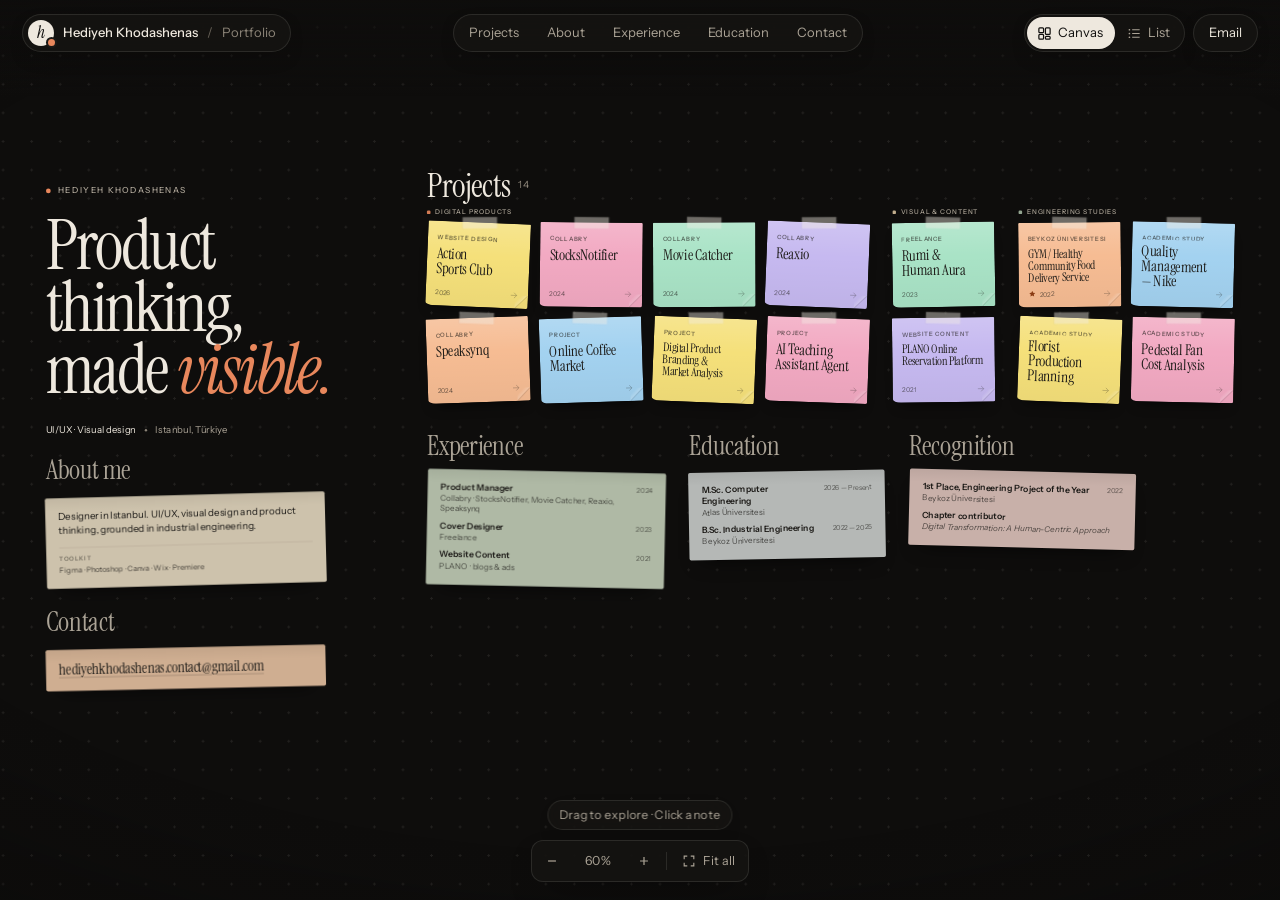
==== commit e9e8b1dd: "Sticky-note home canvas with per-project design canvases Co-authored-by: Hediyehkhodashenas <Hediyeh" ====
--- a/index.html
+++ b/index.html
@@ -33,6 +33,13 @@
       <span class="tb-sep" aria-hidden="true">/</span>
       <span class="tb-page">Portfolio</span>
     </a>
+    <nav class="tb-chips" id="tb-chips" aria-label="Sections">
+      <button type="button" class="chip" data-zone="projects">Projects</button>
+      <button type="button" class="chip" data-zone="about">About</button>
+      <button type="button" class="chip" data-zone="experience">Experience</button>
+      <button type="button" class="chip" data-zone="education">Education</button>
+      <button type="button" class="chip" data-zone="contact">Contact</button>
+    </nav>
     <div class="tb-right">
       <div class="seg" role="group" aria-label="View">
         <button type="button" class="seg-btn" data-view="canvas" aria-pressed="true">
@@ -50,7 +57,7 @@
 
   <main id="main">
     <!-- ============ CANVAS (default view) ============ -->
-    <section class="canvas" id="canvas" aria-label="Design canvas: drag to explore, open a frame to see the project">
+    <section class="canvas" id="canvas" aria-label="Design canvas: drag to explore, open a sticky note to see the project">
       <div class="cv-viewport" id="cv-viewport">
         <div class="cv-world" id="cv-world">
 
@@ -69,7 +76,7 @@
 
           <!-- Sticky notes: real, short content only -->
           <aside class="note note--sand" id="note-about" data-x="-440" data-y="190" data-r="-1.5" aria-labelledby="note-about-h">
-            <h2 class="note-h" id="note-about-h">About</h2>
+            <h2 class="note-h" id="note-about-h">About me</h2>
             <p class="note-lead">Designer in Istanbul. UI/UX, visual design and product thinking, grounded in industrial engineering.</p>
             <p class="note-small"><span>Toolkit</span> Figma · Photoshop · Canva · Wix · Premiere</p>
           </aside>
@@ -100,27 +107,16 @@
           </aside>
 
           <aside class="note note--clay" id="note-contact" data-r="-1.2" aria-labelledby="note-contact-h">
-            <h2 class="note-h" id="note-contact-h">Say hello</h2>
+            <h2 class="note-h" id="note-contact-h">Contact</h2>
             <a class="note-mail" href="mailto:hediyehkhodashenas.contact@gmail.com">hediyehkhodashenas<wbr>.contact<wbr>@gmail.com</a>
           </aside>
         </div>
       </div>
 
-      <p class="cv-hint" id="cv-hint" aria-hidden="true"><span class="cv-hint-fine">Drag to explore · Click a frame</span><span class="cv-hint-touch">Drag to explore · Tap a frame</span></p>
-
-      <!-- HUD: sections, zoom, fit -->
+      <p class="cv-hint" id="cv-hint" aria-hidden="true"><span class="cv-hint-fine">Drag to explore · Click a note</span><span class="cv-hint-touch">Drag to explore · Tap a note</span></p>
+
+      <!-- HUD: zoom, fit -->
       <div class="hud" id="hud" role="toolbar" aria-label="Canvas controls">
-        <div class="hud-jump">
-          <button type="button" class="hud-btn hud-sections" id="hud-sections" aria-expanded="false" aria-controls="hud-menu">
-            <svg viewBox="0 0 16 16" width="14" height="14" aria-hidden="true"><path d="M2.5 4.5h11M2.5 8h11M2.5 11.5h7" stroke="currentColor" stroke-width="1.3" fill="none"/></svg>
-            <span id="hud-where">Sections</span>
-          </button>
-          <div class="hud-menu" id="hud-menu" hidden>
-            <p class="hud-menu-h">Jump to</p>
-            <ul id="hud-menu-list"></ul>
-          </div>
-        </div>
-        <span class="hud-div" aria-hidden="true"></span>
         <button type="button" class="hud-btn hud-icon" data-zoom="-1" aria-label="Zoom out" title="Zoom out (−)">
           <svg viewBox="0 0 16 16" width="14" height="14" aria-hidden="true"><path d="M3.5 8h9" stroke="currentColor" stroke-width="1.4"/></svg>
         </button>
@@ -153,26 +149,46 @@
       </div>
     </section>
 
-    <!-- ============ PROJECT VIEW: opens over the canvas, scrolls on its own ============ -->
+    <!-- ============ PROJECT CANVAS: a second canvas per project, over the home canvas ============ -->
     <div class="project-view" id="project-view" role="dialog" aria-modal="true" aria-label="Project" hidden>
-      <div class="pv-bar">
+      <div class="pc-viewport" id="pc-viewport">
+        <div class="cv-world pc-world" id="pc-world"></div>
+      </div>
+      <div class="pc-top">
         <a class="pv-back" id="pv-back" href="./">
           <svg viewBox="0 0 16 16" width="16" height="16" aria-hidden="true"><path d="M13 8H3M7.5 3.5 3 8l4.5 4.5" fill="none" stroke="currentColor" stroke-width="1.4"/></svg>
-          <span id="pv-back-label">Canvas</span>
+          <span id="pv-back-label">Home</span>
         </a>
         <p class="pv-crumb" id="pv-crumb"></p>
+        <button type="button" class="pc-cs-btn" id="pc-cs-btn" hidden>Case study</button>
+      </div>
+      <div class="hud pc-hud" id="pc-hud" role="toolbar" aria-label="Project canvas controls">
+        <button type="button" class="hud-btn hud-icon" data-pzoom="-1" aria-label="Zoom out" title="Zoom out (−)">
+          <svg viewBox="0 0 16 16" width="14" height="14" aria-hidden="true"><path d="M3.5 8h9" stroke="currentColor" stroke-width="1.4"/></svg>
+        </button>
+        <button type="button" class="hud-btn hud-zoom" id="pc-zoom" aria-label="Reset zoom to 100%" title="Zoom to 100% (1)">100%</button>
+        <button type="button" class="hud-btn hud-icon" data-pzoom="1" aria-label="Zoom in" title="Zoom in (+)">
+          <svg viewBox="0 0 16 16" width="14" height="14" aria-hidden="true"><path d="M3.5 8h9M8 3.5v9" stroke="currentColor" stroke-width="1.4"/></svg>
+        </button>
+        <span class="hud-div" aria-hidden="true"></span>
+        <button type="button" class="hud-btn hud-fit" id="pc-fit" title="Fit all (0)">
+          <svg viewBox="0 0 16 16" width="14" height="14" aria-hidden="true"><path d="M2.5 6V2.5H6M10 2.5h3.5V6M13.5 10v3.5H10M6 13.5H2.5V10" fill="none" stroke="currentColor" stroke-width="1.3"/></svg>
+          <span>Fit all</span>
+        </button>
+      </div>
+    </div>
+
+    <!-- ============ CASE STUDY SHEET (projects with a caseStudy) ============ -->
+    <div class="cs-sheet" id="cs-sheet" role="dialog" aria-modal="true" aria-labelledby="cs-title" hidden>
+      <div class="pv-bar" id="cs-sheet-bar">
+        <button type="button" class="pv-back" id="cs-back">
+          <svg viewBox="0 0 16 16" width="16" height="16" aria-hidden="true"><path d="M13 8H3M7.5 3.5 3 8l4.5 4.5" fill="none" stroke="currentColor" stroke-width="1.4"/></svg>
+          <span>Project canvas</span>
+        </button>
+        <p class="pv-crumb" id="cs-crumb"></p>
         <span class="pv-hint" aria-hidden="true">Esc</span>
       </div>
       <div class="pv-inner">
-        <div class="showcase" id="showcase" aria-label="Project showcase">
-          <div class="sc-main">
-            <div class="stage" id="stage"></div>
-            <div class="stage-bar" id="stage-bar"></div>
-            <div class="strip" id="strip" role="group" aria-label="Frames"></div>
-          </div>
-          <aside class="sc-info" id="info" aria-live="polite"></aside>
-        </div>
-        <!-- Case study: filled only for projects that have one (see caseStudy in projects.js). -->
         <section class="case-study" id="case-study" aria-labelledby="cs-title" hidden></section>
       </div>
     </div>
@@ -182,10 +198,6 @@
         <p class="lv-kicker">Hediyeh Khodashenas</p>
         <h1 class="lv-title">Product thinking, made <em>visible.</em></h1>
         <p class="lv-meta">UI/UX · Visual design — Istanbul, Türkiye</p>
-        <figure class="nojs-figure">
-          <img src="assets/work/action-sports-club/hero.webp" alt="Action Sports Club homepage preview" width="1600" height="1103">
-          <figcaption>Action Sports Club — website design, 2026</figcaption>
-        </figure>
         <h2 class="lv-sec">Digital products</h2>
         <ul class="nojs-list">
           <li>Action Sports Club — Website design, 2026</li>
--- a/assets/css/canvas.css
+++ b/assets/css/canvas.css
@@ -478,3 +478,249 @@
 @media (prefers-reduced-motion: reduce) {
   .ab-frame, .ab-sel, .ab-label { transition: none !important; }
 }
+
+/* =================================================================
+   STICKIES — projects are colourful sticky notes on the home canvas;
+   each opens its own canvas with the Web and Mobile designs.
+   ================================================================= */
+:root {
+  --pn-yellow: #F5E07A; --pn-pink: #F2A9C2; --pn-mint: #A9E3C6;
+  --pn-lavender: #C6B9F0; --pn-peach: #F6BC93; --pn-sky: #A3D2F0;
+  --pn-ink: #1C1A17;
+}
+.pn--yellow { --pn: var(--pn-yellow); }
+.pn--pink { --pn: var(--pn-pink); }
+.pn--mint { --pn: var(--pn-mint); }
+.pn--lavender { --pn: var(--pn-lavender); }
+.pn--peach { --pn: var(--pn-peach); }
+.pn--sky { --pn: var(--pn-sky); }
+
+/* Section nav chips (always visible) */
+.tb-chips {
+  display: inline-flex; gap: 2px; padding: 3px; border-radius: 999px;
+  background: var(--panel);
+  -webkit-backdrop-filter: blur(14px) saturate(1.2); backdrop-filter: blur(14px) saturate(1.2);
+  box-shadow: inset 0 0 0 1px var(--line), 0 8px 24px -14px rgba(0, 0, 0, .7);
+}
+.chip {
+  height: 32px; padding: 0 13px; border-radius: 999px; white-space: nowrap;
+  font-size: .8125rem; color: var(--ink-2); transition: background-color .2s, color .2s;
+}
+.chip:hover { color: var(--ink); background: rgba(238, 232, 222, .07); }
+.chip[aria-current="true"] { color: var(--ink); background: rgba(238, 232, 222, .12); }
+.chip:focus-visible { outline-offset: -2px; }
+html:not(.js) .tb-chips { display: none; }
+
+/* Zone titles: big, serif, part of the world so they scale with it */
+.zone-h {
+  position: absolute; margin: 0; white-space: nowrap; pointer-events: none;
+  transform: translateY(calc(-100% - 20px));
+  font-family: var(--serif); font-weight: 400; font-size: 46px; line-height: 1; letter-spacing: -.02em;
+  color: var(--ink); transition: opacity .45s var(--ease);
+}
+#zone-projects { transform: translateY(calc(-100% - 34px)); font-size: 56px; }
+.zone-n { font-family: var(--sans); font-size: .3em; letter-spacing: .08em; color: var(--ink-3); vertical-align: .9em; margin-left: .2em; font-variant-numeric: tabular-nums; }
+.zone-h--info { color: var(--ink-2); }
+.cv-world:not(.is-narrow) #cv-boards .cv-sec { transform: translateY(calc(-100% - 12px)); font-size: 11px; gap: 8px; }
+.cv-world:not(.is-narrow) #cv-boards .cv-sec::before { width: 6px; height: 6px; }
+.cv-world.is-focusing .zone-h { opacity: .15; }
+.note.has-zl .note-h { position: absolute; width: 1px; height: 1px; overflow: hidden; clip: rect(0 0 0 0); white-space: nowrap; margin: 0; }
+.note { cursor: default; }
+.note-lead { font-size: 16.5px; }
+.note-list b { font-size: 14.5px; }
+.note-list span { font-size: 13.5px; }
+
+/* The project sticky note */
+.pn {
+  position: absolute; display: flex; flex-direction: column; box-sizing: border-box;
+  padding: 22px 16px 14px; text-decoration: none; color: var(--pn-ink);
+  background: var(--pn, var(--pn-yellow));
+  background-image: linear-gradient(180deg, rgba(255, 255, 255, .16), rgba(255, 255, 255, 0) 40%, rgba(0, 0, 0, .04));
+  border-radius: 2px 2px 3px 14px / 2px 2px 3px 6px;
+  transform: rotate(var(--r, 0deg));
+  box-shadow: 0 1px 1px rgba(0, 0, 0, .28), 0 14px 24px -14px rgba(0, 0, 0, .8);
+  transition: transform .35s var(--ease), box-shadow .35s var(--ease), opacity .45s var(--ease);
+  cursor: pointer; -webkit-tap-highlight-color: transparent;
+}
+.pn::after {   /* the lifted bottom corner */
+  content: ""; position: absolute; right: 0; bottom: 0; width: 22px; height: 22px; pointer-events: none;
+  background: linear-gradient(315deg, rgba(0, 0, 0, .0) 45%, rgba(0, 0, 0, .1) 50%, rgba(255, 255, 255, .18) 56%, transparent 75%);
+  border-radius: 0 0 3px 0;
+}
+.pn-tape {
+  position: absolute; left: 50%; top: -9px; width: 58px; height: 19px; margin-left: -29px;
+  background: rgba(240, 236, 226, .42); box-shadow: 0 1px 2px rgba(0, 0, 0, .12);
+  transform: rotate(calc(var(--r, 0deg) * -1.6 + 1deg));
+  -webkit-backdrop-filter: blur(1px); backdrop-filter: blur(1px);
+}
+.pn-tag {
+  font-size: 10px; font-weight: 600; letter-spacing: .12em; text-transform: uppercase; line-height: 1.25;
+  color: rgba(28, 26, 23, .58); display: -webkit-box; -webkit-line-clamp: 2; -webkit-box-orient: vertical; overflow: hidden;
+}
+.pn-title {
+  margin: 7px 0 0; font-family: var(--serif); font-weight: 400; font-size: 25px; line-height: 1; letter-spacing: -.01em;
+  text-wrap: balance; overflow-wrap: anywhere;
+}
+.pn-foot {
+  margin-top: auto; display: flex; align-items: center; gap: 6px;
+  font-size: 11px; font-variant-numeric: tabular-nums; color: rgba(28, 26, 23, .6);
+}
+.pn-award { display: inline-flex; color: #8A3B14; }
+.pn-go { margin-left: auto; display: inline-flex; opacity: .45; transition: opacity .25s, transform .35s var(--ease); }
+.pn:hover, .pn:focus-visible {
+  transform: translateY(-7px) rotate(0deg) scale(1.035); z-index: 3;
+  box-shadow: 0 2px 3px rgba(0, 0, 0, .22), 0 30px 44px -22px rgba(0, 0, 0, .9);
+}
+.pn:hover .pn-go, .pn:focus-visible .pn-go { opacity: 1; transform: translateX(2px); }
+.pn:focus-visible { outline: 2px solid var(--accent); outline-offset: 5px; }
+.cv-world.is-focusing .pn:not(.is-target), .cv-world.is-focusing .note { opacity: .25; }
+.pn.is-target { transform: rotate(0deg); z-index: 4; }
+.is-intro .pn { animation: fadein .9s var(--ease) .12s backwards; }
+
+/* Phones: a bigger-type overview so it reads whole on first load */
+.cv-world.is-narrow .cv-intro-name { font-size: 22px; margin-bottom: 22px; }
+.cv-world.is-narrow .cv-intro-title { font-size: 104px; }
+.cv-world.is-narrow .cv-intro-meta { font-size: 22px; margin-top: 26px; gap: 40px; }
+.cv-world.is-narrow .zone-h { font-size: 66px; transform: translateY(calc(-100% - 24px)); }
+.cv-world.is-narrow #zone-projects { font-size: 76px; transform: translateY(calc(-100% - 26px)); }
+.cv-world.is-narrow .pn { padding: 22px 14px 12px; }
+.cv-world.is-narrow .pn-tag { font-size: 13px; letter-spacing: .08em; }
+.cv-world.is-narrow .pn-title { font-size: 31px; margin-top: 6px; }
+.cv-world.is-narrow .pn-foot { font-size: 14px; }
+.cv-world.is-narrow .note { padding: 24px 24px 26px; }
+.cv-world.is-narrow .note-lead { font-size: 23px; line-height: 1.32; }
+.cv-world.is-narrow .note-small { font-size: 18px; }
+.cv-world.is-narrow .note-small span { font-size: 14px; }
+.cv-world.is-narrow .note-list { gap: 14px; }
+.cv-world.is-narrow .note-list li { grid-template-columns: 1fr; }
+.cv-world.is-narrow .note-list b { font-size: 21px; }
+.cv-world.is-narrow .note-list span { font-size: 18px; }
+.cv-world.is-narrow .note-list i { grid-column: 1; grid-row: auto; font-size: 16px; padding-top: 0; }
+.cv-world.is-narrow .note-mail { font-size: 26px; }
+
+/* ---------- Project canvas (second camera) ---------- */
+.project-view { overflow: hidden; background: var(--bg); }
+.project-view:not([hidden]) .pc-viewport { animation: pcIn .5s var(--ease) both; }
+@keyframes pcIn { from { opacity: 0; transform: scale(.985); } to { opacity: 1; transform: none; } }
+.pc-viewport { position: absolute; inset: 0; overflow: hidden; touch-action: none; cursor: grab;
+  -webkit-user-select: none; user-select: none; -webkit-tap-highlight-color: transparent;
+  background-color: var(--bg);
+  background-image: radial-gradient(circle at center, rgba(238, 232, 222, .085) 0 1px, transparent 1.3px);
+  background-size: 24px 24px;
+}
+.pc-viewport.is-grabbing, .pc-viewport.is-grabbing * { cursor: grabbing !important; }
+.pc-top {
+  position: absolute; inset: 0 0 auto 0; z-index: 3; display: flex; align-items: center; gap: 12px;
+  padding: calc(14px + env(safe-area-inset-top)) clamp(14px, 2vw, 22px) 26px;
+  background: linear-gradient(180deg, rgba(14, 13, 12, .85), rgba(14, 13, 12, 0));
+  pointer-events: none;
+}
+.pc-top > * { pointer-events: auto; }
+.pc-top .pv-back { background: var(--panel); -webkit-backdrop-filter: blur(14px); backdrop-filter: blur(14px); height: 38px; }
+.pc-top .pv-back:hover { background: var(--ink); }
+.pc-top .pv-crumb { pointer-events: none; }
+.pv-crumb-k { color: var(--ink-3); overflow: hidden; text-overflow: ellipsis; }
+.pc-cs-btn {
+  flex: none; height: 38px; padding: 0 16px; border-radius: 999px; font-size: .8125rem;
+  background: var(--accent); color: var(--accent-ink); transition: filter .2s;
+}
+.pc-cs-btn:hover { filter: brightness(1.08); }
+.pc-hud { z-index: 3; }
+.pc-world .ab { cursor: zoom-in; }
+.pc-world .cv-sec { transform: translateY(calc(-100% - 22px * var(--iz))); }
+
+.pc-note {
+  position: absolute; box-sizing: border-box; padding: 34px 30px 30px; color: var(--pn-ink);
+  background: var(--pn, var(--pn-yellow));
+  background-image: linear-gradient(180deg, rgba(255, 255, 255, .16), rgba(255, 255, 255, 0) 40%);
+  border-radius: 2px 2px 3px 18px / 2px 2px 3px 8px;
+  box-shadow: 0 1px 1px rgba(0, 0, 0, .28), 0 26px 40px -24px rgba(0, 0, 0, .85);
+  transform: rotate(-.6deg);
+}
+.pc-note .pn-tape { width: 76px; margin-left: -38px; top: -11px; height: 22px; }
+.pc-note-k { margin: 0; font-size: 11px; font-weight: 600; letter-spacing: .14em; text-transform: uppercase; color: rgba(28, 26, 23, .58); }
+.pc-note-t { margin: 10px 0 0; font-family: var(--serif); font-weight: 400; font-size: 44px; line-height: .98; letter-spacing: -.02em; text-wrap: balance; }
+.pc-note-s { margin: 16px 0 0; font-size: 15px; line-height: 1.45; }
+.pc-note-f { margin: 18px 0 0; display: grid; gap: 8px; padding-top: 14px; border-top: 1px solid rgba(28, 26, 23, .14); }
+.pc-note-f div { display: grid; grid-template-columns: 54px 1fr; gap: 10px; font-size: 13.5px; line-height: 1.35; }
+.pc-note-f dt { font-size: 10px; font-weight: 600; letter-spacing: .14em; text-transform: uppercase; color: rgba(28, 26, 23, .5); padding-top: 2px; }
+.pc-note-f dd { margin: 0; }
+.pc-note-tags { list-style: none; margin: 16px 0 0; padding: 0; display: flex; flex-wrap: wrap; gap: 6px; }
+.pc-note-tags li { font-size: 12px; padding: 4px 9px; border-radius: 999px; background: rgba(28, 26, 23, .08); }
+.pc-note-award { margin: 14px 0 0; display: flex; gap: 7px; align-items: flex-start; font-size: 13px; line-height: 1.35; color: #7A3412; }
+.pc-note-award svg { flex: none; margin-top: 2px; }
+.pc-note-n { margin: 14px 0 0; font-size: 12.5px; line-height: 1.4; color: rgba(28, 26, 23, .7); }
+
+.pc-case {
+  position: absolute; box-sizing: border-box; padding: 24px 26px 26px; border-radius: 10px;
+  background: var(--panel-solid); box-shadow: inset 0 0 0 1px var(--line-2), 0 26px 44px -28px rgba(0, 0, 0, .9);
+}
+.pc-case-k { margin: 0; display: flex; align-items: center; gap: 8px; font-size: 11px; font-weight: 500; letter-spacing: .14em; text-transform: uppercase; color: var(--accent); }
+.pc-case-k::before { content: ""; width: 6px; height: 6px; border-radius: 50%; background: var(--accent); }
+.pc-case-t { margin: 12px 0 0; font-family: var(--serif); font-size: 28px; line-height: 1.05; letter-spacing: -.01em; color: var(--ink); }
+.pc-case-l { margin: 12px 0 0; font-size: 14px; line-height: 1.5; color: var(--ink-2); }
+.pc-case-d { margin: 12px 0 0; font-size: 12px; line-height: 1.45; color: var(--ink-3); }
+.pc-case-btn {
+  margin-top: 18px; display: inline-flex; align-items: center; gap: 8px; height: 38px; padding: 0 16px; border-radius: 999px;
+  font-size: 13px; background: var(--ink); color: var(--bg); transition: background-color .2s, color .2s;
+}
+.pc-case-btn:hover { background: var(--accent); color: var(--accent-ink); }
+
+.pc-empty { position: absolute; box-sizing: border-box; }
+.pc-empty .cv-sec { left: 0; top: 0; }
+.pc-empty-in {
+  position: absolute; inset: 0; display: grid; place-content: center; justify-items: center; gap: 14px;
+  border-radius: 14px; border: 1.5px dashed rgba(238, 232, 222, .2); color: var(--ink-3);
+  background: rgba(238, 232, 222, .015);
+}
+.pc-empty-ico { width: 54px; height: 54px; border-radius: 50%; display: grid; place-items: center; box-shadow: inset 0 0 0 1px var(--line-2); color: var(--ink-2); }
+.pc-empty-t { margin: 0; font-family: var(--serif); font-size: 34px; letter-spacing: -.01em; color: var(--ink-2); }
+
+/* Case-study sheet: scrolls on its own above the project canvas */
+.cs-sheet {
+  position: fixed; inset: 0; z-index: 45; overflow-y: auto; overflow-x: hidden;
+  overscroll-behavior: contain; -webkit-overflow-scrolling: touch;
+  scroll-padding-top: calc(var(--head-h) + 16px); background: var(--bg);
+}
+.cs-sheet:not([hidden]) { animation: pvIn .3s var(--ease) both; }
+.cs-sheet:not([hidden]) .pv-inner { animation: pvRise .45s var(--ease) both; }
+.cs-sheet.is-leaving { animation: pvOut .22s ease both; pointer-events: none; }
+
+/* List view: sticky-note thumbnails, no website images */
+.lv-thumb.lv-sticky {
+  display: flex; align-items: flex-end; padding: 1rem 1.1rem; box-sizing: border-box;
+  background: var(--pn); color: var(--pn-ink); border-radius: 3px 3px 4px 16px / 3px 3px 4px 8px;
+  box-shadow: 0 1px 1px rgba(0, 0, 0, .25), 0 16px 28px -18px rgba(0, 0, 0, .8);
+  transform: rotate(var(--r, 0deg)); overflow: visible;
+}
+.lv-thumb.lv-sticky span { font-family: var(--serif); font-size: 1.7rem; line-height: 1; letter-spacing: -.01em; }
+.lv-item:hover .lv-thumb.lv-sticky, .lv-item:focus-visible .lv-thumb.lv-sticky { transform: translateY(-3px) rotate(0deg); box-shadow: 0 2px 3px rgba(0, 0, 0, .22), 0 26px 40px -22px rgba(0, 0, 0, .9); }
+.lv-anchor { display: block; }
+.lv-note { scroll-margin-top: 130px; }
+
+/* Chips on small screens: a second row under the bar */
+@media (max-width: 960px) {
+  .topbar { flex-wrap: wrap; row-gap: 8px; }
+  .tb-chips { order: 3; width: 100%; justify-content: space-between; box-sizing: border-box; overflow-x: auto; scrollbar-width: none; }
+  .tb-chips::-webkit-scrollbar { display: none; }
+  .chip { flex: 1 0 auto; padding: 0 10px; }
+}
+@media (max-width: 720px) {
+  .chip { height: 34px; font-size: .8rem; padding: 0 8px; }
+  .lv-thumb.lv-sticky { padding: .5rem .6rem; align-items: center; justify-content: center; text-align: center; }
+  .lv-thumb.lv-sticky span { font-size: .95rem; }
+  .pc-top { padding-bottom: 18px; gap: 8px; }
+  .pc-top .pv-crumb { display: none; }
+  .pc-top .pv-back { margin-right: auto; }
+}
+@media (prefers-reduced-motion: reduce) {
+  .pn, .pn-go, .lv-thumb.lv-sticky { transition: none !important; }
+  .pn:hover, .pn:focus-visible { transform: rotate(0deg); }
+  .project-view:not([hidden]) .pc-viewport, .cs-sheet:not([hidden]), .cs-sheet:not([hidden]) .pv-inner { animation: none; }
+}
+.pn--long .pn-title { font-size: 20px; line-height: 1.02; }
+.cv-world.is-narrow .pn--long .pn-title { font-size: 24px; }
+.pc-world .pc-sec { transform: translateY(calc(-100% - 46px * var(--iz))); }
+.lv-thumb.lv-sticky { aspect-ratio: 5 / 2; }
+.lv-thumb.lv-sticky span { font-size: 1.45rem; }
+.lv-note .note-mail { color: var(--ink); font-size: 1rem; word-break: break-word; }
